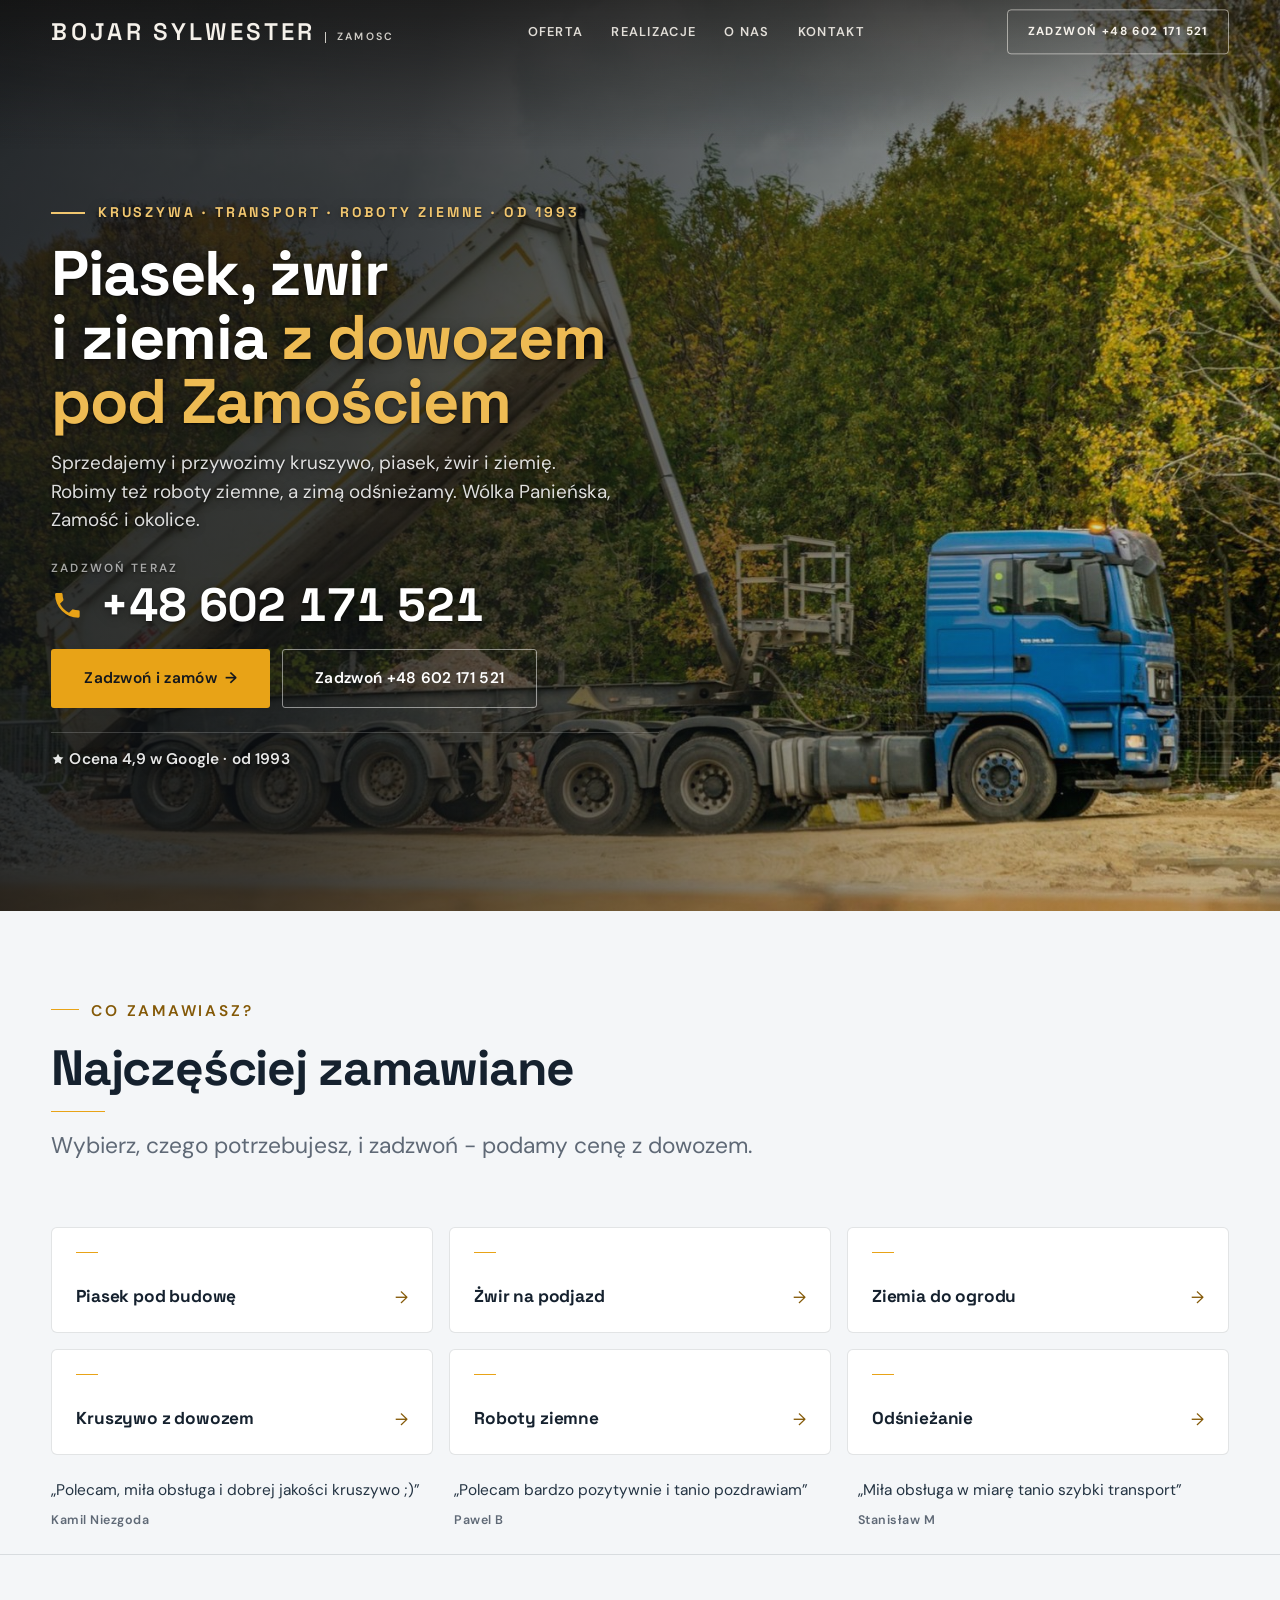
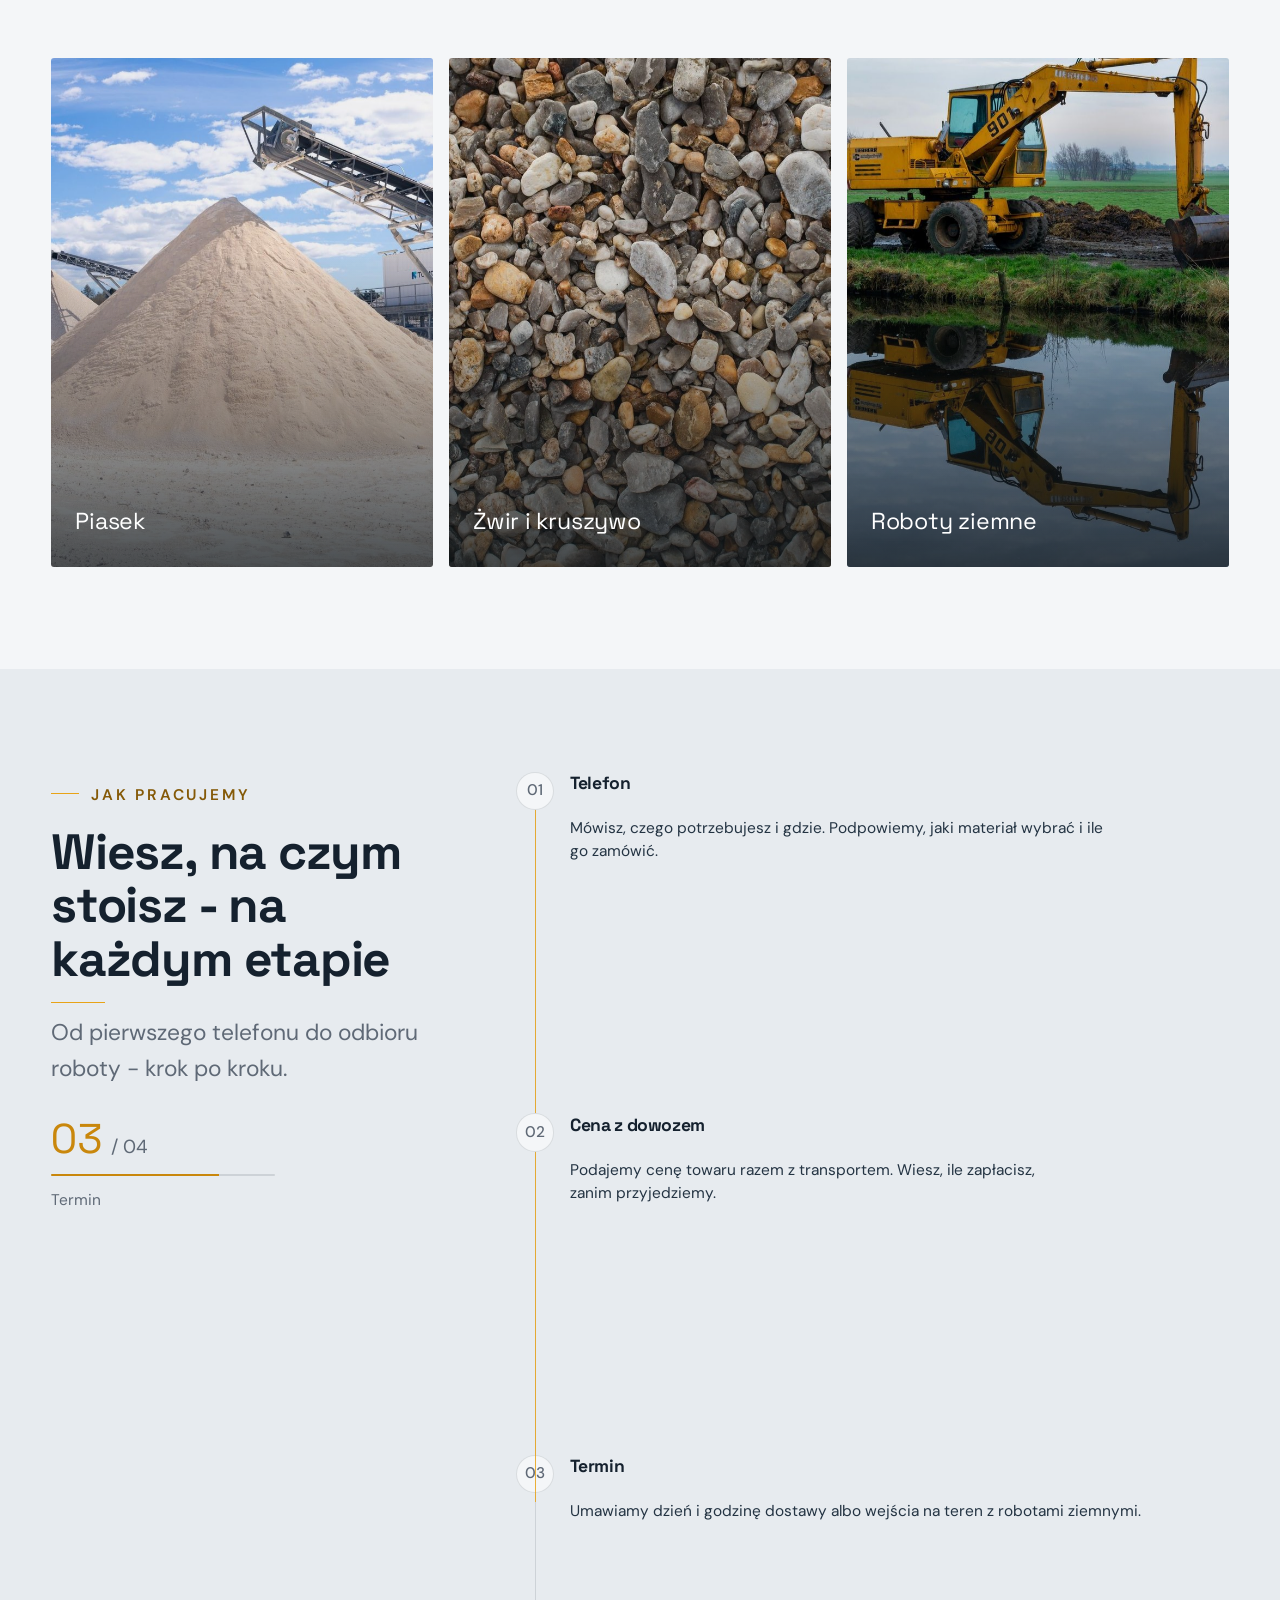
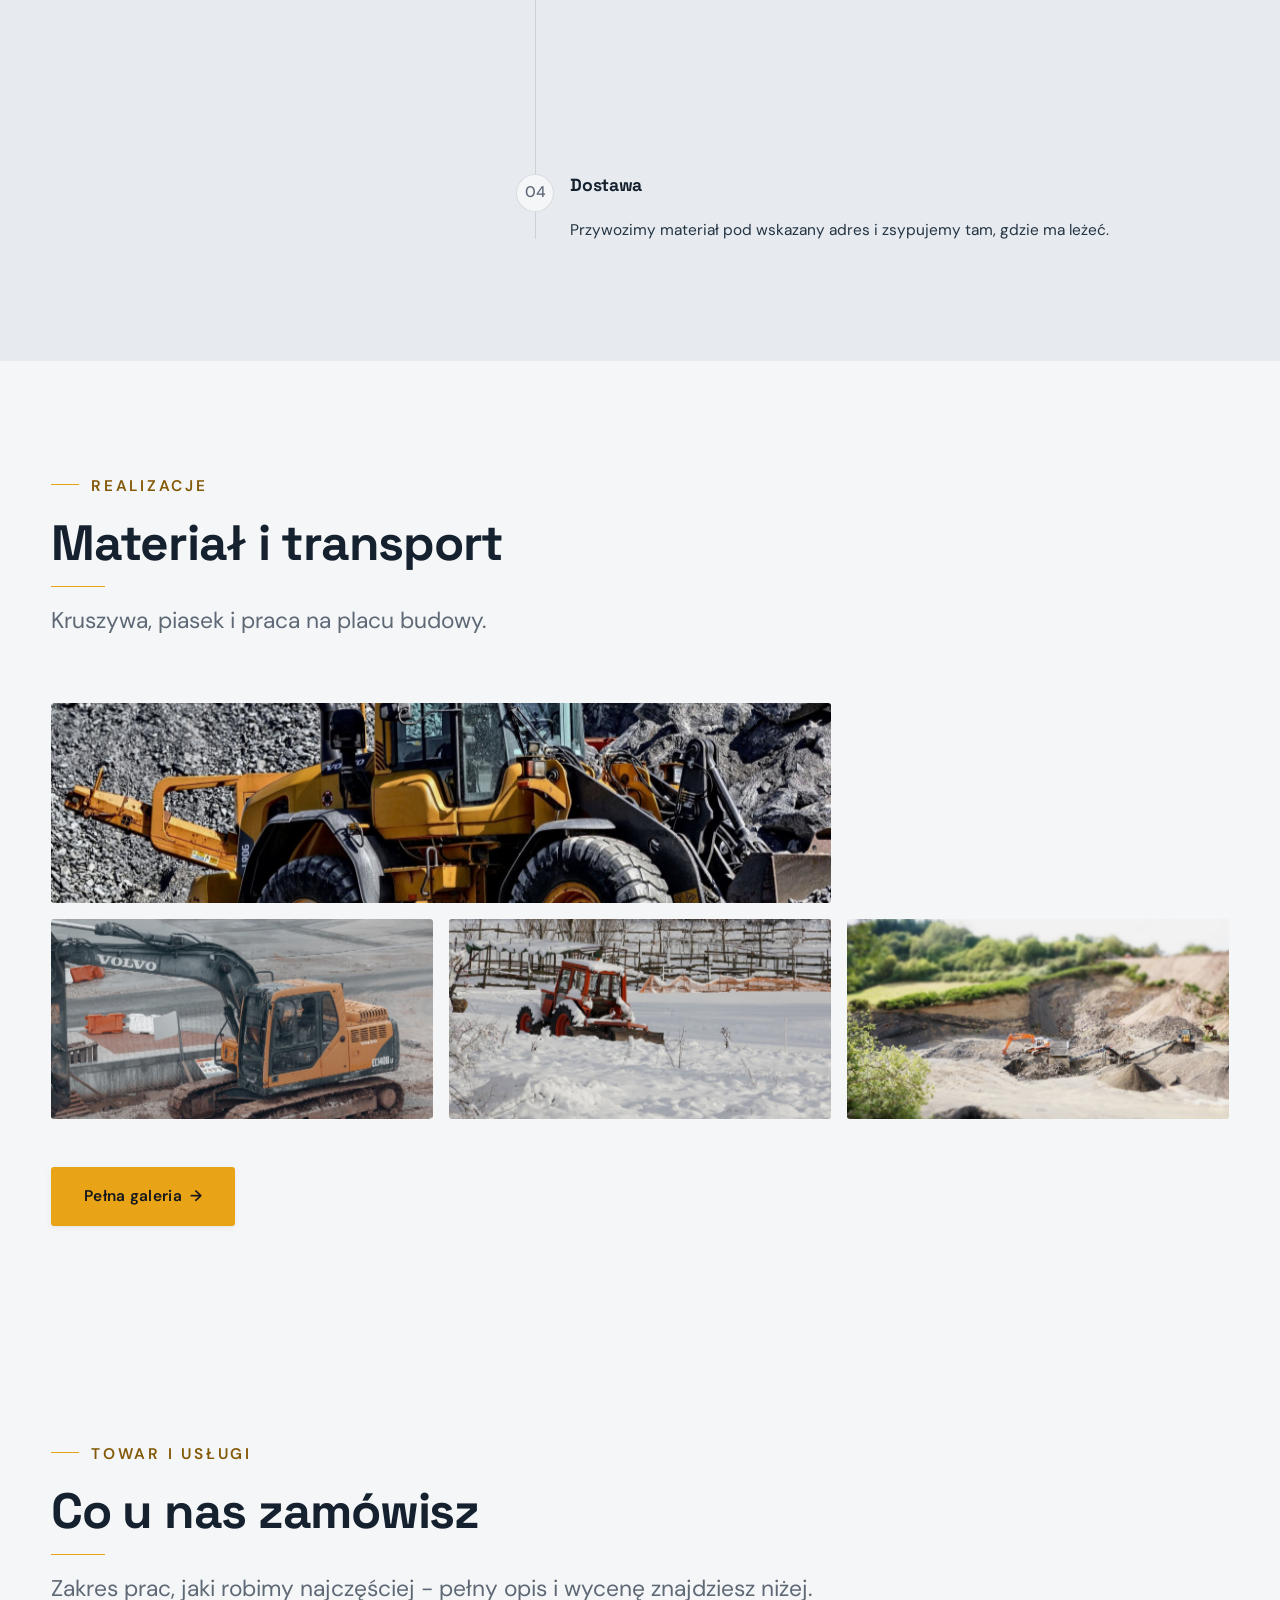
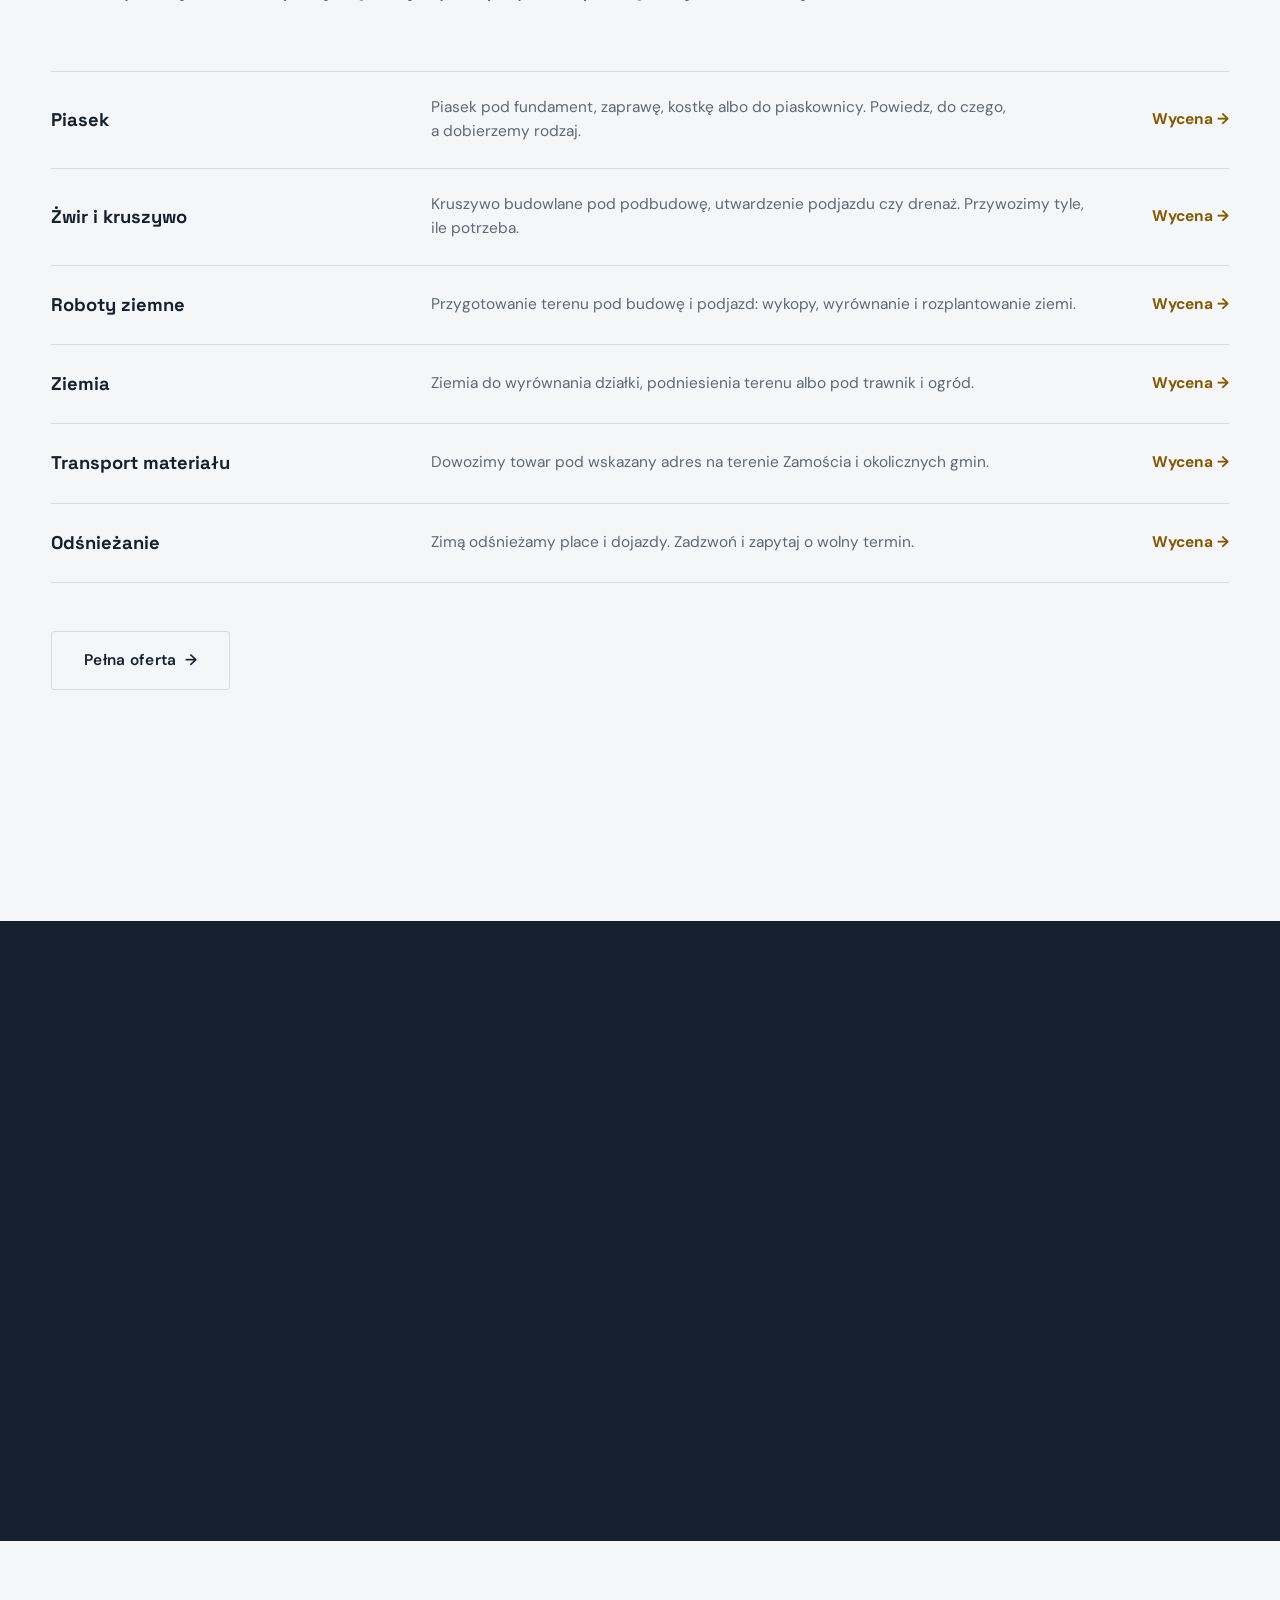
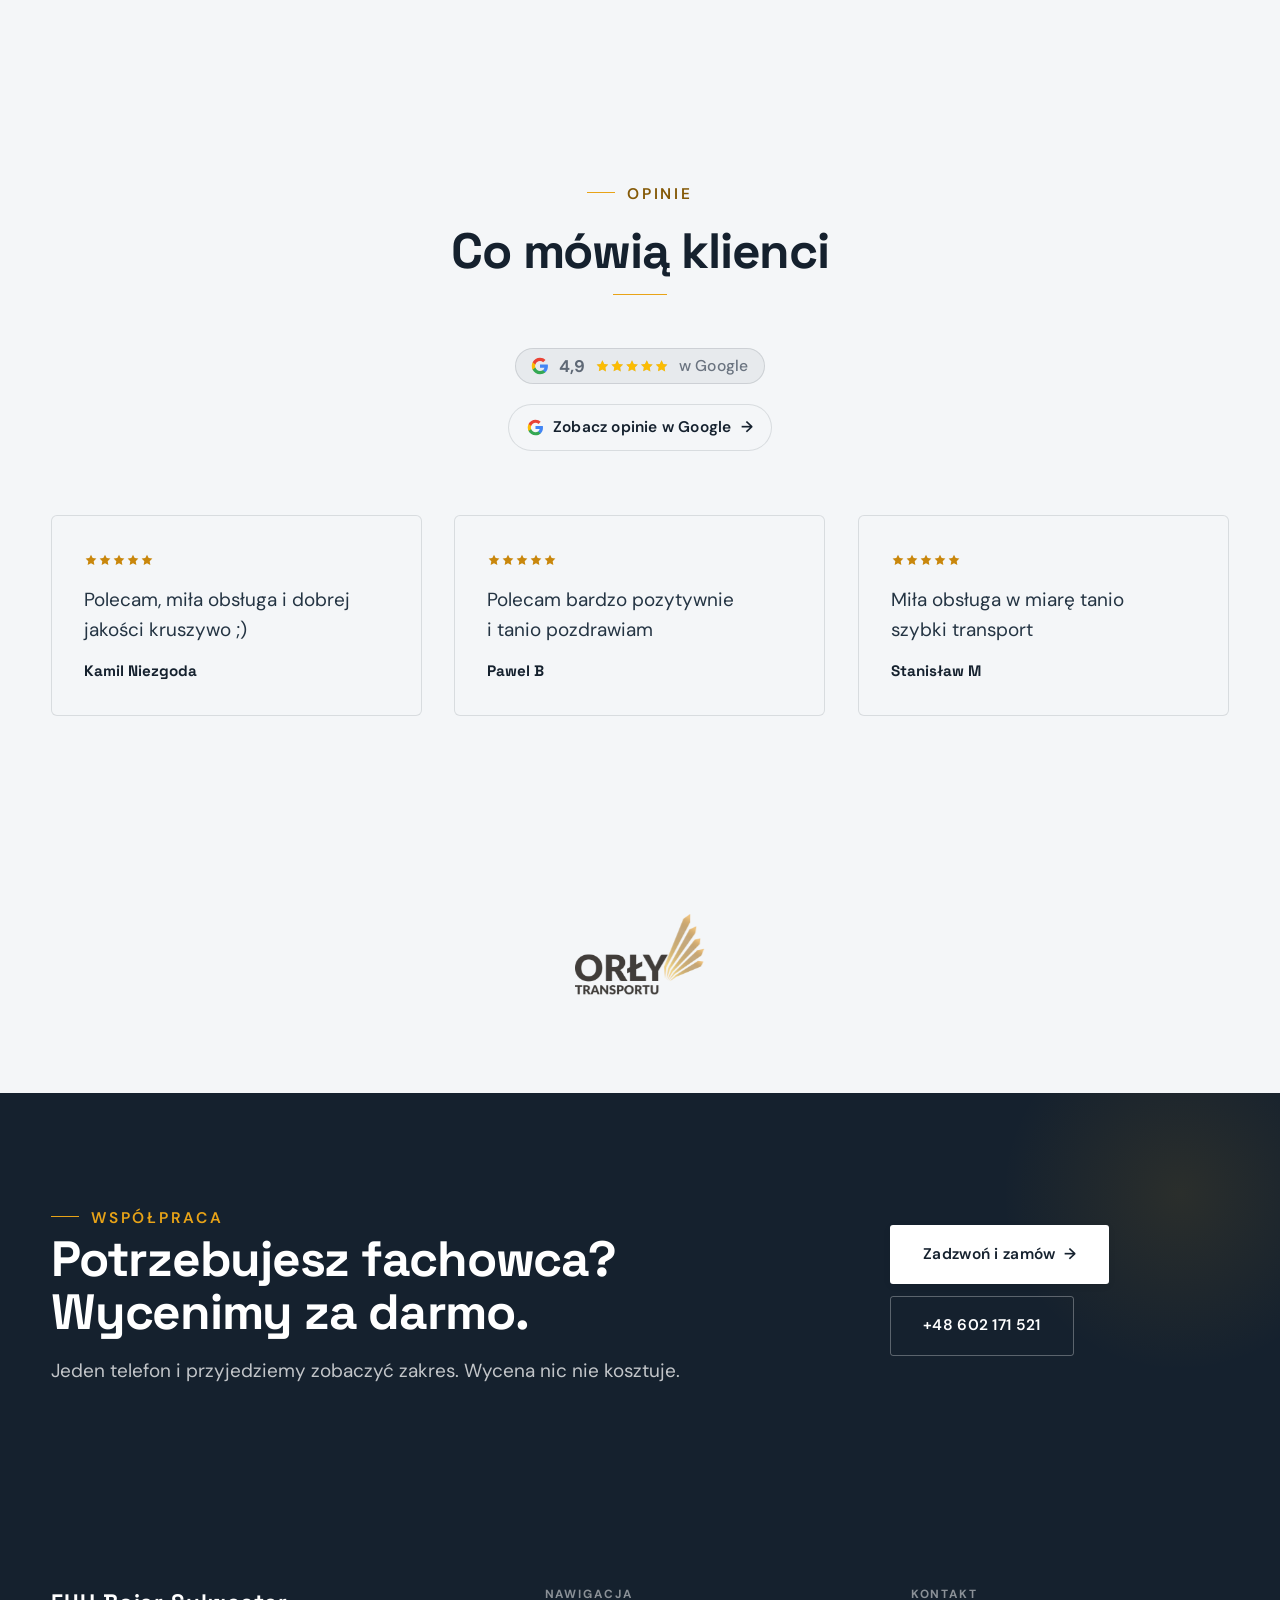
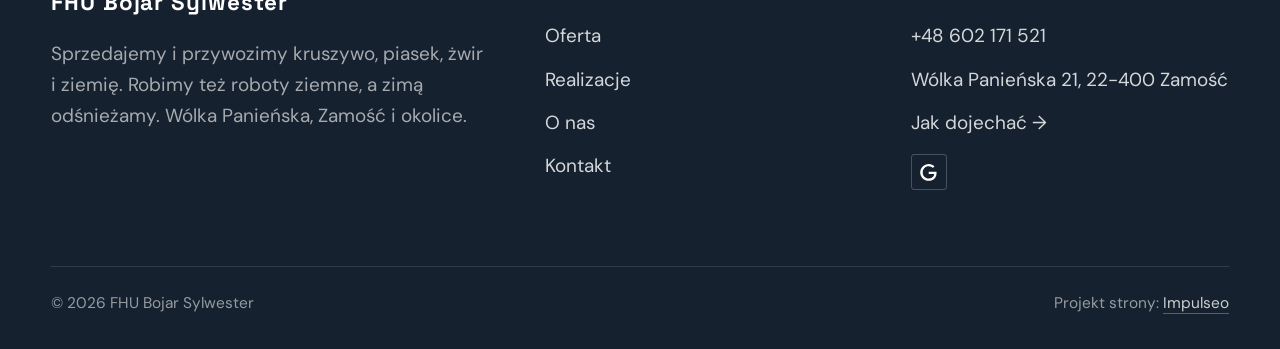
==== index.html @ 541d52b2 "Strona demo: fhu-bojar-sylwester" ====
<!DOCTYPE html>
<html lang="pl">
<head>
<meta charset="UTF-8">
<meta name="viewport" content="width=device-width, initial-scale=1.0">
<title>Bojar Sylwester - kruszywa, transport, roboty ziemne · Zamość</title>
<meta name="description" content="Bojar Sylwester - Wólka Panieńska koło Zamościa. Piasek, żwir, ziemia i kruszywo z dowozem, roboty ziemne i odśnieżanie. Działamy od 1993 roku. Zadzwoń: wycena z transportem.">
<link rel="canonical" href="https://kris20032.github.io/fhu-bojar-sylwester/">
<meta name="robots" content="noindex, nofollow">
<meta property="og:type" content="website">
<meta property="og:locale" content="pl_PL">
<meta property="og:site_name" content="Bojar Sylwester">
<meta property="og:title" content="Bojar Sylwester - kruszywa, transport, roboty ziemne · Zamość">
<meta property="og:description" content="Bojar Sylwester - Wólka Panieńska koło Zamościa. Piasek, żwir, ziemia i kruszywo z dowozem, roboty ziemne i odśnieżanie. Działamy od 1993 roku. Zadzwoń: wycena z transportem.">
<meta property="og:url" content="https://kris20032.github.io/fhu-bojar-sylwester/">
<meta property="og:image" content="https://kris20032.github.io/fhu-bojar-sylwester/img/og.jpg">
<meta property="og:image:width" content="1200">
<meta property="og:image:height" content="630">
<meta name="twitter:card" content="summary_large_image">
<script type="application/ld+json">{"@context": "https://schema.org", "@type": "LocalBusiness", "name": "Bojar Sylwester", "url": "https://kris20032.github.io/fhu-bojar-sylwester/", "telephone": "+48602171521", "image": "https://kris20032.github.io/fhu-bojar-sylwester/img/og.jpg", "areaServed": "Zamość", "sameAs": ["https://www.google.com/maps?cid=18336934917483592601"]}</script>
<link rel="preconnect" href="https://fonts.googleapis.com">
<link rel="preconnect" href="https://fonts.gstatic.com" crossorigin>
<link href="https://fonts.googleapis.com/css2?family=Space+Grotesk:wght@500;600;700&family=DM+Sans:opsz,wght@9..40,400;9..40,500;9..40,600&display=swap" rel="stylesheet">
<link rel="stylesheet" href="assets/styles.css?v=aef503f2">
</head>
<body>

<header class="nav">
  <div class="wrap nav-inner">
    <a class="brand" href="index.html"><span class="name">Bojar Sylwester</span><span class="sub">Zamość</span></a>
    <nav class="nav-links">
      <a href="oferta.html">Oferta</a>
      <a href="realizacje.html">Realizacje</a>
      <a href="o-nas.html">O nas</a>
      <a href="kontakt.html">Kontakt</a>
      <a href="tel:+48602171521" class="btn btn-accent">Zadzwoń +48 602 171 521</a>
    </nav>
    <button class="nav-toggle" aria-label="Menu"><span></span><span></span><span></span></button>
  </div>
</header>

<main>
<section class="hero-fach">
  <img class="hf-photo" src="img/hero.jpg" fetchpriority="high" data-rotate="img/g11.jpg|img/g10.jpg" alt="Bojar Sylwester" width="1880" height="1253">
  <div class="hf-panel">
    <div class="hf-inner">
      <span class="hf-kicker">Kruszywa · transport · roboty ziemne · od 1993</span>
      <h1 class="hf-title">Piasek, żwir i ziemia <em>z dowozem pod Zamościem</em></h1>
      <p class="hf-lead">Sprzedajemy i przywozimy kruszywo, piasek, żwir i ziemię. Robimy też roboty ziemne, a zimą odśnieżamy. Wólka Panieńska, Zamość i okolice.</p>
      <a class="hf-phone" href="tel:+48602171521"><span class="hf-phone-lab">Zadzwoń teraz</span><span class="hf-phone-num"><svg class="ico-tel" width="16" height="16" viewBox="0 0 24 24" fill="none" aria-hidden="true"><path d="M6.6 10.8a15.5 15.5 0 0 0 6.6 6.6l2.2-2.2a1 1 0 0 1 1-.24 11.4 11.4 0 0 0 3.6.58 1 1 0 0 1 1 1V20a1 1 0 0 1-1 1A17 17 0 0 1 3 4a1 1 0 0 1 1-1h3.5a1 1 0 0 1 1 1c0 1.25.2 2.46.58 3.6a1 1 0 0 1-.25 1l-2.23 2.2Z" fill="currentColor"/></svg> +48 602 171 521</span></a>
      <div class="hf-actions">
        <a href="kontakt.html" class="btn btn-accent">Zadzwoń i zamów <span class="arr">→</span></a>
        <a href="tel:+48602171521" class="btn btn-ghost hf-ghost">Zadzwoń +48 602 171 521</a>
      </div>
      <div class="hf-trust"><svg class="ico-star" width="14" height="14" viewBox="0 0 24 24" style="vertical-align:-2px" aria-hidden="true"><path d="M12 2.8l2.85 5.8 6.4.93-4.63 4.5 1.1 6.37L12 17.4l-5.72 3 1.1-6.37-4.63-4.5 6.4-.93L12 2.8Z" fill="currentColor"/></svg> Ocena 4,9 w Google · od 1993</div>
    </div>
  </div>
</section>
<section class="objawy">
  <div class="wrap">
    <div class="head reveal">
      <span class="eyebrow">Co zamawiasz?</span>
      <h2>Najczęściej zamawiane</h2>
      <p>Wybierz, czego potrzebujesz, i zadzwoń - podamy cenę z dowozem.</p>
    </div>
    <div class="obj-grid">
      <a class="obj-tile reveal" href="kontakt.html"><span class="ot-row"><span class="ot-name">Piasek pod budowę</span><span class="ot-arr" aria-hidden="true">→</span></span></a>
      <a class="obj-tile reveal" href="kontakt.html"><span class="ot-row"><span class="ot-name">Żwir na podjazd</span><span class="ot-arr" aria-hidden="true">→</span></span></a>
      <a class="obj-tile reveal" href="kontakt.html"><span class="ot-row"><span class="ot-name">Ziemia do ogrodu</span><span class="ot-arr" aria-hidden="true">→</span></span></a>
      <a class="obj-tile reveal" href="kontakt.html"><span class="ot-row"><span class="ot-name">Kruszywo z dowozem</span><span class="ot-arr" aria-hidden="true">→</span></span></a>
      <a class="obj-tile reveal" href="kontakt.html"><span class="ot-row"><span class="ot-name">Roboty ziemne</span><span class="ot-arr" aria-hidden="true">→</span></span></a>
      <a class="obj-tile reveal" href="kontakt.html"><span class="ot-row"><span class="ot-name">Odśnieżanie</span><span class="ot-arr" aria-hidden="true">→</span></span></a>
    </div>
  </div>
</section>
<section class="opinie-mini" aria-label="Opinie klientów">
  <div class="wrap">
    <div class="om-row">
      <div class="om-item reveal"><blockquote>„Polecam, miła obsługa i dobrej jakości kruszywo ;)”</blockquote><span class="om-autor">Kamil Niezgoda</span></div>
      <div class="om-item reveal"><blockquote>„Polecam bardzo pozytywnie i tanio pozdrawiam”</blockquote><span class="om-autor">Pawel B</span></div>
      <div class="om-item reveal"><blockquote>„Miła obsługa w miarę tanio szybki transport”</blockquote><span class="om-autor">Stanisław M</span></div>
    </div>
  </div>
</section>
<section class="gateways-band">
  <div class="wrap">
    <div class="gateways">
      <a href="oferta.html" class="gateway reveal"><img src="img/g1.jpg" alt="Piasek" loading="lazy" width="1600" height="1066" decoding="async"><span class="g-ttl">Piasek</span></a>
      <a href="oferta.html" class="gateway reveal"><img src="img/g2.jpg" alt="Żwir i kruszywo" loading="lazy" width="1600" height="1066" decoding="async"><span class="g-ttl">Żwir i kruszywo</span></a>
      <a href="oferta.html" class="gateway reveal"><img src="img/g3.jpg" alt="Roboty ziemne" loading="lazy" width="1600" height="1066" decoding="async"><span class="g-ttl">Roboty ziemne</span></a>
    </div>
  </div>
</section>
<section class="proces proces-os fachowcy">
  <div class="wrap proc-grid">
    <div class="proc-side">
      <div class="head reveal">
        <span class="eyebrow">Jak pracujemy</span>
        <h2>Wiesz, na czym stoisz - na każdym etapie</h2>
        <p>Od pierwszego telefonu do odbioru roboty - krok po kroku.</p>
      </div>
      <div class="proc-count" aria-hidden="true"><span class="pc-cur">01</span><span class="pc-all">/ 04</span></div>
      <div class="proc-bar" aria-hidden="true"><i></i></div>
      <p class="proc-now" aria-hidden="true">Telefon</p>
    </div>
    <ol class="proces-line">
      <li class="reveal"><span class="pno">01</span><h3>Telefon</h3><p>Mówisz, czego potrzebujesz i gdzie. Podpowiemy, jaki materiał wybrać i ile go zamówić.</p></li>
      <li class="reveal"><span class="pno">02</span><h3>Cena z dowozem</h3><p>Podajemy cenę towaru razem z transportem. Wiesz, ile zapłacisz, zanim przyjedziemy.</p></li>
      <li class="reveal"><span class="pno">03</span><h3>Termin</h3><p>Umawiamy dzień i godzinę dostawy albo wejścia na teren z robotami ziemnymi.</p></li>
      <li class="reveal"><span class="pno">04</span><h3>Dostawa</h3><p>Przywozimy materiał pod wskazany adres i zsypujemy tam, gdzie ma leżeć.</p></li>
    </ol>
  </div>
</section>
<section>
  <div class="wrap">
    <div class="head reveal">
      <span class="eyebrow">Realizacje</span>
      <h2>Materiał i transport</h2>
      <p>Kruszywa, piasek i praca na placu budowy.</p>
    </div>
    <div class="gallery">
      <div class="tile t-two3 reveal"><img src="img/g4.jpg" alt="Bojar Sylwester" loading="lazy" width="1600" height="1066" decoding="async"></div>
      <div class="tile t-third reveal"><img src="img/g5.jpg" alt="Bojar Sylwester" loading="lazy" width="1600" height="1066" decoding="async"></div>
      <div class="tile t-third reveal"><img src="img/g6.jpg" alt="Bojar Sylwester" loading="lazy" width="1600" height="1066" decoding="async"></div>
      <div class="tile t-third reveal"><img src="img/g7.jpg" alt="Bojar Sylwester" loading="lazy" width="1600" height="1067" decoding="async"></div>
      <div class="tile t-third reveal"><img src="img/g8.jpg" alt="Bojar Sylwester" loading="lazy" width="1600" height="1066" decoding="async"></div>
    </div>
    <div style="margin-top:var(--space-7)" class="reveal"><a href="realizacje.html" class="btn btn-accent">Pełna galeria <span class="arr">→</span></a></div>
  </div>
</section>
<section class="fach-uslugi">
  <div class="wrap">
    <div class="head reveal">
      <span class="eyebrow">Towar i usługi</span>
      <h2>Co u nas zamówisz</h2>
      <p>Zakres prac, jaki robimy najczęściej - pełny opis i wycenę znajdziesz niżej.</p>
    </div>
    <ul class="fu-list">
      <li class="fu-row reveal"><div class="fu-name">Piasek</div><div class="fu-desc">Piasek pod fundament, zaprawę, kostkę albo do piaskownicy. Powiedz, do czego, a dobierzemy rodzaj.</div><a class="fu-cta" href="kontakt.html">Wycena <span class="arr">→</span></a></li>
      <li class="fu-row reveal"><div class="fu-name">Żwir i kruszywo</div><div class="fu-desc">Kruszywo budowlane pod podbudowę, utwardzenie podjazdu czy drenaż. Przywozimy tyle, ile potrzeba.</div><a class="fu-cta" href="kontakt.html">Wycena <span class="arr">→</span></a></li>
      <li class="fu-row reveal"><div class="fu-name">Roboty ziemne</div><div class="fu-desc">Przygotowanie terenu pod budowę i podjazd: wykopy, wyrównanie i rozplantowanie ziemi.</div><a class="fu-cta" href="kontakt.html">Wycena <span class="arr">→</span></a></li>
      <li class="fu-row reveal"><div class="fu-name">Ziemia</div><div class="fu-desc">Ziemia do wyrównania działki, podniesienia terenu albo pod trawnik i ogród.</div><a class="fu-cta" href="kontakt.html">Wycena <span class="arr">→</span></a></li>
      <li class="fu-row reveal"><div class="fu-name">Transport materiału</div><div class="fu-desc">Dowozimy towar pod wskazany adres na terenie Zamościa i okolicznych gmin.</div><a class="fu-cta" href="kontakt.html">Wycena <span class="arr">→</span></a></li>
      <li class="fu-row reveal"><div class="fu-name">Odśnieżanie</div><div class="fu-desc">Zimą odśnieżamy place i dojazdy. Zadzwoń i zapytaj o wolny termin.</div><a class="fu-cta" href="kontakt.html">Wycena <span class="arr">→</span></a></li>
    </ul>
    <div style="margin-top:var(--space-7)" class="reveal"><a href="oferta.html" class="btn btn-ghost">Pełna oferta <span class="arr">→</span></a></div>
  </div>
</section>
<section class="stopklatka" aria-hidden="true">
  <div class="stk-bg" style="background-image:url(img/g9.jpg)"></div>
</section>
<section class="opinie">
  <div class="wrap">
    <div class="head center reveal">
      <span class="eyebrow">Opinie</span>
      <h2>Co mówią klienci</h2>
    </div>
    <p class="op-meta reveal"><span class="g-badge"><svg class="gb-ico" viewBox="0 0 24 24" width="18" height="18" aria-hidden="true"><path fill="#4285F4" d="M22.56 12.25c0-.78-.07-1.53-.2-2.25H12v4.26h5.92c-.26 1.37-1.04 2.53-2.21 3.31v2.77h3.57c2.08-1.92 3.28-4.74 3.28-8.09z"/><path fill="#34A853" d="M12 23c2.97 0 5.46-.98 7.28-2.66l-3.57-2.77c-.98.66-2.23 1.06-3.71 1.06-2.86 0-5.29-1.93-6.16-4.53H2.18v2.84C3.99 20.53 7.7 23 12 23z"/><path fill="#FBBC05" d="M5.84 14.09c-.22-.66-.35-1.36-.35-2.09s.13-1.43.35-2.09V7.07H2.18C1.43 8.55 1 10.22 1 12s.43 3.45 1.18 4.93l2.85-2.22.81-.62z"/><path fill="#EA4335" d="M12 5.38c1.62 0 3.06.56 4.21 1.64l3.15-3.15C17.45 2.09 14.97 1 12 1 7.7 1 3.99 3.47 2.18 7.07l3.66 2.84c.87-2.6 3.3-4.53 6.16-4.53z"/></svg><b class="gb-ocena">4,9</b><svg class="gb-stars" viewBox="0 0 90 18" width="74" height="14.8" aria-hidden="true"><g fill="currentColor" opacity=".26"><path transform="translate(0,0)" d="M9 1.6l2.2 4.46 4.92.72-3.56 3.47.84 4.9L9 12.74l-4.4 2.31.84-4.9L1.88 6.68l4.92-.72L9 1.6Z"/><path transform="translate(18,0)" d="M9 1.6l2.2 4.46 4.92.72-3.56 3.47.84 4.9L9 12.74l-4.4 2.31.84-4.9L1.88 6.68l4.92-.72L9 1.6Z"/><path transform="translate(36,0)" d="M9 1.6l2.2 4.46 4.92.72-3.56 3.47.84 4.9L9 12.74l-4.4 2.31.84-4.9L1.88 6.68l4.92-.72L9 1.6Z"/><path transform="translate(54,0)" d="M9 1.6l2.2 4.46 4.92.72-3.56 3.47.84 4.9L9 12.74l-4.4 2.31.84-4.9L1.88 6.68l4.92-.72L9 1.6Z"/><path transform="translate(72,0)" d="M9 1.6l2.2 4.46 4.92.72-3.56 3.47.84 4.9L9 12.74l-4.4 2.31.84-4.9L1.88 6.68l4.92-.72L9 1.6Z"/></g><clipPath id="gs980"><rect x="0" y="0" width="88.2" height="18"/></clipPath><g fill="#FBBC04" clip-path="url(#gs980)"><path transform="translate(0,0)" d="M9 1.6l2.2 4.46 4.92.72-3.56 3.47.84 4.9L9 12.74l-4.4 2.31.84-4.9L1.88 6.68l4.92-.72L9 1.6Z"/><path transform="translate(18,0)" d="M9 1.6l2.2 4.46 4.92.72-3.56 3.47.84 4.9L9 12.74l-4.4 2.31.84-4.9L1.88 6.68l4.92-.72L9 1.6Z"/><path transform="translate(36,0)" d="M9 1.6l2.2 4.46 4.92.72-3.56 3.47.84 4.9L9 12.74l-4.4 2.31.84-4.9L1.88 6.68l4.92-.72L9 1.6Z"/><path transform="translate(54,0)" d="M9 1.6l2.2 4.46 4.92.72-3.56 3.47.84 4.9L9 12.74l-4.4 2.31.84-4.9L1.88 6.68l4.92-.72L9 1.6Z"/><path transform="translate(72,0)" d="M9 1.6l2.2 4.46 4.92.72-3.56 3.47.84 4.9L9 12.74l-4.4 2.31.84-4.9L1.88 6.68l4.92-.72L9 1.6Z"/></g></svg><span class="gb-txt">w Google</span></span></p>
    <p class="op-meta reveal"><a class="op-google" href="https://www.google.com/maps?cid=18336934917483592601" target="_blank" rel="noopener"><svg class="op-g-ico" viewBox="0 0 24 24" width="17" height="17" aria-hidden="true"><path fill="#4285F4" d="M22.56 12.25c0-.78-.07-1.53-.2-2.25H12v4.26h5.92c-.26 1.37-1.04 2.53-2.21 3.31v2.77h3.57c2.08-1.92 3.28-4.74 3.28-8.09z"/><path fill="#34A853" d="M12 23c2.97 0 5.46-.98 7.28-2.66l-3.57-2.77c-.98.66-2.23 1.06-3.71 1.06-2.86 0-5.29-1.93-6.16-4.53H2.18v2.84C3.99 20.53 7.7 23 12 23z"/><path fill="#FBBC05" d="M5.84 14.09c-.22-.66-.35-1.36-.35-2.09s.13-1.43.35-2.09V7.07H2.18C1.43 8.55 1 10.22 1 12s.43 3.45 1.18 4.93l2.85-2.22.81-.62z"/><path fill="#EA4335" d="M12 5.38c1.62 0 3.06.56 4.21 1.64l3.15-3.15C17.45 2.09 14.97 1 12 1 7.7 1 3.99 3.47 2.18 7.07l3.66 2.84c.87-2.6 3.3-4.53 6.16-4.53z"/></svg><span>Zobacz opinie w Google</span><span class="arr">→</span></a></p>
    <div class="opinie-grid">
      <figure class="op-card reveal"><span class="op-star"><svg class="ico-star" width="14" height="14" viewBox="0 0 24 24" style="vertical-align:-2px" aria-hidden="true"><path d="M12 2.8l2.85 5.8 6.4.93-4.63 4.5 1.1 6.37L12 17.4l-5.72 3 1.1-6.37-4.63-4.5 6.4-.93L12 2.8Z" fill="currentColor"/></svg><svg class="ico-star" width="14" height="14" viewBox="0 0 24 24" style="vertical-align:-2px" aria-hidden="true"><path d="M12 2.8l2.85 5.8 6.4.93-4.63 4.5 1.1 6.37L12 17.4l-5.72 3 1.1-6.37-4.63-4.5 6.4-.93L12 2.8Z" fill="currentColor"/></svg><svg class="ico-star" width="14" height="14" viewBox="0 0 24 24" style="vertical-align:-2px" aria-hidden="true"><path d="M12 2.8l2.85 5.8 6.4.93-4.63 4.5 1.1 6.37L12 17.4l-5.72 3 1.1-6.37-4.63-4.5 6.4-.93L12 2.8Z" fill="currentColor"/></svg><svg class="ico-star" width="14" height="14" viewBox="0 0 24 24" style="vertical-align:-2px" aria-hidden="true"><path d="M12 2.8l2.85 5.8 6.4.93-4.63 4.5 1.1 6.37L12 17.4l-5.72 3 1.1-6.37-4.63-4.5 6.4-.93L12 2.8Z" fill="currentColor"/></svg><svg class="ico-star" width="14" height="14" viewBox="0 0 24 24" style="vertical-align:-2px" aria-hidden="true"><path d="M12 2.8l2.85 5.8 6.4.93-4.63 4.5 1.1 6.37L12 17.4l-5.72 3 1.1-6.37-4.63-4.5 6.4-.93L12 2.8Z" fill="currentColor"/></svg></span><blockquote>Polecam, miła obsługa i dobrej jakości kruszywo ;)</blockquote><span class="op-autor">Kamil Niezgoda</span></figure>
      <figure class="op-card reveal"><span class="op-star"><svg class="ico-star" width="14" height="14" viewBox="0 0 24 24" style="vertical-align:-2px" aria-hidden="true"><path d="M12 2.8l2.85 5.8 6.4.93-4.63 4.5 1.1 6.37L12 17.4l-5.72 3 1.1-6.37-4.63-4.5 6.4-.93L12 2.8Z" fill="currentColor"/></svg><svg class="ico-star" width="14" height="14" viewBox="0 0 24 24" style="vertical-align:-2px" aria-hidden="true"><path d="M12 2.8l2.85 5.8 6.4.93-4.63 4.5 1.1 6.37L12 17.4l-5.72 3 1.1-6.37-4.63-4.5 6.4-.93L12 2.8Z" fill="currentColor"/></svg><svg class="ico-star" width="14" height="14" viewBox="0 0 24 24" style="vertical-align:-2px" aria-hidden="true"><path d="M12 2.8l2.85 5.8 6.4.93-4.63 4.5 1.1 6.37L12 17.4l-5.72 3 1.1-6.37-4.63-4.5 6.4-.93L12 2.8Z" fill="currentColor"/></svg><svg class="ico-star" width="14" height="14" viewBox="0 0 24 24" style="vertical-align:-2px" aria-hidden="true"><path d="M12 2.8l2.85 5.8 6.4.93-4.63 4.5 1.1 6.37L12 17.4l-5.72 3 1.1-6.37-4.63-4.5 6.4-.93L12 2.8Z" fill="currentColor"/></svg><svg class="ico-star" width="14" height="14" viewBox="0 0 24 24" style="vertical-align:-2px" aria-hidden="true"><path d="M12 2.8l2.85 5.8 6.4.93-4.63 4.5 1.1 6.37L12 17.4l-5.72 3 1.1-6.37-4.63-4.5 6.4-.93L12 2.8Z" fill="currentColor"/></svg></span><blockquote>Polecam bardzo pozytywnie i tanio pozdrawiam</blockquote><span class="op-autor">Pawel B</span></figure>
      <figure class="op-card reveal"><span class="op-star"><svg class="ico-star" width="14" height="14" viewBox="0 0 24 24" style="vertical-align:-2px" aria-hidden="true"><path d="M12 2.8l2.85 5.8 6.4.93-4.63 4.5 1.1 6.37L12 17.4l-5.72 3 1.1-6.37-4.63-4.5 6.4-.93L12 2.8Z" fill="currentColor"/></svg><svg class="ico-star" width="14" height="14" viewBox="0 0 24 24" style="vertical-align:-2px" aria-hidden="true"><path d="M12 2.8l2.85 5.8 6.4.93-4.63 4.5 1.1 6.37L12 17.4l-5.72 3 1.1-6.37-4.63-4.5 6.4-.93L12 2.8Z" fill="currentColor"/></svg><svg class="ico-star" width="14" height="14" viewBox="0 0 24 24" style="vertical-align:-2px" aria-hidden="true"><path d="M12 2.8l2.85 5.8 6.4.93-4.63 4.5 1.1 6.37L12 17.4l-5.72 3 1.1-6.37-4.63-4.5 6.4-.93L12 2.8Z" fill="currentColor"/></svg><svg class="ico-star" width="14" height="14" viewBox="0 0 24 24" style="vertical-align:-2px" aria-hidden="true"><path d="M12 2.8l2.85 5.8 6.4.93-4.63 4.5 1.1 6.37L12 17.4l-5.72 3 1.1-6.37-4.63-4.5 6.4-.93L12 2.8Z" fill="currentColor"/></svg><svg class="ico-star" width="14" height="14" viewBox="0 0 24 24" style="vertical-align:-2px" aria-hidden="true"><path d="M12 2.8l2.85 5.8 6.4.93-4.63 4.5 1.1 6.37L12 17.4l-5.72 3 1.1-6.37-4.63-4.5 6.4-.93L12 2.8Z" fill="currentColor"/></svg></span><blockquote>Miła obsługa w miarę tanio szybki transport</blockquote><span class="op-autor">Stanisław M</span></figure>
    </div>
  </div>
</section>
<section class="odznaki">
  <div class="wrap">
    <ul class="odz-row">
      <li class="odz reveal"><img src="img/odznaka-orly-transportu.png" alt="Orły Transportu - laureat plebiscytu 2026" loading="lazy" decoding="async" width="194" height="125"></li>
    </ul>
  </div>
</section>
<section class="cta">
  <div class="wrap">
    <div class="reveal">
      <span class="eyebrow">Współpraca</span>
      <h2>Potrzebujesz fachowca? Wycenimy za darmo.</h2>
      <p>Jeden telefon i przyjedziemy zobaczyć zakres. Wycena nic nie kosztuje.</p>
    </div>
    <div class="cta-actions reveal">
      <a href="kontakt.html" class="btn btn-light">Zadzwoń i zamów <span class="arr">→</span></a>
      <a href="tel:+48602171521" class="btn btn-ghost btn-ghost-cta">+48 602 171 521</a>
    </div>
  </div>
</section>
</main>

<footer>
  <div class="wrap">
    <div class="foot-grid">
      <div class="foot-brand">
        <div class="name">FHU Bojar Sylwester</div>
        <p>Sprzedajemy i przywozimy kruszywo, piasek, żwir i ziemię. Robimy też roboty ziemne, a zimą odśnieżamy. Wólka Panieńska, Zamość i okolice.</p>
      </div>
      <div class="foot-col">
        <h4>Nawigacja</h4>
        <a href="oferta.html">Oferta</a>
        <a href="realizacje.html">Realizacje</a>
        <a href="o-nas.html">O nas</a>
        <a href="kontakt.html">Kontakt</a>
      </div>
      <div class="foot-col">
        <h4>Kontakt</h4>
        <a href="tel:+48602171521">+48 602 171 521</a>
        <p>Wólka Panieńska 21, 22-400 Zamość</p>
        <a href="https://www.google.com/maps?cid=18336934917483592601" target="_blank" rel="noopener">Jak dojechać →</a>
      <div class="foot-soc">
        <a class="soc" href="https://www.google.com/maps?cid=18336934917483592601" target="_blank" rel="noopener" aria-label="Google - Bojar Sylwester"><svg viewBox="0 0 24 24" aria-hidden="true" focusable="false"><path d="M12.48 10.92v3.28h7.84c-.24 1.84-.853 3.187-1.787 4.133-1.147 1.147-2.933 2.4-6.053 2.4-4.827 0-8.6-3.893-8.6-8.72s3.773-8.72 8.6-8.72c2.6 0 4.507 1.027 5.907 2.347l2.307-2.307C18.747 1.44 16.133 0 12.48 0 5.867 0 .307 5.387.307 12s5.56 12 12.173 12c3.573 0 6.267-1.173 8.373-3.36 2.16-2.16 2.84-5.213 2.84-7.667 0-.76-.053-1.467-.173-2.053H12.48z" fill="currentColor"/></svg></a>
      </div>
      </div>
    </div>
    <div class="foot-bot">
      <span>© 2026 FHU Bojar Sylwester</span>
      <span>Projekt strony: <a class="foot-credit" href="https://impulseo.pl" target="_blank" rel="noopener">Impulseo</a></span>
    </div>
  </div>
</footer>
<div class="sticky-call"><a class="sc-call" href="tel:+48602171521"><svg class="ico-tel" width="16" height="16" viewBox="0 0 24 24" fill="none" aria-hidden="true"><path d="M6.6 10.8a15.5 15.5 0 0 0 6.6 6.6l2.2-2.2a1 1 0 0 1 1-.24 11.4 11.4 0 0 0 3.6.58 1 1 0 0 1 1 1V20a1 1 0 0 1-1 1A17 17 0 0 1 3 4a1 1 0 0 1 1-1h3.5a1 1 0 0 1 1 1c0 1.25.2 2.46.58 3.6a1 1 0 0 1-.25 1l-2.23 2.2Z" fill="currentColor"/></svg> Zadzwoń</a><a class="sc-quote" href="kontakt.html">Zadzwoń i zamów</a></div>
<div class="demo-wazne" data-do="2026-10-22" data-cykl="3" hidden><svg class="dw-ico" width="13" height="13" viewBox="0 0 24 24" fill="none" aria-hidden="true"><circle cx="12" cy="12" r="8.6" stroke="currentColor" stroke-width="1.8"/><path d="M12 7.2V12l3.3 2" stroke="currentColor" stroke-width="1.8" stroke-linecap="round"/></svg><span class="dw-txt"></span></div>

<script src="assets/main.js"></script>
</body>
</html>
---- assets/styles.css ----
/* ============================================================
   STOLBASZ — premium, architektoniczny B2B fit-out
   Jasna paleta, zero brązu. System wg premium-web-craft.
   Projekt strony: Impulseo (impulseo.pl)
   ============================================================ */

:root{
  /* PALETA — jasna, architektoniczna, chłodna */
  --paper:#F4F6F8;          /* główne tło */
  --paper-2:#E7EBEF;        /* sekcje alternatywne (chłodny jasny szary) */
  --paper-3:#E7EBEF;        /* delikatne wypełnienia */
  --ink:#15212E;            /* tekst główny — chłodny grafit */
  --ink-soft:#243443;       /* nagłówki drugorzędne */
  --muted:#6B7785;          /* tekst poboczny */
  --line:rgba(21,33,46,.12);/* hairline */
  --accent:#E8A317;         /* stonowany petrol-slate — jedyny akcent */
  --accent-d:#C9870C;
  --accent-soft:rgba(232,163,23,.10);
  --dark:#15212E;           /* sekcje ciemne (stopka/CTA) */

  /* HOVER ZDJĘĆ — JEDEN standard dla całego silnika (decyzja K. 04.08.2026, artefakt z wariantami).
     AKTUALNE (K.+Szymon 09.08.2026, wybór z artefaktu 6 wariantów): zoom 1.05 przy 1.4s -
     przy tak długim czasie mocniejszy kadr NIE skacze, tylko „oddycha". Poprzedni standard
     (1.02 / .55s z 04.08) odbierany jako dynamiczny i szybki.
     Spoczynek lekko przygaszony, ale TYLKO tam, gdzie jest mysz (@media hover:hover) —
     na telefonie zdjęcia zostają w pełnej jasności. */
  --img-zoom:1.05;                   /* K.+Szymon 09.08: wariant F z artefaktu porównawczego */
  --img-rest:brightness(.95) saturate(.99);
  --img-hot:brightness(1.06) saturate(1.05);
  --img-dur:1.4s;                    /* K.+Szymon 09.08 (wariant F): powoli = elegancko */
  --img-ease:cubic-bezier(.16,.84,.44,1);  /* miękki ogon, efekt „oddychania" */

  /* ODSTĘPY — skala 4/8 */
  --space-1:4px; --space-2:8px; --space-3:12px; --space-4:16px; --space-5:24px;
  --space-6:32px; --space-7:48px; --space-8:64px; --space-9:96px; --space-10:128px;

  /* TYPOGRAFIA — fluid clamp() (skala podbita 16.07.2026: większe, czytelniejsze litery — uwaga Adama) */
  --text-sm:clamp(.9rem,.87rem + .12vw,1rem);
  --text-base:clamp(1.08rem,1.04rem + .18vw,1.2rem);
  --text-lg:clamp(1.24rem,1.15rem + .34vw,1.44rem);
  --text-h3:clamp(1.34rem,1.22rem + .55vw,1.66rem);
  --text-h2:clamp(2.1rem,1.66rem + 2.1vw,3.1rem);
  --text-h1:clamp(2.9rem,2.1rem + 4vw,5.1rem);

  /* PROMIENIE — architektoniczne, raczej ostre */
  --r-sm:3px; --r-md:6px; --r-lg:10px;

  /* RUCH */
  --ease:cubic-bezier(.25,.46,.45,.94); --dur:.24s;

  /* CIENIE — miękkie, warstwowe */
  --sh-sm:0 1px 2px rgba(16,24,32,.04), 0 2px 8px rgba(16,24,32,.05);
  --sh-md:0 2px 6px rgba(16,24,32,.05), 0 12px 28px -8px rgba(16,24,32,.12);
  --sh-lg:0 6px 14px rgba(16,24,32,.07), 0 26px 56px -18px rgba(16,24,32,.22);

  --hairline:1px solid var(--line);

  --font-display:'Space Grotesk','Inter',sans-serif;
  --font-body:'DM Sans','Inter',sans-serif;
}

*{box-sizing:border-box;margin:0;padding:0}
html{scroll-behavior:smooth}
body{
  font-family:var(--font-body);
  font-size:var(--text-base);
  line-height:1.65;
  color:var(--ink);
  background:var(--paper);
  -webkit-font-smoothing:antialiased;
  text-rendering:optimizeLegibility;
}
img{max-width:100%;height:auto;display:block}  /* height:auto = width/height z atrybutów trzyma proporcje (TOP#12) */
a{color:inherit;text-decoration:none}

.wrap{width:min(92%,1180px);margin-inline:auto}
section{padding-block:clamp(52px,6.5vw,96px)}

h1,h2,h3{font-family:var(--font-display);font-weight:700;line-height:1.08;letter-spacing:-.02em;color:var(--ink)}
h1{font-size:var(--text-h1);letter-spacing:-.035em}
h2{font-size:var(--text-h2);letter-spacing:-.025em}
h3{font-size:var(--text-h3)}
/* MIARA — długość wiersza. WCAG 2.2 SC 1.4.8: max 80 znaków; Butterick: 45–90.
   68ch daje realnie 72–78 znaków polskiego tekstu, czyli z zapasem pod granicą.
   Wcześniej limit miał TYLKO <p> — <li>, <blockquote> i <dd> nie miały żadnego,
   i to jedyny powód, dla którego 23 bloki na dwóch oddanych stronach jadą po
   83–106 znaków w wierszu (pomiar 07.08.2026, bramka `miara`).
   ⚠️ Listy i definicje ograniczamy TYLKO bez klasy: `ul`/`ol` z klasą to u nas
   układ (siatki kafli, menu), a nie tekst ciągły — tam miarę wyznacza układ. */
/* 60ch, nie 68ch (K. 10.08): po zmianie fontów na węższe kroje (DM Sans i spółka)
   w 68ch mieściło się ~90 znaków - bramka pikselowa słusznie zgłaszała przekroczenie
   granicy 80. Pomiar na żywej przeglądarce: 60ch = 90 znaków, 53ch = ~78 znaków, czyli normę WCAG 1.4.8. */
:root{ --miara:53ch }
p{max-width:min(100%,var(--miara))}
blockquote,
ul:not([class])>li, ol:not([class])>li,
dl:not([class])>dd{max-width:min(100%,var(--miara))}

/* ⚠️ Świadomie BEZ wyjątku `.tile p,.card p,.svc p{max-width:none}`, choć nasuwa się sam:
   te akapity BYŁY już ograniczone (stare `p{max-width:65ch}`), więc „wyjątek" nie odblokowałby
   niczego nowego — tylko ROZLUŹNIŁ stan sprzed zmiany na wszystkich demach naraz.
   `figcaption` żadna z reguł wyżej nie dotyczy, więc też nie potrzebuje zwolnienia. */

/* ŁAMANIE. `balance` wyrównuje długości wierszy w nagłówku, `pretty` pilnuje ostatniego
   wiersza akapitu, żeby nie został w nim jeden wyraz. Obsługiwane od Chrome 117 /
   Safari 17.5; starsze przeglądarki po prostu ignorują tę własność.
   `text-wrap:pretty` nie występowało dotąd ANI RAZ w silniku ani w repo klientów. */
h1,h2,h3,.lead,.lede{text-wrap:balance}
p,li,blockquote,dd{text-wrap:pretty}

.eyebrow{
  font-family:var(--font-body);
  font-size:var(--text-sm);
  font-weight:600;
  letter-spacing:.18em;
  text-transform:uppercase;
  color:var(--accent);
  display:inline-flex;align-items:center;gap:var(--space-3);
}
/* flex:none + margin-top = kreska trzyma się PIERWSZEJ linii. Wcześniej align-items:center
   centrowało ją względem całego bloku i przy zawinięciu (długi kicker typu
   „…WNĘTRZ · LESZNO · OD 2019") druga linia lądowała z brzydkim wcięciem. */
.eyebrow{align-items:flex-start}
.eyebrow>*,.eyebrow{text-wrap:balance}   /* dlugi kicker lamal sie na sierote typu samo „2019" w drugiej linii */
.eyebrow::before{content:"";width:28px;height:1px;background:var(--accent);display:inline-block;flex:none;margin-top:.62em}

.muted{color:var(--muted)}
.lead{font-size:var(--text-lg);line-height:1.55;color:var(--ink-soft);max-width:50ch}

/* ---------- BUTTONS ---------- */
.btn{
  display:inline-flex;align-items:center;gap:var(--space-2);
  font-weight:600;font-size:var(--text-sm);letter-spacing:.02em;
  padding:var(--space-4) var(--space-6);
  border-radius:var(--r-sm);
  transition:transform var(--dur) var(--ease),box-shadow var(--dur) var(--ease),background var(--dur) var(--ease);
  cursor:pointer;border:1px solid transparent;
}
.btn-accent{background:var(--accent);color:#fff;box-shadow:var(--sh-sm)}
.btn-accent:hover{background:var(--accent-d);transform:translateY(-2px);box-shadow:var(--sh-md)}
.btn-accent:active{transform:translateY(0);box-shadow:var(--sh-sm)}
.btn-ghost{background:transparent;color:var(--ink);border-color:var(--line)}
.btn-ghost:hover{border-color:var(--accent);color:var(--accent);transform:translateY(-2px)}
.btn-light{background:#fff;color:var(--ink);box-shadow:var(--sh-sm)}
.btn-light:hover{transform:translateY(-2px);box-shadow:var(--sh-md)}
.btn .arr{transition:transform var(--dur) var(--ease)}
.btn:hover .arr{transform:translateX(4px)}

/* ---------- NAV ---------- */
.nav{
  position:sticky;top:0;z-index:50;
  background:color-mix(in srgb,var(--paper) 88%,transparent);
  backdrop-filter:saturate(140%) blur(10px);
  border-bottom:var(--hairline);
}
.nav-inner{display:flex;align-items:center;justify-content:space-between;gap:var(--space-5);height:72px}
/* ANTY-NACHODZENIE (K. 05.08.2026): długa nazwa firmy + przycisk z pełnym numerem nie mieściły się w pasku
   i flex ściskał linki PONIŻEJ ich treści - "Kontakt" wchodził na ramkę "Zadzwoń +48 ...". Teraz ustępuje
   nazwa marki (skrót wielokropkiem), a menu i przycisk nigdy się nie kurczą ani nie zachodzą na siebie. */
.brand{display:flex;flex-direction:column;line-height:1;min-width:0;flex:0 1 auto}
.brand .name{font-family:var(--font-display);font-weight:800;font-size:1.35rem;letter-spacing:.04em;white-space:nowrap;overflow:hidden;text-overflow:ellipsis}
.brand .sub{font-size:.62rem;letter-spacing:.34em;text-transform:uppercase;color:var(--muted);margin-top:5px;white-space:nowrap;overflow:hidden;text-overflow:ellipsis}
.nav-links{display:flex;align-items:center;gap:var(--space-6);flex:0 0 auto}
.nav-links a{font-size:var(--text-sm);font-weight:500;color:var(--ink-soft);position:relative;padding-block:4px;white-space:nowrap;transition:color var(--dur) var(--ease)}
.nav-links a::after{content:"";position:absolute;left:0;bottom:0;width:0;height:1.5px;background:var(--accent);transition:width var(--dur) var(--ease)}
.nav-links a:hover,.nav-links a.active{color:var(--ink)}
.nav-links a:hover::after,.nav-links a.active::after{width:100%}
.nav-links .btn{padding:var(--space-2) var(--space-5)}
/* przyciski w nav: właściwy kolor (przebij .nav-links a) + bez podkreślenia */
.nav-links a.btn-accent{color:#fff}
.nav-links a.btn-ghost,.nav-links a.btn-light{color:var(--ink)}
/* CTA w pasku: NIE podkreślenie spod linków menu, ale ten sam przelatujący błysk,
   co na wszystkich innych przyciskach (zgłoszenie K. 13.08.2026 - „na hero jest efekt
   światła przechodzącego przez przycisk, na navbarze go nie ma, a mają być identyczne").
   Reguła `.nav-links a::after` jest silniejsza od `.btn::after`, więc trzeba jej
   geometrię wyzerować i wpisać połysk z nazwy - samo `display:none` gasiło efekt. */
.nav-links a.btn::after{
  display:block;content:"";position:absolute;inset:0;z-index:-1;pointer-events:none;
  width:auto;height:auto;border-radius:inherit;   /* kasuje geometrię podkreślenia (width:0;height:1.5px) */
  background:linear-gradient(100deg,transparent 32%,rgba(255,255,255,.20) 50%,transparent 68%);
  translate:-120% 0}
@media (prefers-reduced-motion:no-preference){
  .nav-links a.btn:hover::after{translate:120% 0;transition:translate .75s var(--mt-ease,cubic-bezier(.16,.84,.44,1))}
}
.nav-toggle{display:none;background:none;border:none;cursor:pointer;flex-direction:column;gap:5px;padding:8px}
.nav-toggle span{width:24px;height:2px;background:var(--ink);transition:var(--dur)}
/* Ciasny zakres MIĘDZY menu mobilnym a pełnym pulpitem: zbijamy odstępy i nazwę marki,
   żeby wszystko zmieściło się naturalnie, zanim w ogóle dojdzie do skracania wielokropkiem. */
@media(max-width:1280px) and (min-width:921px){
  .nav-links{gap:var(--space-4)}
  .nav-links .btn{padding:var(--space-2) var(--space-4)}
  .brand .name{font-size:1.15rem}
}

/* ---------- HERO (split) ---------- */
.hero{position:relative;overflow:hidden;border-bottom:var(--hairline)}
.hero-grid{display:grid;grid-template-columns:1.05fr .95fr;gap:clamp(24px,4vw,60px);align-items:center;
  padding-block:clamp(36px,4.5vw,64px)}
.hero-copy .eyebrow{margin-bottom:var(--space-5)}
.hero-copy h1{margin-bottom:var(--space-5)}
.hero-copy .lead{margin-bottom:var(--space-7)}
.hero-actions{display:flex;flex-wrap:wrap;gap:var(--space-4)}
.hero-art{position:relative;aspect-ratio:4/3;border-radius:var(--r-lg);overflow:hidden;box-shadow:var(--sh-lg)}
.hero-art img{width:100%;height:100%;object-fit:cover}
.hero-art::after{content:"";position:absolute;inset:0;background:linear-gradient(180deg,transparent 55%,rgba(18,24,28,.28))}
.hero-badge{position:absolute;left:var(--space-5);bottom:var(--space-5);z-index:2;
  background:rgba(252,252,251,.94);backdrop-filter:blur(4px);
  border-radius:var(--r-md);padding:var(--space-4) var(--space-5);box-shadow:var(--sh-md);max-width:78%}
.hero-badge strong{display:block;font-family:var(--font-display);font-size:1rem;letter-spacing:-.01em}
.hero-badge span{font-size:var(--text-sm);color:var(--muted)}

/* ---------- HERO duży / kinowy (strona główna) ---------- */
.hero-cine{position:relative;min-height:clamp(560px,82vh,840px);min-height:clamp(560px,82svh,840px);display:flex;align-items:center;overflow:hidden;border-bottom:var(--hairline)}
.hero-cine>img{position:absolute;inset:0;width:100%;height:100%;object-fit:cover;z-index:0}
.hero-cine::after{content:"";position:absolute;inset:0;z-index:1;
  background:linear-gradient(95deg,rgba(13,18,23,.86) 0%,rgba(13,18,23,.64) 32%,rgba(13,18,23,.24) 62%,rgba(13,18,23,.04) 100%)}
.hero-cine .wrap{position:relative;z-index:2;padding-block:var(--space-8)}
.hero-cine .hero-copy{max-width:660px}
.hero-cine .eyebrow{color:#fff;margin-bottom:var(--space-5)}
.hero-cine .eyebrow::before{background:#fff}
.hero-cine h1{color:#fff;margin-bottom:var(--space-5);font-size:clamp(2.9rem,2rem + 4.4vw,5.2rem);text-wrap:balance}
.hero-cine .lead{color:rgba(255,255,255,.92);max-width:48ch;margin-bottom:var(--space-7)}
.hero-cine .hero-actions{display:flex;flex-wrap:wrap;gap:var(--space-4)}
/* NISKIE OKNO (laptop z dokiem i paskami przeglądarki ma ~700-780 px wysokości widoku):
   H1 do 5.2rem + długi lead nie mieściły się i przyciski wypadały POD krawędź ekranu -
   klient widział stronę bez ani jednego CTA. Skalujemy w dół, zamiast przycinać treść. */
@media(min-width:821px) and (max-height:820px){
  .hero-cine{min-height:clamp(520px,94svh,780px)}
  .hero-cine .wrap{padding-block:var(--space-6)}
  .hero-cine h1{font-size:clamp(2.2rem,1.5rem + 2.6vw,3.6rem);margin-bottom:var(--space-4)}
  .hero-cine .eyebrow{margin-bottom:var(--space-4)}
  .hero-cine .lead{margin-bottom:var(--space-5);max-width:44ch}
}
@media(max-width:680px){
  .hero-cine{min-height:clamp(520px,76vh,640px);min-height:clamp(520px,76svh,640px);align-items:flex-end}
  .hero-cine::after{background:linear-gradient(0deg,rgba(13,18,23,.9) 6%,rgba(13,18,23,.45) 55%,rgba(13,18,23,.25) 100%)}
  .hero-cine .wrap{padding-bottom:var(--space-9)}
  /* TELEFON (~90% oglądających): lead potrafił zająć 8 linii i zepchnąć CTA poza pierwszy ekran.
     Zwężamy interlinię i skalę - treści nie ucinamy, bo to ona sprzedaje. */
  .hero-cine .lead{font-size:.98rem;line-height:1.5;margin-bottom:var(--space-5)}
  .hero-cine .eyebrow{font-size:.72rem;letter-spacing:.13em;margin-bottom:var(--space-4)}
  .hero-cine .eyebrow::before{width:20px}
  .hero-cine h1{margin-bottom:var(--space-4)}
}

/* full-bleed hero variant (podstrony) */
.pagehead{position:relative;min-height:46vh;min-height:46svh;display:flex;align-items:flex-end;overflow:hidden;border-bottom:var(--hairline)}
.pagehead img{position:absolute;inset:0;width:100%;height:100%;object-fit:cover}
/* 10.08.2026 (decyzja K.): mocniejsze przyciemnienie + cień pod tekstem. Bramka mierzyła na
   nagłówkach podstron 3,38-3,43:1 przy wymaganych 4,5 — jasne zdjęcie (hala, śnieg, niebo)
   podchodziło pod biały tekst. Zdjęcia klientów są różne, więc kontrast musi dawać WARSTWA,
   a nie szczęśliwy dobór kadru. */
.pagehead::after{content:"";position:absolute;inset:0;background:linear-gradient(180deg,rgba(18,24,28,.40),rgba(18,24,28,.76))}
.pagehead .wrap{position:relative;z-index:2;padding-block:var(--space-9);color:#fff}
.pagehead h1{color:#fff;max-width:18ch;text-shadow:0 2px 16px rgba(0,0,0,.55)}
.pagehead .eyebrow{color:#fff}
.pagehead .eyebrow::before{background:#fff}
.pagehead p{color:rgba(255,255,255,.92);margin-top:var(--space-4);max-width:54ch;text-shadow:0 1px 12px rgba(0,0,0,.5)}

/* ---------- STRIP (pasek skrótów / liczby) ---------- */
.strip{background:var(--dark);color:#fff}
/* PASEK HASEŁ — standard 04.08.2026 (decyzja K.): 5 haseł w JEDNYM rzędzie, tekst WYŚRODKOWANY,
   węższe marginesy boczne niż reszta strony (pasek ma iść szerzej), równe wysokości kolumn. */
.strip .wrap{width:min(96%,1440px);display:grid;grid-template-columns:repeat(5,1fr);
  gap:var(--space-5);padding-block:var(--space-7);align-items:stretch}
.strip .item .k{font-family:var(--font-display);font-size:clamp(1.05rem,.82rem + .85vw,1.55rem);
  font-weight:800;letter-spacing:-.02em;color:#fff;line-height:1.18;text-wrap:balance}
.strip .item .v{font-size:var(--text-sm);color:rgba(255,255,255,.66);margin-top:var(--space-2);line-height:1.4}
.strip .item{border-left:2px solid var(--accent);padding-inline:var(--space-4);
  text-align:center;display:flex;flex-direction:column;justify-content:center}
/* liczba kolumn = liczba haseł, żeby ostatnie nie zostawało samo w drugim rzędzie.
   Klasę n-N nadaje multipage.py; domyślnie (bez klasy) pasek jest 5-kolumnowy. */
.strip.n-2 .wrap{grid-template-columns:repeat(2,1fr)}
.strip.n-3 .wrap{grid-template-columns:repeat(3,1fr)}
.strip.n-4 .wrap{grid-template-columns:repeat(4,1fr);gap:var(--space-6)}
.strip.n-4 .item .k{font-size:clamp(1.3rem,1rem + 1.1vw,2rem)}
.strip.n-6 .wrap{grid-template-columns:repeat(6,1fr);gap:var(--space-4)}
.strip.n-6 .item .k{font-size:clamp(.98rem,.8rem + .7vw,1.35rem)}
/* równe łamanie: zamiast "długa linia + jedno słowo" obie linie zbliżonej długości */
.strip .item .k{text-wrap:balance}

/* ---------- SECTION HEAD ---------- */
.head{max-width:48rem;margin-bottom:var(--space-8)}
.head.center{margin-inline:auto;text-align:center}
.head .eyebrow{margin-bottom:var(--space-4)}
.head h2{margin-bottom:var(--space-4)}
.head p{color:var(--muted);font-size:var(--text-lg);line-height:1.55}
.head.center p{margin-inline:auto}

/* ---------- INTRO SPLIT ---------- */
.split{display:grid;grid-template-columns:.92fr 1.08fr;gap:clamp(28px,5vw,80px);align-items:center}
.split.rev{grid-template-columns:1.08fr .92fr}
.split.rev .split-art{order:-1}
.split-art{position:relative;aspect-ratio:5/4;border-radius:var(--r-lg);overflow:hidden;box-shadow:var(--sh-lg)}
.split-art img{width:100%;height:100%;object-fit:cover}
.split-copy h2{margin-bottom:var(--space-5)}
.split-copy p+p{margin-top:var(--space-4)}
.split-copy .btn{margin-top:var(--space-6)}

/* ---------- SERVICES (zakres) ---------- */
.svc-grid{display:grid;grid-template-columns:repeat(auto-fit,minmax(280px,1fr));gap:var(--space-5)}
.svc{background:#fff;border:var(--hairline);border-radius:var(--r-md);padding:var(--space-7) var(--space-6);
  transition:transform var(--dur) var(--ease),box-shadow var(--dur) var(--ease),border-color var(--dur) var(--ease);
  position:relative;overflow:hidden}
.svc::before{content:"";position:absolute;left:0;top:0;width:3px;height:0;background:var(--accent);transition:height var(--dur) var(--ease)}
.svc:hover{transform:translateY(-4px);box-shadow:var(--sh-md);border-color:transparent}
.svc:hover::before{height:100%}
.svc .ic{font-family:var(--font-display);font-size:.8rem;font-weight:700;letter-spacing:.12em;color:var(--accent);margin-bottom:var(--space-4)}
.svc h3{margin-bottom:var(--space-3);font-size:1.22rem}
.svc p{color:var(--muted);font-size:var(--text-base);line-height:1.6}

/* big detailed service rows */
.svc-row{display:grid;grid-template-columns:.8fr 1.2fr;gap:clamp(20px,4vw,60px);align-items:center;padding-block:var(--space-8)}
.svc-row+.svc-row{border-top:var(--hairline)}
.svc-row.rev{grid-template-columns:1.2fr .8fr}
/* Naprzemienny układ wierszy oferty: co drugi wiersz ma zdjęcie po PRAWEJ.
   Było `order:-1` — martwy kod, bo zdjęcie i tak jest pierwszym dzieckiem w HTML,
   więc wszystkie wiersze wyglądały identycznie (zdjęcie zawsze z lewej), a `rev`
   zmieniało tylko szerokość kolumn. Znalezione 29.07.2026 przy różnicowaniu kierunków
   animacji (pomiar pozycji: art.mid 390/502 przy row.mid 756 — zawsze lewa strona). */
.svc-row.rev .svc-row-art{order:2}
.svc-row-art{aspect-ratio:4/3;border-radius:var(--r-md);overflow:hidden;box-shadow:var(--sh-md)}
.svc-row-art img{width:100%;height:100%;object-fit:cover}
.svc-row h3{font-size:1.5rem;margin-bottom:var(--space-4)}
.svc-row .num{font-family:var(--font-display);font-size:.85rem;font-weight:700;letter-spacing:.14em;color:var(--accent);display:block;margin-bottom:var(--space-3)}
.svc-row ul{list-style:none;margin-top:var(--space-4);display:flex;flex-direction:column;gap:var(--space-2)}
.svc-row li{position:relative;padding-left:var(--space-5);color:var(--muted);font-size:var(--text-base)}
.svc-row li::before{content:"";position:absolute;left:0;top:.62em;width:8px;height:1px;background:var(--accent)}

/* ---------- GALLERY (realizacje) ---------- */
.gallery{display:grid;grid-template-columns:repeat(12,1fr);gap:var(--space-4);grid-auto-rows:200px}
/* GALERIA MASONRY — pionowe zdjęcia (portrety beauty/wellness) bez przycinania: kolumny, height auto */
.gallery-masonry{column-count:3;column-gap:var(--space-4)}
@media(max-width:900px){.gallery-masonry{column-count:2}}
@media(max-width:560px){.gallery-masonry{column-count:1}}
.gallery-masonry .m-tile{break-inside:avoid;margin:0 0 var(--space-4);padding:0;position:relative;overflow:hidden;border-radius:var(--r-md);border:1px solid var(--line)}
.gallery-masonry .m-tile img{width:100%;height:auto;display:block}
.gallery-masonry .m-tile .cap{position:absolute;left:0;right:0;bottom:0;padding:var(--space-4);color:#fff;background:linear-gradient(0deg,rgba(0,0,0,.55),transparent);font-size:var(--text-sm)}
.gallery-masonry .m-tile .cap small{display:block;font-weight:400;opacity:.78;letter-spacing:.04em;text-transform:uppercase;font-size:.66rem;margin-top:3px}
.tile{position:relative;overflow:hidden;border-radius:var(--r-md);box-shadow:var(--sh-sm);
  transition:transform var(--dur) var(--ease),box-shadow var(--dur) var(--ease)}
.tile img{width:100%;height:100%;object-fit:cover;
  transition:transform var(--img-dur) var(--img-ease),filter var(--img-dur) var(--img-ease)}
.tile:hover{box-shadow:var(--sh-md)}
.tile .cap{position:absolute;left:0;right:0;bottom:0;padding:var(--space-5) var(--space-4) var(--space-4);
  /* mocniejszy spad + cien pod tekstem: na JASNYCH zdjeciach klienta (biale fronty, sciany)
     slaby gradient dawal kontrast ~1.5:1 zamiast wymaganych 3.6:1 (bramka wygladu, 10.08.2026) */
  background:linear-gradient(transparent 10%,rgba(18,24,28,.55) 40%,rgba(18,24,28,.88) 68%,rgba(18,24,28,.99));color:#fff;
  text-shadow:0 1px 2px rgba(0,0,0,.85),0 2px 10px rgba(0,0,0,.55);
  font-size:var(--text-sm);font-weight:600;letter-spacing:.01em;
  opacity:0;transform:translateY(8px);transition:var(--dur) var(--ease)}
.tile:hover .cap{opacity:1;transform:translateY(0)}
.tile .cap small{display:block;font-weight:400;opacity:.78;letter-spacing:.04em;text-transform:uppercase;font-size:.66rem;margin-top:3px}
/* bento spans */
.t-wide{grid-column:span 6}
.t-tall{grid-column:span 6;grid-row:span 2}
.t-std{grid-column:span 6}
.t-third{grid-column:span 4}
.t-two3{grid-column:span 8}

/* ---------- TRUST / WIARYGODNOŚĆ ---------- */
.trust{background:var(--paper-2)}
.trust-grid{display:grid;grid-template-columns:repeat(auto-fit,minmax(240px,1fr));gap:var(--space-5);margin-top:var(--space-7)}
.trust-card{background:#fff;border-radius:var(--r-md);padding:var(--space-7) var(--space-6);box-shadow:var(--sh-sm);border-top:3px solid var(--accent)}
.trust-card .big{font-family:var(--font-display);font-size:clamp(1.8rem,1.3rem + 1.6vw,2.6rem);font-weight:800;letter-spacing:-.02em;color:var(--ink);line-height:1}
.trust-card h3{font-size:1.12rem;margin:var(--space-3) 0 var(--space-2)}
.trust-card p{color:var(--muted);font-size:var(--text-base);line-height:1.55}

/* ---------- CTA band ---------- */
.cta{background:var(--dark);color:#fff;position:relative;overflow:hidden}
/* telefon w CTA: na ciemnym tle biały (domyślnie), rodziny z JASNYM tłem CTA
   nadpisują to u siebie - wcześniej kolor siedział w stylu inline i wygrywał z rodziną. */
.cta .btn-ghost-cta{color:#fff;border-color:rgba(255,255,255,.3)}
.cta .wrap{display:grid;grid-template-columns:1.4fr .6fr;gap:var(--space-7);align-items:center;position:relative;z-index:2}
.cta h2{color:#fff;max-width:20ch}
.cta p{color:rgba(255,255,255,.74);margin-top:var(--space-4)}
.cta-actions{display:flex;flex-direction:column;gap:var(--space-3);align-items:flex-start}
.cta::before{content:"";position:absolute;right:-80px;top:-80px;width:360px;height:360px;border-radius:50%;
  background:radial-gradient(circle,var(--accent-soft),transparent 70%)}

/* ---------- CONTACT ---------- */
.contact-grid{display:grid;grid-template-columns:.85fr 1.15fr;gap:clamp(28px,4vw,56px);align-items:start}
.info-list{display:flex;flex-direction:column;gap:var(--space-2)}
.info-row{display:flex;gap:var(--space-4);align-items:flex-start;padding-block:var(--space-4);border-bottom:var(--hairline)}
.info-row .ic{flex:none;width:42px;height:42px;display:grid;place-items:center;border-radius:50%;
  background:var(--accent-soft);color:var(--accent);font-size:1.05rem}
.info-row .lbl{font-size:.72rem;letter-spacing:.14em;text-transform:uppercase;color:var(--muted)}
.info-row .val{font-weight:600;font-size:var(--text-base);margin-top:2px}
.info-row a.val:hover{color:var(--accent)}
.map{border:none;border-radius:var(--r-lg);box-shadow:var(--sh-md);width:100%;height:100%;min-height:380px;filter:grayscale(.2) contrast(1.02)}
.form{background:#fff;border:var(--hairline);border-radius:var(--r-lg);padding:clamp(24px,3vw,40px);box-shadow:var(--sh-sm)}
.form .fld{margin-bottom:var(--space-5)}
.form label{display:block;font-size:var(--text-sm);font-weight:600;margin-bottom:var(--space-2)}
.form input,.form textarea{width:100%;font-family:inherit;font-size:var(--text-base);color:var(--ink);
  padding:var(--space-4);border:var(--hairline);border-radius:var(--r-sm);background:var(--paper);transition:border-color var(--dur)}
.form input:focus,.form textarea:focus{outline:none;border-color:var(--accent);background:#fff}
.form textarea{resize:vertical;min-height:120px}
.form .note{font-size:var(--text-sm);color:var(--muted);margin-top:var(--space-3)}

/* ---------- FOOTER ---------- */
footer{background:var(--dark);color:#fff;padding-block:var(--space-9) var(--space-6)}
.foot-grid{display:grid;grid-template-columns:1.4fr 1fr 1fr;gap:var(--space-7);margin-bottom:var(--space-8)}
.foot-brand .name{font-family:var(--font-display);font-weight:800;font-size:1.4rem;letter-spacing:.04em}
.foot-brand p{color:rgba(255,255,255,.62);margin-top:var(--space-4);font-size:var(--text-base);max-width:38ch}
.foot-col h4{font-size:.74rem;letter-spacing:.16em;text-transform:uppercase;color:rgba(255,255,255,.5);margin-bottom:var(--space-4)}
.foot-col a,.foot-col p{display:block;color:rgba(255,255,255,.82);font-size:var(--text-base);margin-bottom:var(--space-3)}
.foot-col a:hover{color:#fff}
.foot-bot{border-top:1px solid rgba(255,255,255,.12);padding-top:var(--space-5);display:flex;justify-content:space-between;flex-wrap:wrap;gap:var(--space-3);
  font-size:var(--text-sm);color:rgba(255,255,255,.55)}
.foot-bot a:hover{color:#fff}
/* Podpis w stopce = klikalny link do impulseo.pl (31.07.2026). Ma być WIDOCZNIE klikalny,
   ale nie krzyczeć - stąd sam kolor jaśniejszy + delikatne podkreślenie na najeździe. */
.foot-bot a.foot-credit{color:rgba(255,255,255,.78);text-decoration:none;border-bottom:1px solid rgba(255,255,255,.28)}
.foot-bot a.foot-credit:hover{color:#fff;border-bottom-color:#fff}

/* ---------- REVEAL ---------- */
.reveal{opacity:0;transform:translateY(22px);transition:opacity .6s var(--ease),transform .6s var(--ease)}
.reveal.in{opacity:1;transform:none}

/* ---------- RESPONSIVE ---------- */
@media(max-width:920px){
  .hero-grid,.split,.split.rev,.svc-row,.svc-row.rev,.cta .wrap,.contact-grid,.foot-grid{grid-template-columns:1fr}
  .split.rev .split-art,.svc-row.rev .svc-row-art{order:0}
  .hero-art{aspect-ratio:16/10;max-height:420px}
  .strip .wrap,.strip.n-2 .wrap,.strip.n-3 .wrap,.strip.n-4 .wrap,.strip.n-6 .wrap{grid-template-columns:repeat(2,1fr);gap:var(--space-6)}
  .strip .item .k,.strip.n-6 .item .k{font-size:clamp(1.3rem,1.1rem + 1vw,2rem)}
  .gallery{grid-auto-rows:180px}
  .t-wide,.t-tall,.t-std,.t-third,.t-two3{grid-column:span 6}
  .t-tall{grid-row:span 1}
  .cta-actions{flex-direction:row;flex-wrap:wrap}
  .foot-grid{gap:var(--space-6)}
}
@media(max-width:680px){
  .nav-links{position:fixed;inset:72px 0 auto 0;background:var(--paper);flex-direction:column;align-items:stretch;
    gap:0;padding:var(--space-4) 6%;border-bottom:var(--hairline);box-shadow:var(--sh-md);
    transform:translateY(-120%);transition:transform var(--dur) var(--ease)}
  .nav-links.open{transform:translateY(0)}
  .nav-links a{padding-block:var(--space-4);border-bottom:var(--hairline)}
  .nav-links .btn{margin-top:var(--space-3);justify-content:center}
  .nav-toggle{display:flex}
  .strip .wrap,.strip.n-2 .wrap,.strip.n-3 .wrap,.strip.n-4 .wrap,.strip.n-6 .wrap{grid-template-columns:1fr}
  .gallery{grid-template-columns:repeat(6,1fr)}
  .foot-grid{grid-template-columns:1fr}
}
@media(prefers-reduced-motion:reduce){
  /* audyt 09.08 TOP#14: samo skrócenie duration przy animacji INFINITE = stroboskop
     (pętla .01ms miga ekranem); iteration-count:1 gasi pętlę naprawdę. Pseudoelementy
     też - tła hero (gastro/studio) animują ::before/img, blanket na * ich nie łapał. */
  *,*::before,*::after{animation-duration:.01ms!important;animation-iteration-count:1!important;animation-delay:0s!important;transition:none!important}
  .reveal{opacity:1!important;transform:none!important}
  html{scroll-behavior:auto}
}

/* ============================================================
   PREMIUM LAYER — destylat deep-researchu branż (anty-AI, spokój).
   Zmienne STOLBASZ (--accent/--ink/--paper/--line/--dark). Ruch ledwo
   zauważalny, krzywa cubic-bezier(.16,.84,.44,1); prefers-reduced-motion
   pokryte blanketem wyżej. Karty hairline zamiast cieni = #1 sygnał „nie-AI".
   ============================================================ */

/* więcej oddechu między sekcjami (liderzy: 110-130px) */
section{padding-block:clamp(64px,8vw,128px)}

/* 1) Aksamitny reveal — dłuższa, miękka krzywa zamiast „skoku" */
.reveal{transition:opacity .9s cubic-bezier(.16,.84,.44,1),transform .9s cubic-bezier(.16,.84,.44,1);will-change:opacity,transform}
/* stagger TYLKO w galerii (tam pozycja = porządek dzieci) */
.gallery .reveal:nth-child(2){transition-delay:.07s}
.gallery .reveal:nth-child(3){transition-delay:.14s}
.gallery .reveal:nth-child(4){transition-delay:.21s}
.gallery .reveal:nth-child(5){transition-delay:.28s}
.gallery .reveal:nth-child(6){transition-delay:.35s}

/* 2) Hero STATYCZNY na .hero-cine — Ken Burns CAŁKIEM WYŁĄCZONY 26.06 (3. zgłoszenie Szymona).
   GENEZA: animowanie scale na <img> hero z teksturami (cegły/framugi) re-samplinguje obraz
   klatka po klatce → na części ekranów drobne drganie/shimmer = „heroshot się trzęsie".
   translateY usunięto wcześniej, scale-only + will-change/GPU NIE wystarczyły do GWARANCJI gładkości.
   Krzysztof zażądał pewności („make sure, że błąd się nie pojawi") > efekt. Zero animacji = 0% drgania.
   Delikatny zoom zostaje TYLKO w pełnoekranowych hero gastro/studio (hg-bg/hs-bg — tło, inny
   mechanizm, chwalone, nigdy nie zgłaszane). NIE wracać do KB na .hero-cine bez realnego testu
   na sprzęcie klienta — to ryzyko regresji „trzęsienia”. */
/* BEZPIECZNY "wow" na hero = jednorazowy FADE-IN (opacity), nie zoom.
   opacity nie dotyka bitmapy → gładkie na KAŻDYM zdjęciu/ekranie/GPU, zero ryzyka migotania.
   Geometryczny ruch (scale/translate) na .hero-cine jest ZAKAZANY (bramka pilnuje). */
@keyframes heroFade{from{opacity:0}to{opacity:1}}
.hero-cine>img{transform:none;animation:heroFade 1.1s ease-out both}

/* 3) Akcentowy hairline pod nagłówkiem sekcji, który „rysuje się" przy wejściu */
.head h2{position:relative;padding-bottom:18px}
.head h2::after{content:"";position:absolute;left:0;bottom:0;height:1px;width:0;background:var(--accent);transition:width 1s cubic-bezier(.16,.84,.44,1) .15s}
.head.center h2::after{left:50%;transform:translateX(-50%)}
.head.reveal.in h2::after,.head.center.reveal.in h2::after{width:54px}

/* 4) Karty HAIRLINE zamiast cieni/zaokrągleń (najmocniejszy anty-AI detal) */
.svc{background:transparent;border:1px solid var(--line);border-radius:var(--r-sm);box-shadow:none}
.svc:hover{box-shadow:none;border-color:var(--accent);transform:translateY(-3px)}
.trust-card{background:transparent;box-shadow:none;border:1px solid var(--line);border-top:2px solid var(--accent);border-radius:var(--r-sm)}
.tile{box-shadow:none;border-radius:var(--r-sm)}
.tile:hover{box-shadow:none}

/* 5) Sticky-nav kondensuje się po przewinięciu (sygnał dopracowania) */
.nav{transition:box-shadow .4s ease,background .4s ease}
.nav.is-stuck{box-shadow:0 1px 0 var(--line),0 14px 30px -24px rgba(0,0,0,.45)}
.nav-inner{transition:height .35s var(--ease)}
.nav.is-stuck .nav-inner{height:60px}

/* 6) MANIFESTO — pełnoekranowy cytat-bohater (zastępuje generyczne „Dlaczego my") */
.manifesto{background:var(--paper-2);text-align:center}
.manifesto .wrap{max-width:60rem}
.manifesto p{font-family:var(--font-display);font-style:italic;font-size:clamp(1.6rem,1rem + 2.4vw,2.8rem);line-height:1.32;color:var(--ink-soft);margin-inline:auto;max-width:26ch;position:relative;padding-top:var(--space-8)}
.manifesto p::before{content:"";position:absolute;top:0;left:50%;transform:translateX(-50%);width:54px;height:1px;background:var(--accent)}
.manifesto p span{color:var(--accent);font-style:italic}

/* 7) GATEWAYS — 3 duże bramy-zdjęcia (zamiast paska menu usług) */
.gateways{display:grid;grid-template-columns:repeat(3,1fr);gap:var(--space-4)}
.gateway{position:relative;aspect-ratio:3/4;overflow:hidden;border-radius:var(--r-sm);display:block}
.gateway img{width:100%;height:100%;object-fit:cover;
  transition:transform var(--img-dur) var(--img-ease),filter var(--img-dur) var(--img-ease)}
.gateway::after{content:"";position:absolute;inset:0;background:linear-gradient(180deg,transparent 38%,rgba(18,24,28,.74))}
/* ===== HOVER ZDJĘĆ — jedno miejsce dla WSZYSTKICH kafli ze zdjęciem (K. 04.08.2026) ===== */
@media(hover:hover){
  .tile img,.gateway img,.m-tile img{filter:var(--img-rest)}
  .tile:hover img,
  .gateway:hover img,
  .m-tile:hover img{transform:scale(var(--img-zoom));filter:var(--img-hot)}
}
.m-tile img{transition:transform var(--img-dur) var(--img-ease),filter var(--img-dur) var(--img-ease)}
.gateway .g-ttl{position:absolute;left:0;right:0;bottom:0;z-index:2;padding:var(--space-6) var(--space-5);color:#fff;font-family:var(--font-display);font-size:1.45rem;letter-spacing:-.01em;line-height:1.15}
.gateway .g-ttl small{display:block;font-family:var(--font-body);font-size:var(--text-sm);font-weight:400;opacity:.82;letter-spacing:.03em;margin-top:5px}
@media(max-width:760px){.gateways{grid-template-columns:1fr}.gateway{aspect-ratio:16/10}}

/* 8) LOGO klienta w nagłówku (gdy podane --logo) */
/* 52px domyślnie (feedback Bartka 06.07.2026: 40px ginęło, uwaga padła 3x; ~56px sprawdzone na żywym demie anna-borowiec-makeup) */
.brand-logo{height:64px;width:auto;max-width:300px;object-fit:contain;display:block}
.nav.is-stuck .brand-logo{height:52px}
@media(max-width:680px){.brand-logo{height:46px;max-width:210px}}


/* === RWD: nagłówki na wąskich ekranach (dodane 17.07.2026 razem z fixem clamp) ===
   Po przywróceniu działania clamp() dolna granica --text-h1 (2.9rem) rozpychała
   dokument przy długich polskich słowach na telefonach. Tu ją zjeżdżamy. */
@media (max-width:560px){
  :root{
    --text-h1:clamp(1.9rem, 1.15rem + 4.4vw, 2.7rem);
    --text-h2:clamp(1.5rem, 1rem + 3vw, 2.1rem);
  }
  .hero-cine h1{font-size:clamp(1.9rem, 1.15rem + 4.4vw, 2.7rem)}
  h1,h2{overflow-wrap:break-word}
}

/* GODZINY (godziny_grid z briefu) — dzień po lewej, godziny po prawej. Wcześniej BRAK stylu
   powodował sklejenie "Poniedziałek-Piątek8:00-20:00" (dodane 2026-07-21). Neutralne dla dem bez grafiku. */
.godz{display:flex;flex-direction:column;gap:2px;max-width:440px;margin-top:8px}
.godz-row{display:flex;justify-content:space-between;align-items:baseline;gap:24px;padding:10px 0;border-bottom:1px solid var(--line)}
.godz-row:last-child{border-bottom:0}
.godz-row b{font-weight:600;color:var(--ink)}
.godz-row span{color:var(--muted);white-space:nowrap}

/* === FAQ (lekcja 08.08.2026) ===
   Sekcja faq_klinika() trafia NIE tylko do rodziny „klinika" (multipage.py: także układ FACHOWCY),
   a style leżały wyłącznie w families/klinika.css — u hydraulika/dekarza FAQ renderowało się jako
   goła lista <details> z domyślnym trójkącikiem przeglądarki (wpadka: demo Instalatorstwo Gała).
   Dlatego baza. Rodzina może to nadpisać na wierzchu. */
.faq-list{max-width:48rem;margin:var(--space-8) auto 0;display:flex;flex-direction:column;gap:var(--space-3)}
.faq-item{border:1px solid var(--line);border-radius:var(--r-md);background:var(--paper);padding:var(--space-4) var(--space-5)}
.faq-item summary{font-family:var(--font-display);font-weight:600;color:var(--ink);cursor:pointer;list-style:none;display:flex;justify-content:space-between;gap:1rem}
.faq-item summary::-webkit-details-marker{display:none}
.faq-item summary::after{content:"+";color:var(--accent-d);font-weight:700;font-size:1.2rem;line-height:1}
.faq-item[open] summary::after{content:"-"}
.faq-item p{color:var(--ink-soft);font-size:var(--text-base);line-height:1.6;margin:var(--space-3) 0 0}

/* === LICZBA OPINII PRZY SEKCJI OPINII (08.08.2026, wzorzec irismeble.pl, decyzja K.) ===
   Trzy cytaty bez kontekstu czyta się jak „firma ma trzy opinie". Ta linijka mówi wprost,
   ile ich jest naprawdę - dane i tak przychodzą z reconu i szły dotąd wyłącznie do hero.
   Baza, nie rodzina: sekcja opinii renderuje się we WSZYSTKICH układach, a style opinii
   leżą per rodzina - bez tego u części rodzin linijka byłaby gołym tekstem (ta sama pułapka
   co z FAQ wyżej). Rodzina może nadpisać na wierzchu. */
.op-meta{
  text-align:center;margin:calc(var(--space-3) * -1) 0 var(--space-6);
  color:var(--muted);font-size:var(--text-base);letter-spacing:.01em;
}
.op-meta .ico-star{color:var(--accent-d);margin-right:2px}

/* --- licznik ważności DEMA (pomysł K. 09.08) - tylko wersje pokazowe --- */
.demo-wazne{position:fixed;top:calc(var(--nav-h, 64px) + 14px);right:14px;z-index:95;
  display:inline-flex;align-items:center;gap:.45em;
  background:rgba(21,25,28,.82);color:#fff;font-size:.72rem;font-weight:600;letter-spacing:.01em;
  padding:.42em .8em .42em .62em;border-radius:999px;backdrop-filter:saturate(140%) blur(8px);
  border:1px solid rgba(255,255,255,.14);box-shadow:0 10px 24px -14px rgba(0,0,0,.6);
  pointer-events:none;
  /* NIE pokazuje się przy wejściu (K. 09.08) - wjeżdża dopiero po zejściu z hero */
  opacity:0;transform:translateY(-10px);
  transition:opacity .7s var(--ease),transform .7s var(--ease)}
.demo-wazne.is-on{opacity:1;transform:none}
.demo-wazne .dw-ico{flex:none;opacity:.85}
.demo-wazne b{font-weight:700;font-variant-numeric:tabular-nums;color:#FFD9A3}
.demo-wazne .dw-zeg{font-variant-numeric:tabular-nums;font-feature-settings:"tnum";
  opacity:.72;margin-left:.15em;letter-spacing:.01em}
.demo-wazne.is-pilne{background:rgba(150,32,28,.9);border-color:rgba(255,255,255,.2)}
.demo-wazne .dw-pilne{color:#FFE0DE}
@media(max-width:820px){.demo-wazne{top:auto;bottom:70px;right:10px}}

/* --- pasek mini-opinii pod hero (audyt 09.08 TOP#27) - tylko przy realnych recenzjach --- */
.opinie-mini{padding-block:0;border-bottom:var(--hairline)}
.opinie-mini .om-row{display:grid;grid-template-columns:repeat(3,1fr);gap:var(--space-6);padding-block:var(--space-5)}
.opinie-mini .om-item blockquote{font-size:var(--text-sm);color:var(--ink-soft);line-height:1.5;margin:0}
.opinie-mini .om-autor{display:block;margin-top:var(--space-2);font-size:.78rem;font-weight:600;color:var(--muted);letter-spacing:.04em}
@media(max-width:820px){.opinie-mini .om-row{grid-template-columns:1fr;gap:var(--space-4)}
  .opinie-mini .om-item:nth-child(n+3){display:none}}

/* --- AKCENT-TEKST (audyt 09.08 TOP#11/12, decyzja K.) ---------------------------
   Kolor firmowy jest jasny, dopóki nie musi być literą. --accent zostaje żywy
   (kreski, przyciski, pasek haseł); litera akcentowa na JASNYM tle bierze
   --accent-text (dokleja palette_auto; domyślnie accent-d). Tylko color -
   border/background/pseudo zostają żywe. Ciemna sekcja CTA = wyjątek. */
:root{--accent-text:var(--accent-d)}
.eyebrow, .svc .ic, .svc-row .num, .info-row .ic, .info-row a.val:hover,
.manifesto p span, .faq-item summary::after, .op-meta .ico-star, .op-star,
.fu-cta, .obszar-list li:hover, .btn-ghost:hover, .nav.nav-solid .brand .sub,
.proces-os .pc-cur, .os-on .proces-os .proces-line > li.os-done .pno { color:var(--accent-text) }
.cta .eyebrow { color:var(--accent) }

/* --- dostępność (audyt 09.08 TOP#23, podzbiór bezpieczny) --- */
html{scroll-padding-top:84px}                       /* kotwice nie chowają się pod sticky-nav */
:focus-visible{outline:2px solid var(--accent-text);outline-offset:2px}  /* widoczny fokus tylko z klawiatury */
main{display:block}

/* --- kafelek „Zobacz opinie w Google" (K. 09.08) - znak marki zamiast gołego linku --- */
.op-meta{text-align:center;max-width:none;margin-inline:auto}
.op-google{display:inline-flex;align-items:center;gap:.6em;
  padding:.62em 1.15em;border:1px solid var(--line);border-radius:999px;
  background:var(--paper);color:var(--ink);font-size:var(--text-sm);font-weight:600;
  transition:border-color var(--dur) var(--ease),box-shadow var(--dur) var(--ease),transform var(--dur) var(--ease)}
.op-google .op-g-ico{flex:none}                        /* oficjalny 4-kolorowy znak Google */
.op-google .arr{transition:transform var(--dur) var(--ease)}
.op-google:hover{border-color:var(--accent);box-shadow:var(--sh-sm);transform:translateY(-1px)}
.op-google:hover .arr{transform:translateX(3px)}

/* ============================================================
   HOVER KART I KAFLI - JEDEN STANDARD DLA WSZYSTKICH RODZIN (K. 10.08:
   „każde demo ma wyglądać tak premium"). Wcześniej premium-hover miała tylko
   rodzina fachowców (.fu-row), reszta rodzin renderowała karty bez reakcji.
   Zasada ta sama: reakcja NATYCHMIAST (0s), gaśnięcie łagodne; ledwie widoczne
   tło, kreska akcentu z lewej, strzałka rusza. Zero cieni-poduszek.
   ⛔ Świadomie POMIJAMY kafle ze zdjęciem (.tile/.gateway/.m-tile) - tam działa
   już zoom 1.05/1.4s i dokładanie ramek by go zabiło.
   ============================================================ */
.card, .svc, .gateway-txt, .menu-cat, .prod-card, .pak-card, .faq-item, .obj-tile{
  position:relative;transition:background .22s ease-out,border-color .22s ease-out}
.card::before, .menu-cat::before, .prod-card::before, .pak-card::before{
  content:"";position:absolute;left:0;top:0;bottom:0;width:3px;background:var(--accent);
  transform:scaleY(0);transform-origin:top;transition:transform .09s ease-out;border-radius:2px}
@media(hover:hover){
  .card:hover, .svc:hover, .menu-cat:hover, .prod-card:hover, .pak-card:hover{
    background:color-mix(in srgb,var(--accent) 9%,transparent);
    border-color:color-mix(in srgb,var(--accent) 45%,var(--line));
    transition-duration:0s}
  .card:hover::before, .menu-cat:hover::before,
  .prod-card:hover::before, .pak-card:hover::before{transform:scaleY(1)}
  .card:hover .arr, .svc:hover .arr, .menu-cat:hover .arr{transform:translateX(.3rem)}
}
.card .arr, .svc .arr, .menu-cat .arr{display:inline-block;transition:transform .1s ease-out}

/* ============================================================
   PLAKIETKA OPINII GOOGLE (K. 13.08.2026, wzór od Marcelego)
   Jedna forma we WSZYSTKICH układach hero (hg/hk/hs/ha/hd/tb/kt) zamiast
   gołego tekstu „★ Ocena 4,4 w Google · 7 opinii". Cudza ocena to najmocniejszy
   dowód zaufania na stronie - ma wyglądać jak odznaka, nie jak podpis.
   Tło i obwódka liczone z KOLORU TEKSTU, więc ta sama plakietka działa na
   ciemnym zdjęciu (biały napis → jasna mgiełka) i na jasnej sekcji (ciemny
   napis → delikatny szary). Zero osobnych wariantów do utrzymania.
   ============================================================ */
.g-badge{
  display:inline-flex;align-items:center;gap:.62em;
  padding:.52em 1em;border-radius:999px;
  background:color-mix(in srgb,currentColor 8%,transparent);
  border:1px solid color-mix(in srgb,currentColor 20%,transparent);
  -webkit-backdrop-filter:blur(6px);backdrop-filter:blur(6px);
  font-size:.98rem;line-height:1;font-weight:500;letter-spacing:.01em;
  white-space:nowrap;vertical-align:middle;max-width:100%}
.g-badge .gb-ico,.g-badge .gb-stars{flex:none}
.g-badge .gb-ocena{font-weight:700;font-size:1.08em;letter-spacing:.01em}
.g-badge .gb-txt{opacity:.92}
@media(max-width:560px){
  .g-badge{gap:.45em;padding:.45em .8em;font-size:.86rem}
  .g-badge .gb-stars{width:62px;height:12.4px}
  .g-badge .gb-ico{width:16px;height:16px}
}

/* === rodzina: fachowcy === */
/* ============================================================
   RODZINA: FACHOWCY (hydraulik/elektryk/remont/brukarstwo/ogrodzenia)
   Doklejane NA WIERZCH base.css. Dziedziczy paletę/fonty skórki (trade/elektryk).
   Filozofia: telefon-bohater + zaufanie + „bezpłatna wycena". Spokój, nie krzyk.
   (count-up i podwójny iframe mapy świadomie pominięte - krytyka blueprintu.)
   ============================================================ */

/* --- PROCES - oś „jak pracujemy" (podpis rodziny, czego nie ma w meblach) --- */
.proces{background:var(--paper-2)}
.proces-line{list-style:none;display:grid;grid-template-columns:repeat(4,1fr);gap:var(--space-5);position:relative;margin:0;padding:0}
.proces-line li{position:relative;padding-top:var(--space-7)}
.proces-line li::before{content:"";position:absolute;top:14px;left:0;right:0;height:1px;background:var(--line)}
.proces-line li:last-child::before{right:50%}
.proces-line li:first-child::before{left:50%}
.proces-line li::after{content:"";position:absolute;top:9px;left:calc(50% - 6px);width:11px;height:11px;border-radius:50%;background:var(--accent);box-shadow:0 0 0 4px var(--paper-2)}
.proces-line .pno{font-family:var(--font-display);font-weight:800;font-size:1.5rem;color:var(--accent);letter-spacing:-.02em;display:block;margin-bottom:var(--space-3);text-align:center}
.proces-line h3{font-size:1.1rem;margin-bottom:var(--space-2);text-align:center}
.proces-line p{color:var(--muted);font-size:var(--text-sm);line-height:1.5;text-align:center;max-width:26ch;margin-inline:auto}
@media(max-width:820px){
  .proces-line{grid-template-columns:1fr;gap:0}
  .proces-line li{padding:var(--space-5) 0 var(--space-5) var(--space-7)}
  .proces-line li::before{left:5px;right:auto;top:0;bottom:0;width:1px;height:auto}
  .proces-line li:first-child::before,.proces-line li:last-child::before{left:5px;right:auto}
  .proces-line li::after{top:var(--space-6);left:0}
  .proces-line .pno,.proces-line h3,.proces-line p{text-align:left;margin-inline:0}
}

/* --- OBSZAR DZIAŁANIA - lokalność (chipy z REALNEGO miasta, bez drugiego iframe) --- */
.obszar .head{text-align:center;margin-inline:auto}
.obszar .head .eyebrow{justify-content:center}
.obszar-list{list-style:none;display:flex;flex-wrap:wrap;justify-content:center;gap:var(--space-3);margin:0;padding:0;max-width:60rem;margin-inline:auto}
.obszar-list li{border:1px solid var(--line);border-radius:999px;padding:var(--space-2) var(--space-5);
  font-size:var(--text-sm);font-weight:600;color:var(--ink-soft);transition:border-color .24s var(--ease),color .24s var(--ease)}
.obszar-list li:hover{border-color:var(--accent);color:var(--accent)}
.obszar-list li.is-home{background:var(--accent);border-color:var(--accent);color:#fff}

/* --- STICKY-CALL - dolny pasek mobile (najważniejszy konwerter tej rodziny) --- */
.sticky-call{display:none}
@media(max-width:820px){
  .sticky-call{display:grid;grid-template-columns:1fr 1fr;gap:1px;position:fixed;left:0;right:0;bottom:0;z-index:90;
    background:var(--line);box-shadow:0 -6px 20px -10px rgba(0,0,0,.4);padding-bottom:env(safe-area-inset-bottom,0px);transition:transform .25s ease,opacity .25s ease}
  .sticky-call.schowany{transform:translateY(110%);opacity:0;pointer-events:none}
  .sticky-call a{padding:15px 8px;text-align:center;font-weight:700;font-size:.95rem;letter-spacing:.01em}
  .sc-call{background:var(--accent);color:#fff}
  .sc-quote{background:var(--paper);color:var(--ink)}
  body{padding-bottom:calc(64px + env(safe-area-inset-bottom,0px))}
}

/* --- Blok „Awaria? Dzwoń” (opcjonalny, hydraulik/elektryk) --- */
.awaria{background:var(--dark);color:#fff}
.awaria .wrap{display:flex;flex-wrap:wrap;align-items:center;justify-content:space-between;gap:var(--space-5);padding-block:var(--space-7)}
.awaria h3{color:#fff;font-size:clamp(1.3rem,1rem + 1.2vw,1.8rem)}
.awaria p{color:rgba(255,255,255,.72);margin-top:var(--space-2)}
.awaria .btn-accent{white-space:nowrap}

/* === CERTYFIKATY / CZYM PRACUJEMY (gated: renderuje sie tylko gdy brief poda certy/marki/gwarancja) - mocny lever dla dekarzy === */
.auto-marki .marki-list{display:flex;flex-wrap:wrap;justify-content:center;gap:clamp(.8rem,2.5vw,1.6rem);list-style:none;margin:var(--space-7) 0 0;padding:0}
.auto-marki .marki-list li{font-family:var(--font-display);text-transform:uppercase;letter-spacing:.12em;font-weight:600;
  font-size:clamp(.82rem,1.5vw,1rem);color:var(--ink-soft);padding:.5rem 1rem;border:1px solid var(--line);border-radius:var(--r-sm)}
.marki-gwar{text-align:center;color:var(--muted);font-size:var(--text-sm);margin-top:var(--space-6)}

/* ============================================================
   FAZA 3 - OSOBNY UKŁAD FACHOWCY (research wf_e4ed63db + krytyka z policzonym WCAG). Doklejane na wierzch.
   Tożsamość: ZAUFANIE + DUŻY TELEFON + DOWÓD. Dwublok hero (zdjęcie | lity panel), bezpośrednio, solidnie.
   ============================================================ */

/* --- P0 KONTRAST: bursztyn jako TEKST na jasnym = 2.0 FAIL (policzone). Naprawy (bursztyn->ciemny tekst / ink). --- */
.btn-accent{color:#14171c}                                  /* bursztyn + ciemny tekst = 8.28 PASS */
.sticky-call .sc-call{color:#14171c}                        /* sticky bursztyn + ciemny tekst */
.obszar-list li.is-home{background:var(--ink);border-color:var(--ink);color:#fff}  /* było bursztyn+biel 2.17 -> ink+biel 16.29 */
.proces-line .pno{color:var(--ink-soft)}                    /* numery procesu: było bursztyn 2.0 -> ink-soft (czytelne); kropka osi zostaje bursztyn (grafika) */

/* --- Ikona telefonu (uzywana w hero hf-phone-num; nav styluje silnik NAV NOBU) --- */
.ico-tel{vertical-align:-2px;margin-right:.3em}

/* === HERO FACHOWCY — WARIANT A „PEŁNY EKRAN" (wybór K. 27.07.2026; zastąpił dwublok 46%/54%).
   Powód zmiany: stary dwublok nie dobijał do końca ekranu (zostawał pusty pas nad promise-bar),
   zdjęcie było ucięte w wąski pasek, a dowód (ocena/gwarancja) siedział dopiero niżej w trust-bar.
   Teraz: zdjęcie na pełny ekran + gradient od lewej (tekst czytelny NIE przez wycięty panel,
   tylko przez policzony overlay), gigant-telefon, dowód w pierwszym ekranie.
   Zdjęcie zostaje PIERWSZYM dzieckiem sekcji (blur-guard + mobilny fallback). STATYCZNE, bez Ken Burns.
   Poprzednia wersja: fachowcy.css.bak-20260727-201952-przed-heroA === */
.hero-fach{position:relative;isolation:isolate;display:flex;align-items:center;
  min-height:clamp(560px,92vh,900px);min-height:clamp(560px,92svh,900px)}
.hf-photo{position:absolute;inset:0;width:100%;height:100%;object-fit:cover;display:block;
  background:var(--dark);z-index:-2}                          /* EAGER, bez animacji (zero janku) */
/* Gradient trzyma ciemno DO ~62% szerokości, bo dotąd sięga najdłuższa linia tekstu (.hf-inner 46rem).
   Wcześniejsza wersja jaśniała już od 34% i końcówki linii lądowały na jasnym tle. */
/* 08.08.2026 (lekcja 2026-08-08-010, K.: „czemu hero jest takie ciemne?"): zasłona rozjaśniona.
   Poprzednio 0.95→0.26 przykrywało CAŁY kadr i zdjęcie było ledwo widoczne — a lekcja 2026-08-06-004
   mówi wprost: „nigdy pełne przyciemnienie zdjęcia, zabija kadr". Teraz ciemno tylko POD TEKSTEM
   (lewa część, gdzie stoi .hf-inner), prawa strona prawie odsłonięta. Czytelność napisów dokłada
   text-shadow niżej — cień zamiast koca na całym zdjęciu. */
.hero-fach::after{content:"";position:absolute;inset:0;z-index:-1;
  background:linear-gradient(102deg,rgba(14,17,21,.86) 0%,rgba(14,17,21,.78) 30%,rgba(14,17,21,.52) 55%,rgba(14,17,21,.2) 78%,rgba(14,17,21,.06) 100%)}
/* Cień pod napisami hero — pozwala trzymać zasłonę lekką, a tekst nadal czytelny na jaśniejszym kadrze. */
.hf-kicker,.hf-title,.hf-lead,.hf-phone,.hf-trust{text-shadow:0 1px 2px rgba(0,0,0,.55),0 2px 12px rgba(0,0,0,.35)}
.hf-panel{width:min(92%,1180px);margin-inline:auto;color:#fff;   /* ta sama miara co .wrap w base.css */
  padding:clamp(6.5rem,13vh,9rem) 0 clamp(2.6rem,6vh,3.6rem)}
.hf-inner{max-width:46rem}
/* Akcent SKÓRKI rozjaśniony do czytelności na ciemnym tle. NIE hardkodować bursztynu:
   każda skórka ma swój akcent (elektryk=niebieski, dach=czerwony...), a stały kolor rozjeżdżał
   się z przyciskami. Pierwsza deklaracja = fallback dla przeglądarek bez color-mix.
   Dwa poziomy, bo WCAG stawia różne progi: --accent-lit dla MAŁEGO tekstu (kicker, próg 4.5:1;
   62% daje 7.5 na tle hero), --accent-strong dla DUŻEGO (akcent w H1, próg 3:1; 74% daje 6.1
   i jest wyraźnie widoczny - przy 62% ginął i wyglądał po prostu na biały). Policzone, nie na oko. */
.hero-fach{--accent-lit:rgba(255,255,255,.92);--accent-strong:rgba(255,255,255,.96)}
@supports (color:color-mix(in srgb,red,#fff)){
  .hero-fach{--accent-lit:color-mix(in srgb,var(--accent) 62%,#fff);
             --accent-strong:color-mix(in srgb,var(--accent) 74%,#fff)}
}
.hf-kicker{font-family:var(--font-display);font-weight:700;text-transform:uppercase;letter-spacing:.2em;
  font-size:clamp(.74rem,1.4vw,.88rem);color:var(--accent-lit);display:flex;align-items:center;gap:.8rem}
.hf-kicker::before{content:"";width:34px;height:2px;background:var(--accent-lit);flex:none}
.hf-title{color:#fff;font-family:var(--font-display);font-weight:800;line-height:1.02;letter-spacing:-.022em;
  font-size:clamp(2.3rem,1.6rem + 3.2vw,4.3rem);margin:var(--space-4) 0 var(--space-4);text-wrap:balance}
.hf-title em{font-style:normal;color:var(--accent-strong)}        /* druga część H1 = akcent skórki, rozjaśniony */
.hf-lead{color:rgba(255,255,255,.86);font-size:clamp(1rem,.96rem + .3vw,1.18rem);line-height:1.6;max-width:38rem}
.hf-phone{display:inline-flex;flex-direction:column;gap:.2rem;margin:var(--space-6) 0 var(--space-5);width:fit-content}
.hf-phone-lab{font-size:.74rem;text-transform:uppercase;letter-spacing:.18em;color:rgba(255,255,255,.62);font-weight:600}
.hf-phone-num{font-family:var(--font-display);font-weight:800;color:#fff;font-variant-numeric:tabular-nums;white-space:nowrap;
  font-size:clamp(2rem,1.5rem + 2.4vw,3.05rem);line-height:1;display:inline-flex;align-items:center}
.hf-phone-num .ico-tel{width:.7em;height:.7em;color:var(--accent);margin-right:.35em}   /* ikona bursztyn, cyfry białe */
.hf-phone:hover .hf-phone-num{color:var(--accent-lit)}
.hf-actions{display:flex;flex-wrap:wrap;gap:var(--space-3)}
.hf-ghost{color:#fff;border-color:rgba(255,255,255,.5)}
.hf-trust{margin-top:var(--space-6);padding-top:var(--space-4);border-top:1px solid rgba(255,255,255,.18);
  color:rgba(255,255,255,.9);font-weight:600;font-size:var(--text-sm);letter-spacing:.01em;max-width:38rem}
@media(max-width:820px){
  .hero-fach{min-height:clamp(520px,88svh,760px)}
  /* 08.08.2026: na telefonie było .72→.95, czyli zdjęcia praktycznie nie było widać. Teraz góra kadru
     zostaje odsłonięta, ciemnieje dopiero pod tekstem (tekst na telefonie stoi na dole). */
  .hero-fach::after{background:linear-gradient(178deg,rgba(14,17,21,.28) 0%,rgba(14,17,21,.6) 55%,rgba(14,17,21,.86) 100%)}
  .hf-panel{padding-top:clamp(5.5rem,16vh,7rem)}
  .hf-lead{font-size:1rem}
}
@media(prefers-reduced-motion:reduce){.hero-fach *{animation:none!important}}

/* === PROMISE BAR: zawsze-obecna sygnatura usługowa (anty recon-collapse) === */
.fach-promise{background:var(--paper-2);border-bottom:var(--hairline);padding-block:0}
.fach-promise .wrap{padding-block:var(--space-4)}
.fp-row{list-style:none;margin:0;padding:0;display:flex;flex-wrap:wrap;justify-content:center;align-items:center;gap:clamp(.6rem,2.4vw,2rem)}
.fp-row li{font-family:var(--font-display);font-weight:700;text-transform:uppercase;letter-spacing:.08em;
  font-size:clamp(.72rem,1.3vw,.85rem);color:var(--ink-soft);display:flex;align-items:center}
.fp-row li:not(:last-child)::after{content:"";width:6px;height:6px;border-radius:50%;background:var(--accent);margin-left:clamp(.6rem,2.4vw,2rem)}

/* === TRUST BAR (gated): jasne pasmo, cyfry INK (NIE bursztyn=2.0 FAIL), bursztyn jako kreska pod liczbą === */
.trust-bar{background:var(--paper);border-bottom:var(--hairline)}
.trust-bar .wrap{display:flex;flex-wrap:wrap;align-items:center;justify-content:center;gap:clamp(1rem,3vw,2.6rem);padding-block:var(--space-7)}
.tb-stats{display:flex;flex-wrap:wrap;gap:clamp(1rem,3vw,2.6rem)}
.tb-stat{display:flex;flex-direction:column;align-items:center;text-align:center;padding-bottom:var(--space-2);border-bottom:3px solid var(--accent)}
.tb-num{font-family:var(--font-display);font-weight:800;font-size:clamp(2rem,3vw,2.8rem);line-height:1;color:var(--ink);font-variant-numeric:tabular-nums}
.tb-lab{font-size:.74rem;text-transform:uppercase;letter-spacing:.08em;color:var(--muted);margin-top:.3rem}
.tb-google{font-weight:700;color:var(--ink);font-size:var(--text-base);background:var(--paper-2);border:var(--hairline);border-radius:999px;padding:.5rem 1.1rem;font-variant-numeric:tabular-nums}
.tb-seal{font-family:var(--font-display);font-weight:700;text-transform:uppercase;letter-spacing:.06em;font-size:.85rem;
  color:var(--ink);border:1px solid var(--accent);border-radius:var(--r-sm);padding:.5rem 1rem}

/* === LISTA USŁUG (zamiast bram-nastrojowych): konkret "co + zakres + wycena" === */
.fach-uslugi .fu-list{list-style:none;margin:var(--space-8) 0 0;padding:0;display:flex;flex-direction:column}
.fu-row{display:grid;grid-template-columns:minmax(11rem,1fr) 2fr auto;gap:clamp(1rem,3vw,2.5rem);align-items:center;
  padding-block:var(--space-5);border-top:1px solid var(--line)}
.fu-row:last-child{border-bottom:1px solid var(--line)}
.fu-name{font-family:var(--font-display);font-weight:700;font-size:1.15rem;color:var(--ink)}
.fu-desc{color:var(--muted);font-size:var(--text-sm);line-height:1.55}
.fu-cta{font-weight:700;font-size:var(--text-sm);color:var(--accent-text);white-space:nowrap}
.fu-cta .arr{display:inline-block;transition:transform .1s ease-out}

/* HOVER WIERSZA USŁUGI (K. 09.08: „żeby więcej się działo, ale nie do przesady").
   Cały wiersz jest linkiem, więc reaguje CAŁY: ledwo widoczne rozjaśnienie tła, nazwa
   przesuwa się o włos w stronę czytania, kreska akcentu wjeżdża z lewej, strzałka rusza.
   Zero cieni i ramek - premium to spokojny ruch, nie podświetlony kafel. */
/* reakcja NATYCHMIASTOWA (K. 09.08: „mniejsze opóźnienie") - kursor jest na wierszu,
   więc podświetlenie ma nadążać za palcem; powolne tempo zostaje dla ZDJĘĆ, nie dla UI */
/* Podświetlenie zapala się NATYCHMIAST (0s) i gaśnie łagodnie (.22s) - klasyczny chwyt
   z dobrych interfejsów: reakcja ma wyprzedzać oko, a znikanie nie może mrugać.
   Szybciej już się nie da - to jest zero. */
.fu-row{position:relative;transition:background .22s ease-out}
.fu-row::before{content:"";position:absolute;left:0;top:-1px;bottom:0;width:3px;
  background:var(--accent);transform:scaleY(0);transform-origin:top;
  transition:transform .09s ease-out}
.fu-row .fu-name{transition:transform .1s ease-out,color .1s ease-out}
@media(hover:hover){
  .fu-row:hover{background:color-mix(in srgb,var(--accent) 11%,transparent);transition-duration:0s}
  .fu-row:hover::before{transform:scaleY(1)}
  .fu-row:hover .fu-name{transform:translateX(.42rem)}
  .fu-row:hover .fu-cta{color:var(--accent-text)}
  .fu-row:hover .fu-cta .arr{transform:translateX(.3rem)}
}
.fu-row:focus-within{background:color-mix(in srgb,var(--accent) 11%,transparent)}
.fu-row:focus-within::before{transform:scaleY(1)}
@media(max-width:760px){.fu-row{grid-template-columns:1fr;gap:var(--space-2)}.fu-cta{justify-self:start}}

/* === OPINIE (gated): realne cytaty z reconu === */
.opinie-grid{display:grid;grid-template-columns:repeat(auto-fit,minmax(16rem,1fr));gap:var(--space-6);margin-top:var(--space-8)}
.op-card{margin:0;background:var(--paper);border:1px solid var(--line);border-radius:var(--r-md);padding:var(--space-6);display:flex;flex-direction:column;gap:var(--space-3)}
.op-star{color:var(--accent-d);letter-spacing:.1em;font-size:.95rem}
.op-card blockquote{margin:0;color:var(--ink-soft);font-size:var(--text-base);line-height:1.6}
.op-autor{font-family:var(--font-display);font-weight:700;color:var(--ink);font-size:.95rem}

/* === SUWAK PRZED/PO (kopia z auto.css - CSS nie dziedziczy się między rodzinami; krytyka 5b) === */
.auto-ba .ba-slider{position:relative;--ba-pos:50%;max-width:62rem;margin:var(--space-8) auto 0;aspect-ratio:16/9;
  overflow:hidden;border-radius:var(--r-sm);border:1px solid var(--line);touch-action:none;user-select:none;cursor:ew-resize}
.ba-slider img{position:absolute;inset:0;width:100%;height:100%;object-fit:cover;display:block}
.ba-before-wrap{position:absolute;inset:0;clip-path:inset(0 calc(100% - var(--ba-pos)) 0 0)}
.ba-lab{position:absolute;top:var(--space-4);z-index:3;font-family:var(--font-display);text-transform:uppercase;
  letter-spacing:.1em;font-size:.7rem;color:#fff;background:rgba(10,12,15,.6);padding:.3rem .6rem;border-radius:2px}
.ba-lab-l{left:var(--space-4)}
.ba-lab-r{right:var(--space-4)}
.ba-handle{position:absolute;top:0;bottom:0;left:var(--ba-pos);width:2px;background:var(--accent);transform:translateX(-1px);z-index:4;pointer-events:none}
.ba-handle span{position:absolute;top:50%;left:50%;transform:translate(-50%,-50%);width:38px;height:38px;border-radius:50%;
  background:var(--accent);box-shadow:0 2px 12px rgba(0,0,0,.4);display:flex;align-items:center;justify-content:center}
.ba-handle span::before,.ba-handle span::after{content:"";position:absolute;width:0;height:0;border-block:5px solid transparent}
.ba-handle span::before{left:9px;border-right:6px solid #14171c}
.ba-handle span::after{right:9px;border-left:6px solid #14171c}
.ba-podpis{text-align:center;color:var(--muted);font-size:var(--text-sm);margin-top:var(--space-5)}

/* ============================================================
   SEKCJA OBJAWÓW "Co się dzieje?" (audyt 09.08 TOP#31, klepnięta przez K.).
   Kafle-objawy pod paskiem obietnic; GATED na pack["objawy"].
   ZERO wypełnień kolorem - akcent tylko jako kreska i strzałka.
   Dół 0: odstęp do pasa zdjęć robi padding kolejnej sekcji.
   ============================================================ */
.objawy{padding-block:clamp(48px,6vw,80px) 0}
.objawy .obj-grid{display:grid;grid-template-columns:repeat(3,1fr);gap:var(--space-4)}
.obj-tile{display:flex;flex-direction:column;gap:var(--space-4);
  min-height:6.6rem;padding:var(--space-5);
  background:#fff;border:1px solid var(--line);border-radius:var(--r-md);
  color:var(--ink);text-decoration:none;
  transition:border-color var(--dur) var(--ease),box-shadow var(--dur) var(--ease),transform var(--dur) var(--ease)}
.obj-tile::before{content:"";width:22px;height:1px;background:var(--accent);flex:none;
  transition:width var(--dur) var(--ease)}
.ot-row{margin-top:auto;display:flex;align-items:flex-end;justify-content:space-between;gap:var(--space-4)}
.ot-name{font-family:var(--font-display);font-weight:700;font-size:1.08rem;line-height:1.25;
  letter-spacing:-.01em;text-wrap:balance}
.ot-arr{flex:none;color:var(--accent-text);font-size:1.05rem;line-height:1.25;
  transition:transform var(--dur) var(--ease)}
.obj-tile:hover{border-color:var(--accent);box-shadow:var(--sh-sm);transform:translateY(-2px)}
.obj-tile:hover::before{width:100%}   /* K. 09.08: kreska ma przejechać cały kafel, nie drgnąć */
.obj-tile:hover .ot-arr{transform:translateX(4px)}
.obj-tile:focus-visible{outline:2px solid var(--accent);outline-offset:3px}
@media(max-width:900px){
  .objawy .obj-grid{grid-template-columns:repeat(2,1fr)}
  .obj-tile{min-height:6.4rem}
}

/* === NAV NOBU (silnik): fachowcy === */
.nav{position:fixed;left:0;right:0;backdrop-filter:none;border-bottom:1px solid transparent;z-index:100;transition:transform .35s var(--ease),background .35s ease,box-shadow .35s ease}
.nav.nav-hidden{transform:translateY(-100%)}
.nav.is-stuck{background:transparent;box-shadow:none;border-bottom-color:transparent}
.nav.is-stuck .nav-inner{height:64px}
.nav .brand{flex-direction:row;align-items:baseline;gap:.6rem;line-height:1}
.nav .brand .name{font-family:var(--font-display);font-weight:600;font-size:1.5rem;text-transform:uppercase;letter-spacing:.14em}
.nav .brand .sub{margin-top:0;padding-left:.65rem;border-left:1px solid currentColor;font-size:.66rem;font-weight:600;letter-spacing:.22em;text-transform:uppercase}
.nav .nav-links a{font-size:.8rem;font-weight:600;text-transform:uppercase;letter-spacing:.1em;padding-block:6px}
.nav .nav-links a::after{height:1px}
.nav .nav-links a.btn-accent{font-size:.73rem;font-weight:700;text-transform:uppercase;letter-spacing:.12em;padding:.5rem 1.1rem;border-radius:4px;box-shadow:none}
.nav .nav-links a.btn-accent{background:var(--accent);border:1px solid var(--accent);color:#14171c}
.nav .nav-links a.btn-accent:hover{background:var(--accent);border-color:var(--accent);color:#14171c;filter:brightness(1.07)}
.nav{background:transparent}
.nav::after{content:"";position:absolute;left:0;right:0;top:0;height:150px;z-index:-1;pointer-events:none;transition:opacity .35s ease;background:linear-gradient(180deg,rgba(8,6,4,.55) 0%,rgba(8,6,4,0) 100%)}
.nav.nav-solid::after{opacity:0}
.nav .brand .name{color:#f5f1ea}
.nav .brand .sub{color:rgba(245,241,234,.82)}
.nav .nav-links a:not(.btn-accent){color:rgba(245,241,234,.9)}
.nav .nav-links a:not(.btn-accent):hover,.nav .nav-links a.active:not(.btn-accent){color:#fff}
.nav .nav-links a:not(.btn-accent)::after{background:#fff}
.nav .nav-toggle span{background:#f5f1ea}
.nav.nav-solid{background:color-mix(in srgb,var(--paper) 94%,transparent);backdrop-filter:saturate(140%) blur(10px);border-bottom:var(--hairline)}
.nav.nav-solid .brand .name{color:var(--ink)}
.nav.nav-solid .brand .sub{color:var(--accent-d)}
.nav.nav-solid .nav-links a:not(.btn-accent){color:var(--ink-soft)}
.nav.nav-solid .nav-links a:not(.btn-accent):hover,.nav.nav-solid .nav-links a.active:not(.btn-accent){color:var(--ink)}
.nav.nav-solid .nav-links a:not(.btn-accent)::after{background:var(--accent-d)}
.nav.nav-solid .nav-toggle span{background:var(--ink)}
.nav.nav-solid.nav-hidden{background:transparent;box-shadow:none;border-bottom-color:transparent}
@media(min-width:681px){
.nav .nav-inner{position:relative;height:64px}
.nav .nav-links{flex:1;justify-content:center;gap:clamp(1rem,2.2vw,1.9rem);padding-right:15.5rem}
.nav .nav-links a.btn-accent{position:absolute;right:0;top:50%;transform:translateY(-50%);--klocek-stoi:translateY(-50%);margin:0}
.nav:not(.nav-solid) .nav-links a.btn-accent{background:transparent;border-color:rgba(245,241,234,.55);color:#f5f1ea}
.nav:not(.nav-solid) .nav-links a.btn-accent:hover{background:var(--accent);border-color:var(--accent);color:#14171c;transform:translateY(-50%)}
}
@media(max-width:680px){
.nav .nav-links:not(.open){transform:translateY(-160%);visibility:hidden}
.nav .nav-links.open{visibility:visible}
.nav .brand .name{font-size:1.12rem;letter-spacing:.1em;line-height:1.15}
.nav .brand .sub{display:none}
.nav .brand{min-width:0;overflow:hidden;padding-right:.6rem}
.nav .nav-links{background:var(--paper)}
.nav .nav-links a:not(.btn-accent){color:var(--ink-soft)}
.nav .nav-links a:not(.btn-accent):hover,.nav .nav-links a.active:not(.btn-accent){color:var(--ink)}
}
@media(max-width:430px){
.nav .brand .name{font-size:.95rem;letter-spacing:.06em}
}

/* === WARSTWA PREMIUM (silnik, 08.08.2026) === */
/* ============================================================
   OŚ PROCESU „PREMIUM" + OKNO NA NIERUCHOME TŁO + ODZNAKI + POWRÓT NA GÓRĘ
   (08.08.2026 — wdrożenie decyzji K. z warsztatu ruchu II)

   ⚠️ TEN PLIK JEST DOKLEJANY **PO** PLIKU RODZINY.
   Powód: strukturę `.proces-line` stylują cztery rodziny (fachowcy, dom, klinika,
   studio) jako poziomy rząd kart. Nowy układ musi je nadpisać, a base.css ładuje
   się PRZED rodziną, więc tam by przegrał. Kolejność w multipage.py:
       base.css → rodzina → TEN PLIK → motion.css → hero-fit.css

   ZASADA BEZPIECZEŃSTWA (jak w całej warstwie ruchu):
   stany „ukryte" nadaje WYŁĄCZNIE JavaScript przez klasę na <html>. Bez skryptu
   albo przy jego błędzie strona wygląda jak przed tą zmianą — nigdy pusty ekran.
   ============================================================ */

/* ---------------- 1) OŚ PROCESU ---------------- */
.proces-os .proc-grid{
  display:grid;grid-template-columns:34% 1fr;gap:var(--space-8);align-items:start;
}
.proces-os .proc-side{position:sticky;top:calc(72px + var(--space-6))}
.proces-os .proc-side .head{text-align:left;margin:0}
.proces-os .proc-side .head h2{margin-bottom:var(--space-3)}
.proces-os .proc-side .head p{margin:0}

.proces-os .proc-count{display:flex;align-items:baseline;gap:var(--space-2);margin-top:var(--space-6)}
.proces-os .pc-cur{
  font-family:var(--font-display);font-size:2.6rem;line-height:1;color:var(--accent-d);
  font-variant-numeric:tabular-nums;
}
.proces-os .pc-all{font-size:var(--text-base);color:var(--muted);font-variant-numeric:tabular-nums}
.proces-os .proc-bar{
  height:2px;background:var(--line);border-radius:2px;overflow:hidden;
  max-width:14rem;margin-top:var(--space-3);
}
.proces-os .proc-bar > i{display:block;height:100%;width:0;background:var(--accent-d)}
.proces-os .proc-now{
  color:var(--muted);font-size:var(--text-sm);margin:var(--space-3) 0 0;min-height:2.4em;
}

/* ⚠️ TWARDY RESET OZDOBNIKÓW RODZINY (naprawa po teście 08.08.2026, demo hydraulika)
   Rodziny nie tylko układają kroki w rząd — DORYSOWUJĄ do nich własną grafikę:
   fachowcy.css ma poziomą kreskę (li::before), kropkę na osi (li::after), środkowanie
   tekstu i `.pno` jako wielki numer nad tytułem. Po nałożeniu pionowej osi zostawało
   z tego pobojowisko: numery w kółkach po lewej, a tytuły wyśrodkowane po prawej
   z wiszącymi kropkami i liniami.
   Nadpisujemy z `!important`, bo to jedyny sposób, żeby ta warstwa wygrała z CZTEREMA
   rodzinami naraz (fachowcy, dom, klinika, studio), a każda dorysowuje coś innego.
   Zasięg jest wąski — wyłącznie wnętrze `.proces-os`. */
.proces-os .proces-line > li::before,
.proces-os .proces-line > li::after{content:none !important;display:none !important}
.proces-os .proces-line > li{padding:0 !important;position:relative}
.proces-os .proces-line > li .pno,
.proces-os .proces-line > li h3,
.proces-os .proces-line > li p{text-align:left !important;margin-inline:0 !important;max-width:min(100%,var(--miara)) !important}
.proces-os .proces-line > li .pno{
  font-family:var(--font-body,inherit) !important;font-weight:500 !important;
  font-size:var(--text-sm) !important;letter-spacing:0 !important;margin-bottom:0 !important;
}

/* lista: z poziomego rzędu rodziny na pionową oś */
/* DROGA PRZEWIJANIA NA KROK (K. 09.08: „przy scrollu mega szybko przeskakuje").
   NIE spowalniamy animacji - podświetlenie musi trzymać się palca, inaczej strona
   sprawia wrażenie zacinającej się. Zamiast tego każdy krok dostaje własny kawałek
   ekranu do przewinięcia: 4 kroki x ~34vh = ~1,4 ekranu zamiast jednego machnięcia.
   Tylko duży ekran - na telefonie sticky-kolumna i tak jest wyłączona, a rozciąganie
   sekcji zamieniłoby ją w tunel. */
.proces-os .proces-line{
  display:flex;flex-direction:column;gap:var(--space-5);
  position:relative;margin:0;padding:0;list-style:none;counter-reset:none;
  grid-template-columns:none;
}
.proces-os .proces-line:before{
  content:"";position:absolute;left:1.19rem;top:1.2rem;bottom:1.2rem;width:1px;background:var(--line);
}
/* nakładka: ta sama linia, ale w kolorze akcentu, dociągnięta do aktywnego kroku.
   Wysokość ustawia skrypt (--os-fill) - oś POKAZUJE postęp zamiast tylko podświetlać kropkę. */
.proces-os .proces-line:after{
  content:"";position:absolute;left:1.19rem;top:1.2rem;width:1px;background:var(--accent);
  height:var(--os-fill, 0%);transition:height .7s cubic-bezier(.16,.84,.44,1);
  opacity:.85;pointer-events:none;
}
.proces-os .proces-line > li{
  display:grid;grid-template-columns:2.4rem 1fr;gap:var(--space-4);align-items:start;
  background:none;border:0;padding:0;margin:0;box-shadow:none;
}
.proces-os .proces-line > li .pno{
  grid-row:1 / span 3;width:2.4rem;height:2.4rem;border-radius:50%;
  display:flex;align-items:center;justify-content:center;
  background:var(--paper);border:1px solid var(--line);color:var(--muted);
  font-size:var(--text-sm);font-variant-numeric:tabular-nums;position:relative;z-index:1;
  top:auto;left:auto;right:auto;bottom:auto;transform:none;
}
.proces-os .proces-line > li h3,
.proces-os .proces-line > li p{grid-column:2;margin:0}
.proces-os .proces-line > li h3{margin-bottom:var(--space-2)}
.proces-os .proces-line > li p{color:var(--ink-soft);max-width:min(100%,var(--miara))}

/* karta kroku — tło i ramka na kolumnie treści, nie na całym <li> */
.proces-os .proces-line > li h3,
.proces-os .proces-line > li p{padding-left:0}
.proces-os .proces-line > li > h3{
  padding-top:.15rem;
}

/* ---- stany sterowane skryptem (klasa .os-on na <html>) ---- */
.os-on .proces-os .proces-line > li{
  opacity:.3;
  transition:opacity .8s cubic-bezier(.16,.84,.44,1);
}
/* krok przeczytany zostaje czytelny, ale ustępuje aktywnemu - hierarchia zamiast migotania */
.os-on .proces-os .proces-line > li.os-seen{opacity:.62}
.os-on .proces-os .proces-line > li.os-live{opacity:1}
.os-on .proces-os .proces-line > li h3,
.os-on .proces-os .proces-line > li p{
  transform:translateX(var(--os-dx, 1.4rem));
  transition:transform .65s cubic-bezier(.16,.84,.44,1);
}
.os-on .proces-os .proces-line > li.os-seen{opacity:1}
.os-on .proces-os .proces-line > li.os-seen h3,
.os-on .proces-os .proces-line > li.os-seen p{transform:translateX(0)}
.os-on .proces-os .proces-line > li.os-live .pno{
  background:var(--accent-d);border-color:var(--accent-d);color:var(--paper);
  transition:background .45s ease,color .45s ease,border-color .45s ease;
}
.os-on .proces-os .proces-line > li.os-done .pno{border-color:var(--accent-d);color:var(--accent-d)}
.os-on .proces-os .proc-bar > i{transition:width .45s cubic-bezier(.16,.84,.44,1)}

@media (min-width:901px){
  /* Droga przewijania na krok - ale treść ZAWSZE razem z numerem (błąd 09.08: kropka
     przyklejona do środka ekranu odrywała się od swojego nagłówka = chaos).
     Zapas robimy padding-bottom pod treścią, nie rozpychaniem wiersza. */
  .proces-os .proces-line{gap:0}
  .proces-os .proces-line > li{padding-bottom:clamp(150px, 26vh, 280px) !important}
  .proces-os .proces-line > li:last-child{padding-bottom:0 !important}
}
@media (max-width:900px){
  .proces-os .proc-grid{grid-template-columns:1fr;gap:var(--space-6)}
  .proces-os .proc-side{position:static}          /* przyklejony tytuł zjadałby górę ekranu */
  .proces-os .proc-count{margin-top:var(--space-4)}
  .proces-os .proc-now{display:none}
  .os-on .proces-os .proces-line > li h3,
  .os-on .proces-os .proces-line > li p{transform:none}   /* wjazd z boków tylko na dużym ekranie */
}
@media (prefers-reduced-motion:reduce){
  .os-on .proces-os .proces-line > li{opacity:1}
  .os-on .proces-os .proces-line > li h3,
  .os-on .proces-os .proces-line > li p{transform:none}
}

/* ---------------- 2) OKNO NA NIERUCHOME TŁO ----------------
   `clip-path` na sekcji tworzy kontekst przycinający, więc dziecko `position:fixed`
   przykleja się do OKNA PRZEGLĄDARKI, ale rysuje się wyłącznie w obrębie sekcji.
   ⛔ NIE `background-attachment:fixed` (tak robi irismeble.pl) — to nie działa na iOS,
   a dema oglądane są głównie na telefonie. */
.stopklatka{
  position:relative;height:min(78vh,620px);overflow:hidden;
  clip-path:inset(0);            /* to jest cały mechanizm — nie usuwać */
  background:var(--ink);
  margin:var(--space-10) 0;
}
.stopklatka .stk-bg{
  position:fixed;inset:0;background-size:cover;background-position:center;
  will-change:transform;
}
.stopklatka .stk-cap{
  position:absolute;left:0;right:0;bottom:0;margin:0;
  padding:var(--space-6) var(--space-6) var(--space-5);
  color:#fff;font-family:var(--font-display);font-size:var(--text-lg);
  background:linear-gradient(0deg,rgba(0,0,0,.55),transparent);
}
/* Telefon: pełna wysokość okna wyglądałaby jak przypadkowa pusta przerwa między sekcjami. */
@media (max-width:700px){ .stopklatka{height:52vh;margin:var(--space-8) 0} }
/* Bezpiecznik: gdy ktoś kiedyś doda transform na przodku sekcji, przyszpilenie się gubi
   i zdjęcie „ucieka". Wtedy lepiej mieć zwykłe, nieruchome tło niż rozjechany kadr. */
@supports not (clip-path: inset(0)){
  .stopklatka .stk-bg{position:absolute}
}

/* ---------------- 3) ODZNAKI / WYRÓŻNIENIA ---------------- */
.odznaki{padding:var(--space-9) 0}
.odznaki .odz-row{
  list-style:none;margin:0;padding:0;
  display:flex;flex-wrap:wrap;justify-content:center;align-items:center;
  gap:var(--space-8) var(--space-10);
}
.odznaki .odz img{
  display:block;height:5.2rem;width:auto;max-width:11rem;object-fit:contain;
}
/* ⛔ Bez wyblakłego szarego filtra, jaki ma irismeble.pl — odznaka to najmocniejszy
   dowód, jaki firma ma; przygaszona marnuje się (decyzja K. 08.08.2026). */
@media (max-width:700px){
  .odznaki{padding:var(--space-7) 0}
  .odznaki .odz-row{gap:var(--space-6)}
  .odznaki .odz img{height:4rem}
}

/* ---------------- 4) IKONY SPOŁECZNOŚCIOWE W STOPCE ---------------- */
.foot-soc{display:flex;gap:var(--space-3);margin-top:var(--space-4)}
.foot-soc .soc{
  width:2.25rem;height:2.25rem;border-radius:var(--r-sm);
  display:inline-flex;align-items:center;justify-content:center;
  border:1px solid rgba(255,255,255,.22);color:inherit;
  transition:border-color .2s ease,transform .2s ease,background .2s ease;
}
.foot-soc .soc svg{width:1.05rem;height:1.05rem;display:block}
.foot-soc .soc:hover{border-color:var(--accent);background:rgba(255,255,255,.06);transform:translateY(-1px)}
.foot-soc .soc:focus-visible{outline:2px solid var(--accent);outline-offset:2px}

/* ---------------- 5) POWRÓT NA GÓRĘ ---------------- */
.to-top{
  position:fixed;right:var(--space-5);bottom:var(--space-5);z-index:40;
  width:2.75rem;height:2.75rem;border-radius:var(--r-sm);
  display:flex;align-items:center;justify-content:center;
  background:var(--paper);color:var(--ink);border:1px solid var(--line);
  box-shadow:0 4px 16px rgba(0,0,0,.14);cursor:pointer;
  opacity:0;visibility:hidden;transform:translateY(6px);
  transition:opacity .25s ease,transform .25s ease,visibility .25s;
}
.to-top.show{opacity:1;visibility:visible;transform:translateY(0)}
.to-top svg{width:1.1rem;height:1.1rem}
.to-top:hover{border-color:var(--accent)}
.to-top:focus-visible{outline:2px solid var(--accent);outline-offset:2px}
/* Nie wolno zasłonić przyklejonego paska „Zadzwoń" na telefonie — tam siada wyżej. */
@media (max-width:680px){
  body:has(.sticky-call) .to-top,
  body:has(.sticky-reserve) .to-top{bottom:calc(var(--space-5) + 4.5rem)}
}

/* ---------------- 6) NAZWA FIRMY NA PIERWSZYM EKRANIE ----------------
   Wariant „nazwa ustępuje miejsca" (wybór K. z warsztatu ruchu II):
   nazwa wchodzi duża, po chwili siada do swojego rozmiaru i robi miejsce
   nagłówkowi sprzedażowemu. Marka i sprzedaż mieszczą się w jednym ekranie.

   Rozmiar zależy od DŁUGOŚCI nazwy (klasę wylicza multipage.py: bm-l / bm-m / bm-s),
   a nazwy dłuższe niż 30 znaków nie dostają tej sekcji wcale — patrz brandmark().
   Skalowanie dotyczy TEKSTU, nie zdjęcia: zakaz ruchu geometrycznego na .hero-cine>img
   (shimmer na teksturach) pozostaje nienaruszony. */
.hero-cine .brandmark{
  display:block;line-height:.95;margin:0 0 var(--space-4);
  font-family:var(--font-display);font-weight:600;color:#fff;
  text-shadow:0 2px 30px rgba(0,0,0,.38);
  letter-spacing:.14em;
}
.hero-cine .brandmark .bm-line{display:block;overflow:hidden}
.hero-cine .brandmark .bm-line > span{display:block}
.hero-cine .brandmark.bm-l{font-size:clamp(2.4rem,7.4vw,5.2rem)}
.hero-cine .brandmark.bm-m{font-size:clamp(1.9rem,5.2vw,3.6rem);letter-spacing:.1em}
.hero-cine .brandmark.bm-s{font-size:clamp(1.5rem,3.6vw,2.4rem);letter-spacing:.07em}
/* Bardzo wąskie ekrany: nazwa musi się złamać, a nie wyjechać poza kadr. */
.hero-cine .brandmark{overflow-wrap:anywhere}

/* stany startowe nadaje TYLKO skrypt (klasa .bm-on na <html>) */
.bm-on .hero-cine .brandmark{opacity:0;transform:scale(1.42);transform-origin:left center}
.bm-on .hero-cine .hero-copy .eyebrow,
.bm-on .hero-cine .hero-copy h1,
.bm-on .hero-cine .hero-copy .lead,
.bm-on .hero-cine .hero-copy .hero-actions{opacity:0}
.bm-on .hero-cine .brandmark.bm-in{
  opacity:1;transform:scale(1);
  transition:opacity .6s ease, transform 1s cubic-bezier(.16,.84,.44,1) .38s;
}
.bm-on .hero-cine .brandmark.bm-in ~ .eyebrow{opacity:1;transition:opacity .6s ease .9s}
.bm-on .hero-cine .brandmark.bm-in ~ h1{opacity:1;transition:opacity .6s ease 1s}
.bm-on .hero-cine .brandmark.bm-in ~ .lead{opacity:1;transition:opacity .6s ease 1.1s}
.bm-on .hero-cine .brandmark.bm-in ~ .hero-actions{opacity:1;transition:opacity .6s ease 1.2s}
@media (prefers-reduced-motion:reduce){
  .bm-on .hero-cine .brandmark{opacity:1;transform:none}
  .bm-on .hero-cine .hero-copy > *{opacity:1 !important;transition:none !important}
}

/* ============================================================
   1b) MECHANIKA PREMIUM DLA RODZIN Z WŁASNYM KSZTAŁTEM PROCESU
   (10.08.2026 — zgłoszenie K. po demie Patris: „czemu nie ma tego procesu,
   który ustaliliśmy w weekend?")

   Rodziny AUTO (poziomy rząd kart) i DOM (wiersze katalogowe) mają kształty
   dobrane celowo, żeby dema nie wyglądały jak rodzeństwo — więc nie przerabiamy
   ich na pionową oś. Dostają za to to samo, co robi oś premium: licznik kroków,
   pasek postępu, nazwę aktywnego etapu i zapalanie kroków przy przewijaniu.
   Sterowanie: `.os-mech` + `[data-os-steps]` w proces-os.js (tryb poziomy).

   Bezpiecznik bez zmian: stan „przygaszony" wchodzi WYŁĄCZNIE z klasą `.os-on`,
   którą nadaje JS. Bez skryptu sekcja wygląda dokładnie jak przed tą zmianą.
   ============================================================ */
.os-mech .proc-count{display:flex;align-items:baseline;gap:var(--space-2);margin-top:var(--space-5)}
.os-mech .pc-cur{
  font-family:var(--font-display);font-size:2.1rem;line-height:1;color:var(--accent-d);
  font-variant-numeric:tabular-nums;
}
.os-mech .pc-all{font-size:var(--text-base);color:var(--muted);font-variant-numeric:tabular-nums}
.os-mech .proc-bar{
  height:2px;background:var(--line);border-radius:2px;overflow:hidden;
  max-width:14rem;margin-top:var(--space-3);
}
.os-mech .proc-bar > i{display:block;height:100%;width:0;background:var(--accent-d);
  transition:width .5s cubic-bezier(.16,.84,.44,1)}
.os-mech .proc-now{color:var(--muted);font-size:var(--text-sm);margin:var(--space-3) 0 0;min-height:1.6em}

/* kroki: wjazd i przygaszenie tych jeszcze nieobejrzanych — bez ruszania siatki */
.os-on .os-mech [data-os-steps] > li{
  opacity:.45;transform:translateY(1rem);
  transition:opacity .55s cubic-bezier(.16,.84,.44,1),transform .55s cubic-bezier(.16,.84,.44,1);
  transition-delay:calc(var(--os-i,0) * 90ms);   /* kaskada: karty zapalają się po kolei */
}
.os-on .os-mech [data-os-steps] > li.os-seen{opacity:1;transform:none}
.os-on .os-mech [data-os-steps] > li.os-live .ap-no,
.os-on .os-mech [data-os-steps] > li.os-live .dp-no{color:var(--accent-d)}

/* SYGNATURA: kreska nad krokiem dopełnia się akcentem, gdy krok wchodzi na ekran.
   Obie rodziny mają ją już w swoim arkuszu (auto 42%, dom 38%) — tu tylko ożywa. */
.os-on .os-mech [data-os-steps] > li::before{
  transition:width .6s cubic-bezier(.16,.84,.44,1);
}
.os-on .os-mech [data-os-steps] > li.os-seen::before{width:100%}

@media (prefers-reduced-motion: reduce){
  .os-on .os-mech [data-os-steps] > li{opacity:1;transform:none;transition:none}
  .os-on .os-mech [data-os-steps] > li::before{transition:none}
  .os-mech .proc-bar > i{transition:none}
}


/* === MOTION LAYER v2 (silnik) === */
/* ============================================================
   MOTION LAYER v2 — warstwa RUCHU wspólna dla wszystkich rodzin (2026-07-26)
   ------------------------------------------------------------
   PO CO: dema były technicznie poprawne, ale statyczne („za mało efektowne",
   K. 26.07). Ta warstwa dokłada to, co dziś odróżnia stronę premium od
   porządnej: maskowane wejście nagłówków, zdjęcia odsłaniane kurtyną + zoom-out,
   parallax sterowany scrollem (CSS scroll-driven, zero JS w pętli scrolla),
   płynne przejścia MIĘDZY podstronami (View Transitions), stagger siatek.

   ZASADY BEZPIECZEŃSTWA (wynikają z realnych wpadek — NIE łamać):
   1. ⛔ ZERO ruchu geometrycznego na `.hero-cine>img` — skalowanie teksturowanej
      bitmapy = shimmer („heroshot się trzęsie", 3x Szymon). Hero rusza się TYLKO
      tekstem i tylko raz. Bramka predeploy tego pilnuje.
   2. Stan początkowy (ukrycie) ustawia ZAWSZE JavaScript przez klasę `.mt-on`
      na <html>. Bez JS / przy błędzie JS strona wygląda dokładnie jak przed tą
      warstwą — nigdy pusty ekran (wpadka Zmalovane 29.06).
   3. Używamy osobnych właściwości `scale:` / `translate:` zamiast `transform:` —
      dzięki temu wejście NIE kasuje istniejących hoverów (które jadą na transform).
   4. Każdy efekt „drogi" (parallax) tylko desktop + tylko gdy przeglądarka umie
      scroll-driven animations. Mobile dostaje sam fade/mask (bateria, jank).
   5. prefers-reduced-motion wyłącza wszystko (blanket w base.css + własne guardy).
   ============================================================ */

:root{
  --mt-ease:cubic-bezier(.16,.84,.44,1);
  --mt-step:70ms;          /* odstęp między kolejnymi elementami siatki */
}

/* ---------- 1) STAGGER — kolejne elementy siatki wchodzą po sobie ----------
   JS ustawia --i (numer w grupie). Podbita specyficzność (:nth-child(n)) bije
   sztywne delaye galerii z base.css, nie ruszając tamtego pliku. */
.reveal{transition-delay:calc(var(--i,0) * var(--mt-step))}
.gallery .reveal:nth-child(n),
.gateways .reveal:nth-child(n),
.svc-grid .reveal:nth-child(n){transition-delay:calc(var(--i,0) * var(--mt-step))}

/* dłuższy, bardziej „aksamitny" dojazd + delikatny zoom-out całej karty */
.mt-on .reveal{transition-duration:1s,1s}

/* ---------- 2) NAGŁÓWKI — wjazd linia po linii zza maski ----------
   JS dzieli tekst na realne linie (po pomiarze) i owija w .mt-line>i.
   Efekt „szuflady": litery wjeżdżają z dołu, obcięte krawędzią linii. */
/* 27.07.2026: zapas .08em był za mały - JS mierzy linie ZANIM doładuje się webfont, więc po
   podmianie fontu tekst rośnie i maska ucina dolną część linii (na telefonie widać było ucięte
   „pomiaru po montaż." nachodzące na akapit). Większy zapas + maska znika po wjeździe,
   bo wtedy nie jest już do niczego potrzebna. */
.mt-lines .mt-line{display:block;overflow:hidden;padding-bottom:.2em;margin-bottom:-.2em}
.mt-lines.mt-in .mt-line{animation:mt-unmask 0s linear 1.4s forwards}
@keyframes mt-unmask{to{overflow:visible}}
.mt-lines .mt-line > i{
  display:block;font-style:inherit;
  translate:0 108%;
  transition:translate 1.05s var(--mt-ease) var(--mt-d,0s);
}
.mt-lines.mt-in .mt-line > i{translate:0 0}

/* wariant awaryjny (nagłówek ma zagnieżdżony markup → nie dzielimy na linie) */
.mt-fade{opacity:0;translate:0 18px;transition:opacity .9s var(--mt-ease) var(--mt-d,0s),translate .9s var(--mt-ease) var(--mt-d,0s)}
.mt-fade.mt-in{opacity:1;translate:0 0}

/* ---------- 3) ZDJĘCIA — odsłanianie „kurtyną" + zoom-out do naturalnej skali ----
   clip-path jedzie od dołu do góry, jednocześnie obraz schodzi z 1.10 do 1.
   Uwaga: `scale:` (nie transform) → hover .tile:hover img{transform:scale(var(--img-zoom))}
   nadal działa i nie kłóci się z wejściem (standard hoveru: base.css, K. 04.08.2026). */
.mt-on .mt-ph > img,
.mt-on .mt-ph > picture > img{
  clip-path:inset(0 0 100% 0);
  scale:1.10;
  transition:clip-path 1.15s var(--mt-ease) var(--mt-d,0s),
             scale 1.6s var(--mt-ease) var(--mt-d,0s),
             /* BEZ tych dwóch linii deklaracja kasowała przejście hovera z base.css
                i powiększenie skakało NATYCHMIAST (znalezione 09.08 przez K. na żywym
                demie: w artefakcie płynnie, na stronie nie - różnicą była ta warstwa). */
             transform var(--img-dur) var(--img-ease),
             filter var(--img-dur) var(--img-ease);
}
.mt-on .mt-ph.in > img,
.mt-on .in .mt-ph > img,
.mt-on .mt-ph.mt-in > img,
.mt-on .mt-ph.in > picture > img,
.mt-on .in .mt-ph > picture > img{clip-path:inset(0 0 0 0);scale:1}

/* ---------- 3b) KIERUNEK KURTYNY — RÓŻNICOWANY (29.07.2026, pomysł K.) ----------
   Było: KAŻDE zdjęcie na stronie odsłaniało się identycznie, z góry w dół. Przy 15 zdjęciach
   ten sam ruch 15 razy czyta się jak szablon.

   Research (Emil Kowalski „The Magic of Clip Path" + praktyka scroll-reveal):
   reveal ma być ODSŁONIĘCIEM treści, nie ozdobą — więc kierunek nie może być losowy.
   Losowanie przy każdym wejściu sprawia, że ta sama sekcja zachowuje się inaczej po powrocie
   i strona robi się nerwowa. Dlatego kierunek wynika Z UKŁADU (deterministycznie):

   • zdjęcie OBOK TEKSTU (split/oferta)  → kurtyna pozioma, jedzie OD STRONY TEKSTU ku zdjęciu:
     oko już tam wędruje, więc ruch kontynuuje czytanie zamiast z nim walczyć;
   • KAFLE W SIATCE  → lustrzanie: lewa kolumna odsłania się od lewej, prawa od prawej,
     środek pionowo. Siatka „otwiera się" na zewnątrz, zamiast 6 razy powtórzyć ten sam gest;
   • pojedyncze zdjęcie w treści → pionowo (zgodnie z kierunkiem przewijania).

   Jedna scena = jeden spójny system, nigdy 4 różne kierunki obok siebie.
   Technicznie: tylko clip-path + scale (kompozytor, bez layoutu), ten sam czas i easing
   co dotąd — zmienia się WYŁĄCZNIE oś. */
.mt-on .mt-ph[data-dir="right"] > img,
.mt-on .mt-ph[data-dir="right"] > picture > img{clip-path:inset(0 100% 0 0)}   /* widać najpierw lewą krawędź */
.mt-on .mt-ph[data-dir="left"] > img,
.mt-on .mt-ph[data-dir="left"] > picture > img{clip-path:inset(0 0 0 100%)}    /* widać najpierw prawą krawędź */
.mt-on .mt-ph[data-dir="up"] > img,
.mt-on .mt-ph[data-dir="up"] > picture > img{clip-path:inset(100% 0 0 0)}      /* wychodzi z dołu do góry */
.mt-on .mt-ph[data-dir] .in > img,
.mt-on .mt-ph[data-dir].in > img,
.mt-on .in .mt-ph[data-dir] > img,
.mt-on .mt-ph[data-dir].mt-in > img,
.mt-on .mt-ph[data-dir].in > picture > img,
.mt-on .in .mt-ph[data-dir] > picture > img{clip-path:inset(0 0 0 0)}
/* dryf skali w OSI kurtyny — obraz „dojeżdża" w tę samą stronę, w którą się odsłania.
   Bez tego pozioma kurtyna przy pionowym zoomie wygląda jak dwa niezgrane ruchy. */
.mt-on .mt-ph[data-dir="right"] > img{transform-origin:left center}
.mt-on .mt-ph[data-dir="left"] > img{transform-origin:right center}
.mt-on .mt-ph[data-dir="up"] > img{transform-origin:center bottom}

/* podpis kafla — delikatnie widoczny od razu, pełny na hover (mniej „martwych" kafli) */
.mt-on .tile .cap{opacity:.001}
.mt-on .tile.in .cap{opacity:.9;translate:0 0;transform:none}
.mt-on .tile.in:hover .cap{opacity:1}

/* ---------- 4) PARALLAX — sterowany scrollem, natywnym CSS (bez JS) ----------
   animation-timeline:view() = przeglądarka sama liczy postęp elementu w oknie.
   Zero listenerów scrolla → zero janku. Desktop only, tylko gdy wspierane. */
@supports (animation-timeline: view()){
  @media (prefers-reduced-motion:no-preference) and (min-width:900px){
    /* 🔴 NAZWANA OŚ JEST KONIECZNA (zmierzone 22.08.2026 na demie meble-wieczorek).
       `animation-timeline: view()` bierze NAJBLIŻSZY kontener przewijania przodka SUBIEKTU.
       Subiektem jest tutaj <img>, a jego najbliższym przodkiem jest `.mt-para` z
       `overflow:hidden` — czyli sam jest kontenerem przewijania i NIGDY się nie przewija.
       Skutek: postęp animacji stał zamrożony na 49,99% niezależnie od pozycji strony,
       więc parallax kafli NIE DZIAŁAŁ w żadnym demie od 26.07.2026 (widać było tylko
       stałe przesunięcie o -7%, które braliśmy za „delikatny ruch").
       Nazwana oś zakłada się na `.mt-para`, a JEJ kontenerem przewijania jest już dokument.
       ⚠️ Ta sama pułapka dotyczy KAŻDEGO `view()` wewnątrz `overflow:hidden` — zanim
       dodasz nową animację na osi przewijania, zmierz `getAnimations()[0].currentTime`. */
    .mt-para{overflow:hidden;view-timeline-name:--mt-para-okno}
    .mt-para > img{
      height:114%;
      position:relative;top:-7%;
      animation:mtPara linear both;
      animation-timeline:--mt-para-okno;
      animation-range:cover 0% cover 100%;
      will-change:translate;
    }
    @keyframes mtPara{from{translate:0 -4.5%}to{translate:0 4.5%}}

    /* sekcje wchodzą z lekkim „oddechem" — zanika przy wyjeździe z ekranu */
    .mt-breathe{
      animation:mtBreathe linear both;
      animation-timeline:view();
      animation-range:entry 0% entry 70%;
    }
    @keyframes mtBreathe{from{opacity:.35}to{opacity:1}}
  }
}

/* ---------- 4b) ŻYWY NAGŁÓWEK — przenikanie kadrów ----------
   Warstwy leżą DOKŁADNIE na zdjęciu hero i różnią się tylko przezroczystością.
   ⛔ Żadnego scale/translate — to skalowanie bitmapy dawało migotanie na teksturach.
   Warstwy wstawia JS; bez niego nic się nie dzieje i nagłówek jest statyczny jak dotąd. */
.mt-hero-layer{
  position:absolute;inset:0;width:100%;height:100%;
  object-fit:cover;object-position:inherit;
  opacity:0;transition:opacity 1.6s ease-in-out;
  pointer-events:none;z-index:1;
}
/* ⚠️ KONIECZNE: warstwa jest zwykłym <img> wewnątrz hero, więc łapie ją reguła
   `.hero-cine > img{animation:heroFade both}` z base.css. Animacja CSS ma pierwszeństwo przed
   zwykłymi deklaracjami — trzymała przezroczystość na klatce startowej i przenikanie nie działało.
   Zdejmujemy JEDYNIE to jednorazowe pojawienie się (heroFade), celowo BEZ !important, żeby
   rodziny z delikatnym zoomem tła (gastro/auto/dom/studio) mogły go warstwie przekazać. */
.hero-cine > img.mt-hero-layer{animation:none}
.mt-hero-layer.mt-show{opacity:1}
/* gdy pokazujemy kadr z rotacji, oryginalne zdjęcie zostaje pod spodem (nigdy nie znika
   całkowicie — gdyby warstwa nie doszła, pod spodem zawsze jest pełne zdjęcie) */
img[data-rotate].mt-under{opacity:1}
/* treść nagłówka musi zostać NAD warstwami */
.hero-cine > .wrap,.hero-cine .hero-copy,
.hg-copy,.ha-copy,.hd-copy,.hs-copy,.hf-copy,.hk-copy,.hero-spa .wrap{position:relative;z-index:3}
/* 🔴 FIX 31.07.2026 (zgłoszenie K. na demie M4M): przy zmianie kadru ZNIKAŁ napis w nagłówku.
   Powód: warstwa rotacji miała z-index:1, czyli leżała NAD przyciemnieniem (z-index:-1) i - w
   rodzinie „fachowcy" - nad panelem z tekstem (.hf-panel nie miał własnego z-index, więc szedł
   normalnym flow). Efekt: kadr się pojawiał i zasłaniał tytuł, kadr znikał i tytuł wracał.
   Naprawa jest dwustronna, żeby nie zależeć od jednej reguły:
   1) warstwa ląduje DOKŁADNIE tam, gdzie zdjęcie tła danej rodziny (z-index:-2),
   2) wszystkie kontenery treści nagłówka dostają twardy z-index:3.
   Skutek: zmieniają się WYŁĄCZNIE zdjęcia w tle, napis stoi nieruchomo cały czas.
   (hero-cine nie ruszamy - tam img ma z-index:0, a ::after/wrap leżą wyżej i działało dobrze.) */
.hero-fach > img.mt-hero-layer,.hero-gastro > img.mt-hero-layer,.hero-auto > img.mt-hero-layer,
.hero-dom > img.mt-hero-layer,.hero-studio > img.mt-hero-layer{z-index:-2}
.hf-panel,.hf-inner,.hd-panel,.hk-panel,.ha-inner,.hs-inner,.hg-inner{position:relative;z-index:3}
@media(prefers-reduced-motion:reduce){
  .mt-hero-layer{display:none}
}

/* ---------- 5) PRZEJŚCIA MIĘDZY PODSTRONAMI (View Transitions) ----------
   Klik w menu przestaje być białym mignięciem — strony przenikają, a pasek
   nawigacji zostaje w miejscu (nazwany element). Przeglądarki bez wsparcia
   nawigują normalnie — zero ryzyka. */
@view-transition{navigation:auto}
@media (prefers-reduced-motion:no-preference){
  ::view-transition-old(root){animation:mtVtOut .26s ease both}
  ::view-transition-new(root){animation:mtVtIn .42s var(--mt-ease) both}
  @keyframes mtVtOut{from{opacity:1}to{opacity:0}}
  @keyframes mtVtIn{from{opacity:0}to{opacity:1}}
}
.nav{view-transition-name:mt-nav}
footer{view-transition-name:mt-foot}

/* ---------- 6) PASEK POSTĘPU CZYTANIA — 2px w kolorze marki ----------
   Też scroll-driven (bez JS). Wstawiany przez JS tylko gdy przeglądarka umie. */
.mt-progress{
  position:fixed;top:0;left:0;z-index:60;
  height:2px;width:100%;
  background:var(--accent);
  transform-origin:0 50%;
  scale:0 1;
  pointer-events:none;
}
@supports (animation-timeline: scroll()){
  .mt-progress{animation:mtProg linear both;animation-timeline:scroll(root block)}
  @keyframes mtProg{from{scale:0 1}to{scale:1 1}}
}

/* ---------- 7) PRZYCISKI — przelot światła + magnes (JS) ----------
   Nakładka jest przezroczysta i przelotowa → NIE zmienia kontrastu tekstu
   (kontrasty WCAG policzone dla wszystkich rodzin zostają w mocy). */
.btn{position:relative;overflow:hidden;isolation:isolate}
.btn::after{
  content:"";position:absolute;inset:0;z-index:-1;pointer-events:none;
  background:linear-gradient(100deg,transparent 32%,rgba(255,255,255,.20) 50%,transparent 68%);
  translate:-120% 0;
}
@media (prefers-reduced-motion:no-preference){
  .btn:hover::after{translate:120% 0;transition:translate .75s var(--mt-ease)}
}
.btn{transition:transform var(--dur) var(--ease),box-shadow var(--dur) var(--ease),
               background var(--dur) var(--ease),translate .25s ease-out}

/* ---------- 8) LINKI NAWIGACJI / LISTY — mikro-detale ---------- */
.mt-on .svc,.mt-on .trust-card{transition:transform .5s var(--mt-ease),border-color .35s ease,box-shadow .35s ease}
.mt-on .svc:hover{transform:translateY(-4px)}

/* kotwice nie chowają się pod przyklejonym paskiem */
:target,[id]{scroll-margin-top:96px}

/* ---------- 9) LICZBY (count-up) ---------- */
.mt-num{font-variant-numeric:tabular-nums}

/* ---------- 9b) ZWALNIANIE WARSTW GPU (27.07 — zgłoszenie „zamula na komputerze") ----------
   `.reveal{will-change:opacity,transform}` z base.css każe przeglądarce trzymać dla KAŻDEGO
   pojawiającego się elementu osobną warstwę w pamięci karty graficznej. Deklaracja jest stała —
   warstwa nigdy nie jest zwalniana, więc na typowej podstronie wisi ich ~26 przy ~157 elementach.
   Na komputerze ze zintegrowaną grafiką to realny koszt (pamięć + praca kompozytora).
   Element, który już wjechał, nie będzie się więcej animował → warstwa jest zbędna.
   ⚠️ KLUCZOWE: NIE wolno tego wiązać z klasą `.in` — ona pojawia się w chwili STARTU przejścia,
   więc zdjęlibyśmy warstwę dokładnie wtedy, gdy jest potrzebna. Klasę `mt-settled` dokłada JS
   dopiero po `transitionend`, czyli gdy ruch faktycznie się skończył. Brak JS = zostaje jak było. */
.reveal.mt-settled{will-change:auto}
.mt-settled > img,.mt-settled > picture > img{will-change:auto}

/* ---------- 10) WYŁĄCZNIK GLOBALNY ----------
   Gdy user woli mniej ruchu — zdejmujemy wszystko, łącznie ze scroll-driven
   (blanket z base.css nie obejmuje animation-timeline). */
@media (prefers-reduced-motion:reduce){
  .mt-lines .mt-line > i{translate:0 0}
  .mt-fade{opacity:1;translate:0 0}
  .mt-on .mt-ph > img,.mt-on .mt-ph > picture > img{clip-path:none;scale:1}
  .mt-para > img{animation:none;height:100%;top:0}
  .mt-breathe{animation:none}
  .mt-progress{display:none}
  .mt-on .tile .cap{opacity:0}
}


/* === JEDNA ANIMACJA NA KLOCKACH (silnik, 13.08.2026) === */
/* ============================================================
   JEDNA ANIMACJA NA WSZYSTKICH KLOCKACH — silnik dem
   Wdrożone 13.08.2026 (decyzja K.), wzorzec przeniesiony z dema
   Stolarstwo Drewniok, gdzie powstał pod trzema zgłoszeniami z rzędu.

   PO CO TEN PLIK ISTNIEJE
   Agata zgłosiła trzy razy to samo: „tylko przycisk w prawym górnym rogu ma
   tę animację, wszystkie klocki mają mieć taką samą". Dwie pierwsze poprawki
   nie trafiły, bo porównywałem WYGLĄD PO najechaniu (kolor, obwódka, cień) —
   a te się zgadzały. Różniła się ANIMACJA, czyli droga do tego wyglądu.
   Pomiar na przeglądarce pokazał, że na jednej stronie żyły naraz:
     • przyciski w hero      0,72 s + przelot światła
     • karty                 0,35 s + podskok o 4 px, bez światła
     • CTA w pasku górnym    0,24 s, bez światła (bo `.nav-links a::after`
                             to podkreślenie linków menu i bije `.btn::after`)
     • numer telefonu        0 s (skok koloru)
   Świeże demo prosto z silnika miało 7 różnych reakcji na 14 klockach.
   Oko tego nie zsumuje — dlatego pilnuje tego bramka `hover_diag.mjs`.

   ZASADA
   Klocek STOI W MIEJSCU i się podświetla — jednym tempem, z tym samym
   przelotem światła. Nic nie podskakuje, nic nie wyjeżdża.

   ⛔ ŚWIADOMIE POZA WZORCEM: kafle ze zdjęciem (.tile/.gateway/.m-tile).
      Tam działa powolny zoom 1,05 / 1,4 s (standard z 09.08) — to kadr,
      nie klocek, i dokładanie mu ramek zabiłoby efekt.

   ⚠️ KOLEJNOŚĆ: plik MUSI być doklejany PO motion.css, bo to warstwa ruchu
      dokłada kartom podskok i własne tempo (`.mt-on .svc` i pokrewne).
      Wpięty w multipage.py zaraz za blokiem MOTION LAYER.
   ============================================================ */

:root{
  --cta-dur:.72s;                              /* było ~0,25 s — stąd wrażenie „szarpania" */
  --cta-ease:cubic-bezier(.16,.84,.44,1);
  --reveal-dur:1s;                             /* czas ODSŁANIANIA przy przewijaniu (warstwa ruchu) */
}

/* ---------- 1) JEDNO TEMPO ----------
   Każdy klocek dostaje ten sam czas i tę samą krzywą. Selektory z `.mt-on`
   i `.nav .nav-links` są tu nie przez przypadek: te dwa miejsca miały własne,
   mocniejsze reguły tempa i to one wyłamywały się z reszty.

   ⚠️ `opacity` i `transform` MUSZĄ zostać na liście, choć hover ich nie rusza.
   Pisząc `transition` nadpisujemy CAŁĄ listę własności — a te dwie odpowiadają
   za ODSŁANIANIE karty przy przewijaniu (`.reveal`). Pierwsza wersja tego pliku
   ich nie miała i karty zaczęły wskakiwać skokowo, zamiast się wyłaniać
   (wykryte pomiarem tego samego dnia: transition-property bez opacity). */
.btn,
.card,.svc,.menu-cat,.prod-card,.pak-card,.faq-item,.obj-tile,
.gateway-txt,.trust-card,.op-google,
.sticky-reserve a,
.nav .nav-links a.btn,
.mt-on .svc,.mt-on .trust-card,.mt-on .card,
.mt-on .menu-cat,.mt-on .prod-card,.mt-on .pak-card{
  transition:box-shadow var(--cta-dur) var(--cta-ease),
             border-color var(--cta-dur) var(--cta-ease),
             filter var(--cta-dur) var(--cta-ease),
             background var(--cta-dur) var(--cta-ease),
             color var(--cta-dur) var(--cta-ease),
             opacity var(--reveal-dur) var(--cta-ease),
             transform var(--reveal-dur) var(--cta-ease)}

/* Warstwa ruchu ustawia `.mt-on .reveal{transition-duration:1s,1s}` — specyficzność 0,2,0,
   czyli WIĘCEJ niż selektor klasy klocka. Skutkiem był hover trwający 1 s zamiast 0,72 s
   na każdym klocku, który jest odsłaniany przy przewijaniu (czyli na większości kart).
   Powtarzamy tu czasy w tej samej kolejności co lista własności wyżej. */
.mt-on .card,.mt-on .svc,.mt-on .menu-cat,.mt-on .prod-card,.mt-on .pak-card,
.mt-on .faq-item,.mt-on .obj-tile,.mt-on .gateway-txt,.mt-on .trust-card,
.mt-on .op-google,.mt-on .btn{
  transition-duration:var(--cta-dur),var(--cta-dur),var(--cta-dur),var(--cta-dur),
                      var(--cta-dur),var(--reveal-dur),var(--reveal-dur)}
/* numer telefonu w wierszu kontaktowym zmieniał kolor natychmiast (0 s) —
   jedyne miejsce, gdzie coś jeszcze „strzelało" */
.info-row a.val{transition:color var(--cta-dur) var(--cta-ease)}

/* ---------- 2) NIC SIĘ NIE RUSZA ----------
   Podskok kart dokładała warstwa ruchu (`.mt-on .svc:hover`), unoszenie
   przycisków — base.css (`translateY(-2px)`). Oba gasimy w jednym miejscu. */
.btn:hover,.btn:focus-visible,
.card:hover,.svc:hover,.menu-cat:hover,.prod-card:hover,.pak-card:hover,
.faq-item:hover,.obj-tile:hover,.gateway-txt:hover,.trust-card:hover,
.op-google:hover,.op-google:focus-visible,
.sticky-reserve a:hover,
.mt-on .svc:hover{transform:var(--klocek-stoi,none);translate:0 0}
/* strzałki i kreska z lewej krawędzi karty też stoją — każde z nich było
   osobną, drugą animacją na tym samym klocku */
.btn:hover .arr,.btn:focus-visible .arr,
.card:hover .arr,.svc:hover .arr,.menu-cat:hover .arr,
.op-google:hover .arr,.gateway-txt:hover .arr,
.sticky-reserve a:hover .ico-tel{transform:none}
.card:hover::before,.menu-cat:hover::before,
.prod-card:hover::before,.pak-card:hover::before{transform:scaleY(0)}
.svc:hover::before{height:0}

/* ---------- 3) JEDEN STAN PODŚWIETLENIA ----------
   Wypełnienie ciemnym wariantem akcentu + biały napis + pierścień + cień.
   `--accent-d` jest z definicji CIEMNY, więc to nie jest „jaskrawa
   płaszczyzna" z zakazu K. z 05.08 — biały tekst na nim ma pełny kontrast. */
@media(hover:hover){
  .btn:hover,.btn:focus-visible,
  .btn-on-dark:hover,.btn-on-dark:focus-visible,
  .cta .btn:hover,.cta .btn:focus-visible,
  .nav .nav-links a.btn:hover,.nav .nav-links a.btn:focus-visible,
  .nav .nav-links a.btn-accent:hover,.nav .nav-links a.btn-accent:focus-visible,
  .sticky-reserve a:hover,.sticky-reserve a:focus-visible,
  .card:hover,.svc:hover,.menu-cat:hover,.prod-card:hover,.pak-card:hover,
  .faq-item:hover,.obj-tile:hover,.gateway-txt:hover,.trust-card:hover,
  .op-google:hover,.op-google:focus-visible{
    background:var(--accent-d);
    border-color:var(--accent-d);
    color:#fff;
    filter:brightness(1.1);
    box-shadow:0 0 0 3px var(--accent-soft),0 8px 20px -14px rgba(0,0,0,.5)}
  /* cała treść klocka idzie za kolorem napisu — inaczej ciemny tekst zostaje
     na ciemnym tle i karta robi się nieczytelna */
  .btn:hover .arr,.btn:focus-visible .arr,
  .sticky-reserve a:hover .ico-tel,
  .card:hover *,.svc:hover *,.menu-cat:hover *,.prod-card:hover *,
  .pak-card:hover *,.faq-item:hover *,.obj-tile:hover *,
  .gateway-txt:hover *,.trust-card:hover *,.op-google:hover *{
    color:#fff;border-color:rgba(255,255,255,.35)}
  /* znak Google jest 4-kolorowy z definicji — jego NIE przemalowujemy */
  .op-google:hover .op-g-ico *,
  .g-badge .gb-ico *{color:inherit}
}
/* spoczynek klocka obrysowanego na ciemnym zdjęciu */
.btn-on-dark{color:#fff;border-color:rgba(255,255,255,.45)}

/* ---------- 3b) TEN SAM PUNKT WYJŚCIA, NIE TYLKO TEN SAM CEL ----------
   Warstwa nawigacji (NAV NOBU) dawała CTA w pasku ciemniejszy wariant akcentu
   JUŻ W SPOCZYNKU. Skutek: przy najechaniu wszystkie inne przyciski zmieniały
   kolor z `--accent` na `--accent-d`, a ten jedynie jaśniał — czyli znowu
   „inna animacja", tyle że tym razem schowana w stanie wyjściowym, nie w hoverze.
   Wyrównujemy start: pasek zaczyna tam, gdzie reszta. */
.nav .nav-links a.btn-accent{background:var(--accent);border-color:var(--accent)}
/* Wariant „outline": na ciemnym hero CTA w pasku jest przezroczysty z białą obwódką
   (to świadome — inaczej zniknąłby na zdjęciu). Jego hover wypełniał się jednak
   JAŚNIEJSZYM `--accent`, gdy cała reszta klocków jedzie na `--accent-d`. Spoczynek
   zostaje bez zmian, wyrównujemy tylko kolor docelowy. Selektor musi mieć 0,4,1,
   bo tyle ma reguła nawigacji, którą przebijamy. */
.nav:not(.nav-solid) .nav-links a.btn-accent:hover,
.nav:not(.nav-solid) .nav-links a.btn-accent:focus-visible{
  background:var(--accent-d);border-color:var(--accent-d)}

/* ---------- 4) TEN SAM PRZELOT ŚWIATŁA ----------
   Motion layer dawał go tylko `.btn`. Karty go nie miały, a CTA w pasku miał
   go WYGASZONY, bo `.nav-links a::after` (podkreślenie linków menu) jest
   silniejsze od `.btn::after` — trzeba wyzerować jego geometrię i wpisać
   połysk z nazwy. Samo `display:none` gasiło efekt (tak było do 13.08). */
.nav .nav-links a.btn::after{
  display:block;content:"";position:absolute;inset:0;z-index:-1;pointer-events:none;
  width:auto;height:auto;border-radius:inherit;   /* kasuje width:0;height:1.5px podkreślenia */
  background:linear-gradient(100deg,transparent 32%,rgba(255,255,255,.20) 50%,transparent 68%);
  translate:-120% 0}
.card,.svc,.menu-cat,.prod-card,.pak-card,.trust-card,.gateway-txt,
.faq-item,.obj-tile,.op-google{
  position:relative;overflow:hidden;isolation:isolate}
.card::after,.svc::after,.menu-cat::after,.prod-card::after,.pak-card::after,
.trust-card::after,.gateway-txt::after,.obj-tile::after,.op-google::after{
  content:"";position:absolute;inset:0;z-index:-1;pointer-events:none;
  background:linear-gradient(100deg,transparent 32%,rgba(255,255,255,.20) 50%,transparent 68%);
  translate:-120% 0}
@media (prefers-reduced-motion:no-preference){
  .nav .nav-links a.btn:hover::after,
  .card:hover::after,.svc:hover::after,.menu-cat:hover::after,
  .prod-card:hover::after,.pak-card:hover::after,.trust-card:hover::after,
  .gateway-txt:hover::after,.obj-tile:hover::after,.op-google:hover::after{
    translate:120% 0;transition:translate .75s var(--mt-ease,cubic-bezier(.16,.84,.44,1))}
}

/* ---------- 4b) KARTY ZE ZDJĘCIEM W RODZINACH ----------
   `.doc` (wellness, klinika), `.dom-card` (dom), `.artist` (studio) to karty
   z fotografią w środku. Należą do standardu KAFLA ZE ZDJĘCIEM (powolny zoom
   1,05 / 1,4 s z 09.08), więc świadomie NIE dostają wypełnienia akcentem —
   zalanie kolorem zabiłoby zdjęcie, po które ta karta w ogóle istnieje.
   Ale PODSKOK już nie: unoszenie o 3-5 px to ta sama trzecia animacja, którą
   usunęliśmy wszędzie indziej, i nie jest częścią standardu kafla. */
.doc:hover,.dom-card:hover,.artist:hover{transform:var(--klocek-stoi,none);translate:0 0}

/* ---------- 5) DROBIAZG, KTÓRY WRACAŁ ----------
   CTA w pasku brał 4 px odstępu z reguły dla linków menu (bije `.btn`
   specyficznością) i napis kleił się do krawędzi — lekcja 2026-08-06-012. */
.nav .nav-links a.btn{padding:12px 20px}


/* === HERO-FIT (29.07.2026) — hero DOPASOWUJE SIĘ do wysokości okna =========================
   Zgłoszenie K. 29.07: na jego laptopie przyciski CTA w hero były ucięte dolną krawędzią
   (Modern House). Pomiar headless (1512x879 → realny widok 792 px): dolna krawędź CTA
   wypadała 123 px POD ekranem. Nawet przy maksymalnym oknie (982) było -20 px.

   DLACZEGO POPRZEDNI FIX NIE DZIAŁAŁ: 27.07 dołożyliśmy @media(max-height:820px) — próg.
   Widok K. ma ~792-895 px, czyli TUŻ NAD progiem → reguła w ogóle się nie włączała.
   Progi są kruche: każdy inny laptop/dok/pasek zakładek przesuwa granicę.

   ROZWIĄZANIE: zero progów. Każdy rozmiar, który decyduje o wysokości hero (typografia,
   odstępy, padding), dostaje `min(dotychczasowa-wartość, X svh)` — czyli na wysokim ekranie
   nic się nie zmienia, a im niższe okno, tym płynniej mniejsze. Treści NIE ucinamy.

   Doklejane na SAM KONIEC styles.css (po motion) → wygrywa kaskadę, nie rusza reguł w miejscu.
   Weryfikacja: tools-retrofit/measure_fold.py (mierzy zapas pod CTA dla 720/800/879/982). */

/* ---------- HERO KINOWY (strona główna, rodziny „editorial") ---------- */
.hero-cine .wrap{padding-block:min(var(--space-8),4svh)}
.hero-cine .eyebrow{margin-bottom:min(var(--space-5),2svh)}
.hero-cine h1{font-size:min(clamp(2.9rem,2rem + 4.4vw,5.2rem),7.6svh);
  margin-bottom:min(var(--space-5),2.4svh)}
.hero-cine .lead{font-size:min(1.125rem,2.3svh);line-height:1.55;
  margin-bottom:min(var(--space-7),3.2svh)}

/* ---------- HERO FACHOWCY — wariant A (pełny ekran) ---------- */
.hf-panel{padding-top:min(clamp(6.5rem,13vh,9rem),11svh);
  padding-bottom:min(clamp(2.6rem,6vh,3.6rem),4svh)}
.hf-title{font-size:min(clamp(2.3rem,1.6rem + 3.2vw,4.3rem),7svh);
  margin-top:min(var(--space-4),1.8svh);margin-bottom:min(var(--space-4),1.8svh)}
.hf-lead{font-size:min(1.18rem,2.3svh);line-height:1.5}
.hf-phone{margin-top:min(var(--space-6),2.8svh);margin-bottom:min(var(--space-5),2.2svh)}
.hf-phone-num{font-size:min(clamp(2rem,1.5rem + 2.4vw,3.05rem),5.2svh)}
.hf-trust{margin-top:min(var(--space-6),2.6svh);padding-top:min(var(--space-4),1.6svh)}

/* Telefon: tam liczy się czytelność, nie upychanie — skalowanie wysokością wyłączone,
   bo przy 844 px wysokości ekranu svh-limity zaczęłyby zmniejszać tekst bez potrzeby. */
@media(max-width:680px){
  .hero-cine h1{font-size:clamp(1.9rem,1.15rem + 4.4vw,2.7rem)}
  .hero-cine .lead{font-size:.98rem}
  .hf-title{font-size:clamp(2.1rem,1.6rem + 3.2vw,3rem)}
  .hf-lead{font-size:1rem}
  .hf-phone-num{font-size:clamp(1.9rem,1.5rem + 2.4vw,2.5rem)}
}
/* === /HERO-FIT === */

/* ---------- ZNAK FIRMOWY W HERO (08.08.2026) ----------
   Musi być TUTAJ, a nie tylko w proces-os.css: ten plik doklejamy na samym końcu i tylko on
   wiąże rozmiary z wysokością okna. Pomiar na demie ADIVER: hero z nazwą urosło do 1087 px
   przy oknie 893 px i przycisk wypadł pod krawędź — czyli wróciła wpadka, dla której hero-fit
   w ogóle powstał. `min(..., Xsvh)` sprawia, że na niskim ekranie nazwa maleje razem z resztą.
   Nazwa NIE ŁAMIE SIĘ na dwie linie (to zjadało kolejne 80 px) — przy dłuższych po prostu maleje. */
.hero-cine .brandmark{
  margin-bottom:min(var(--space-5),2.6svh);
  white-space:nowrap;
}
/* Rozmiar CELOWO mniejszy od nagłówka. Pierwsza wersja dała 62 px przy nagłówku 60 px —
   dwa napisy tej samej wagi jeden nad drugim, więc oko nie wiedziało, co czytać najpierw.
   Znak firmowy ma się przedstawiać, a sprzedawać ma nagłówek pod nim. */
.hero-cine .brandmark.bm-l{font-size:min(clamp(1.7rem,1.1rem + 2.2vw,2.7rem),5svh)}
.hero-cine .brandmark.bm-m{font-size:min(clamp(1.45rem,1rem + 1.7vw,2.2rem),4.2svh)}
.hero-cine .brandmark.bm-s{font-size:min(clamp(1.2rem,.9rem + 1.2vw,1.7rem),3.4svh)}
/* Wąski telefon: nazwa ma prawo się złamać, ale wtedy jest już mała. */
@media (max-width:560px){
  .hero-cine .brandmark{white-space:normal;overflow-wrap:anywhere}
}


/* === szary tekst dociągnięty do czytelności (WCAG 4.5 na wszystkich tłach) === */
:root{--muted:#5F6976;}

/* === akcent-tekst: --accent zostaje żywy (#E8A317, 2.00:1 na #F4F6F8), litera na jasnym tle bierze #845907 === */
:root{--accent-text:#845907;}
.btn-accent{color:#14171c}
.nav .nav-links a.btn-accent{color:#14171c}
.btn-accent[data-accent-d],.cta-d .btn-accent{color:#14171c}
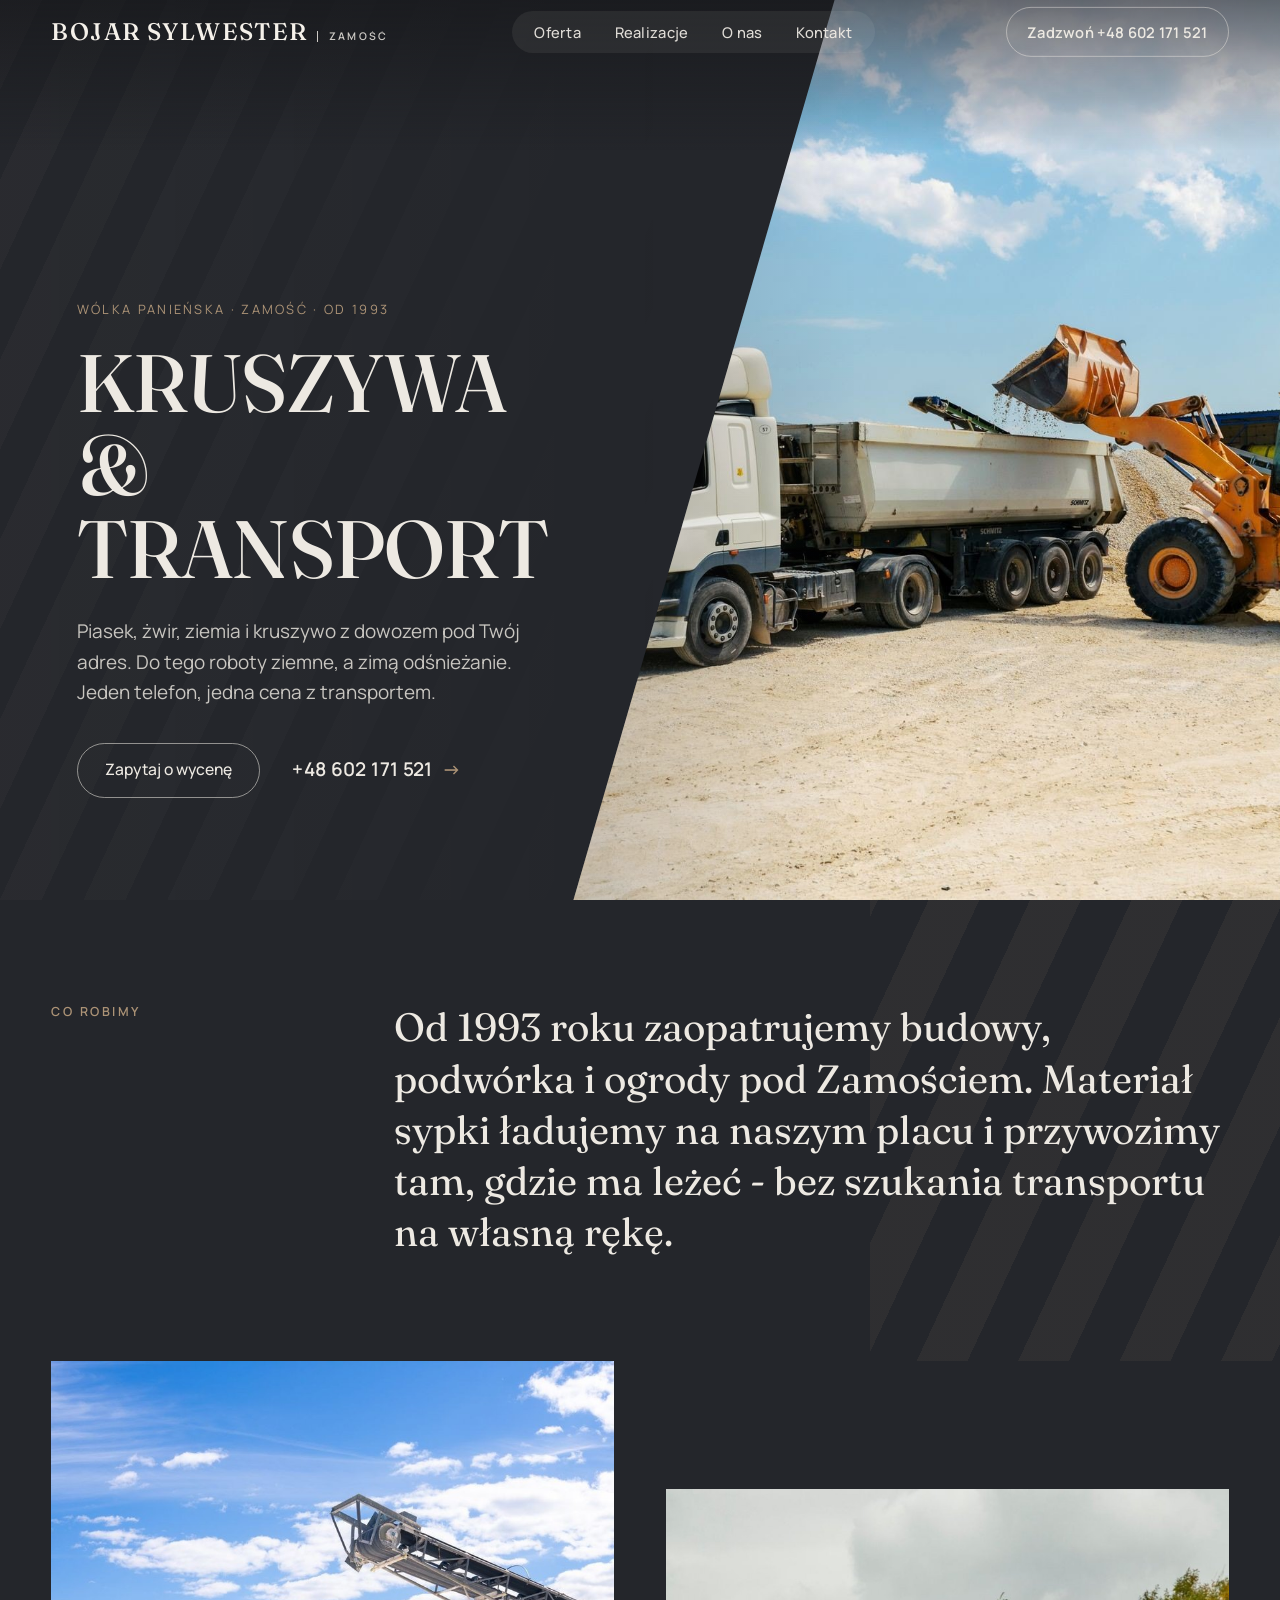
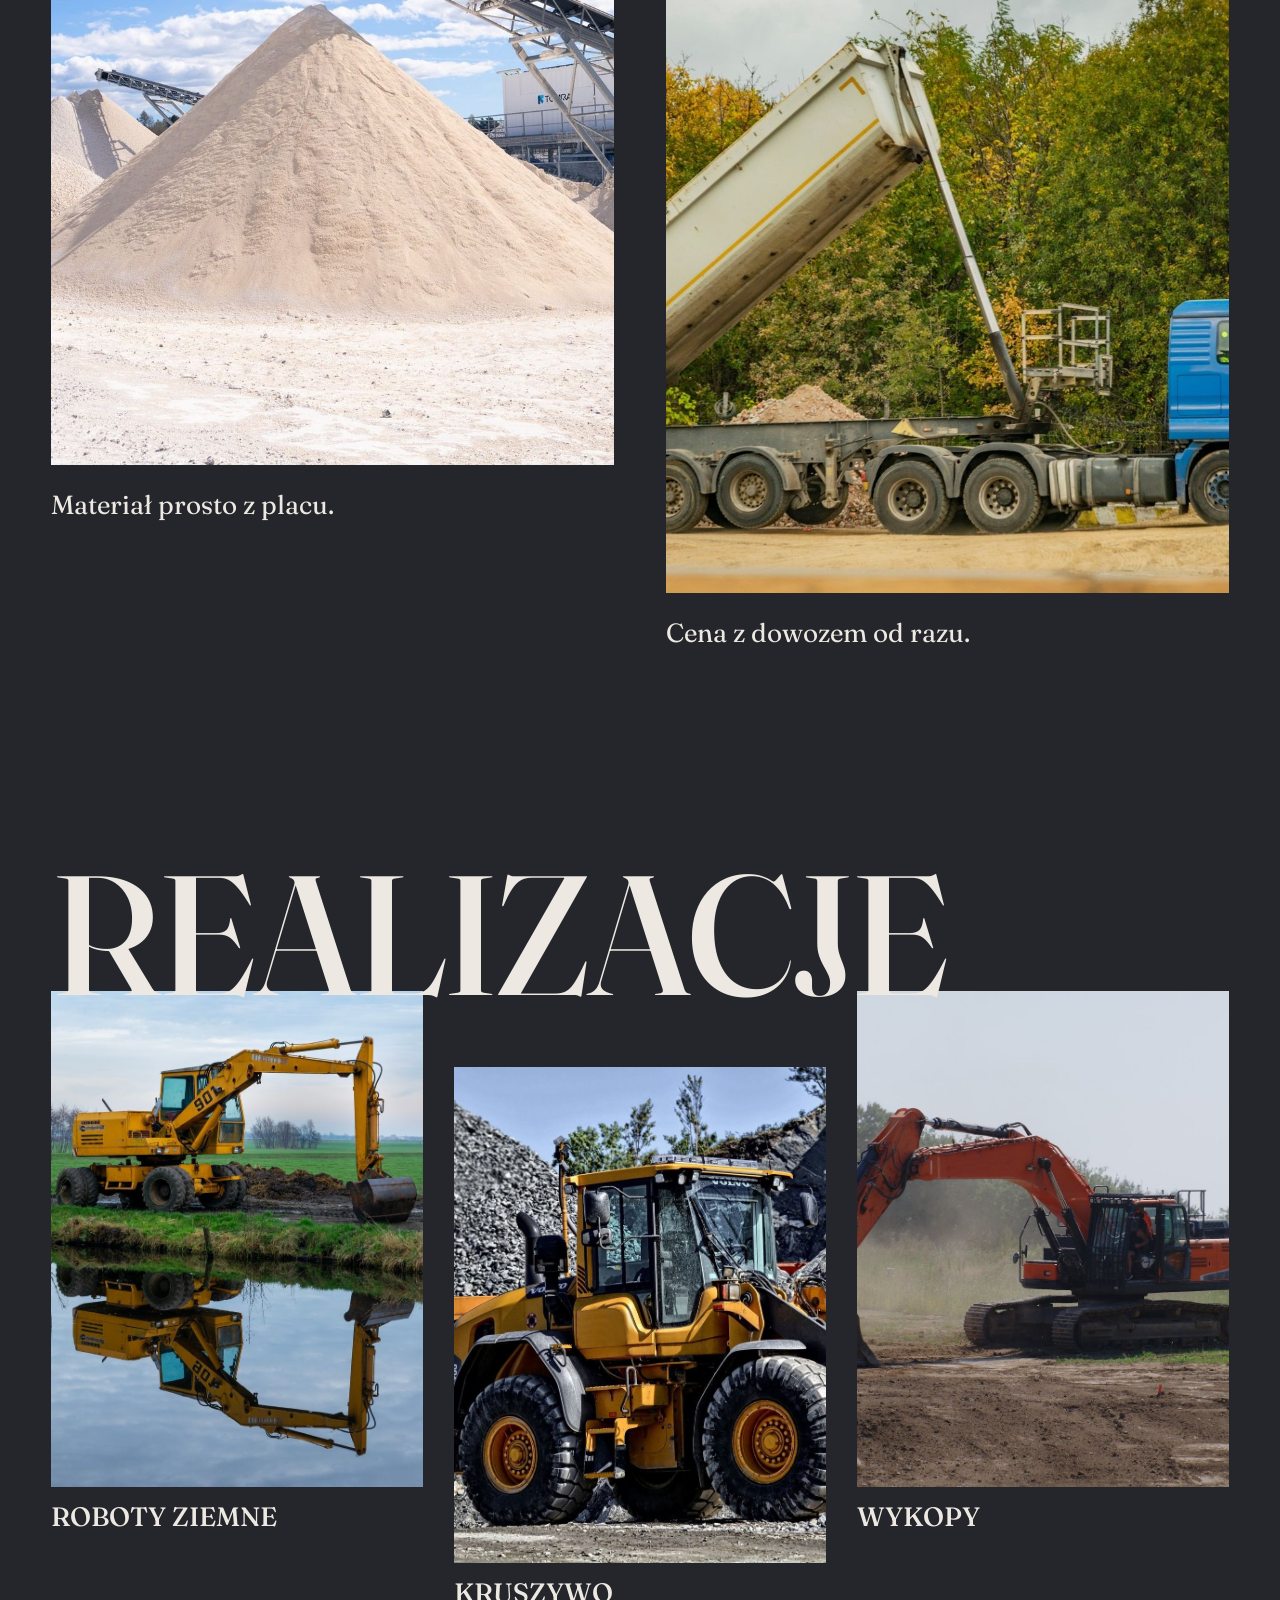
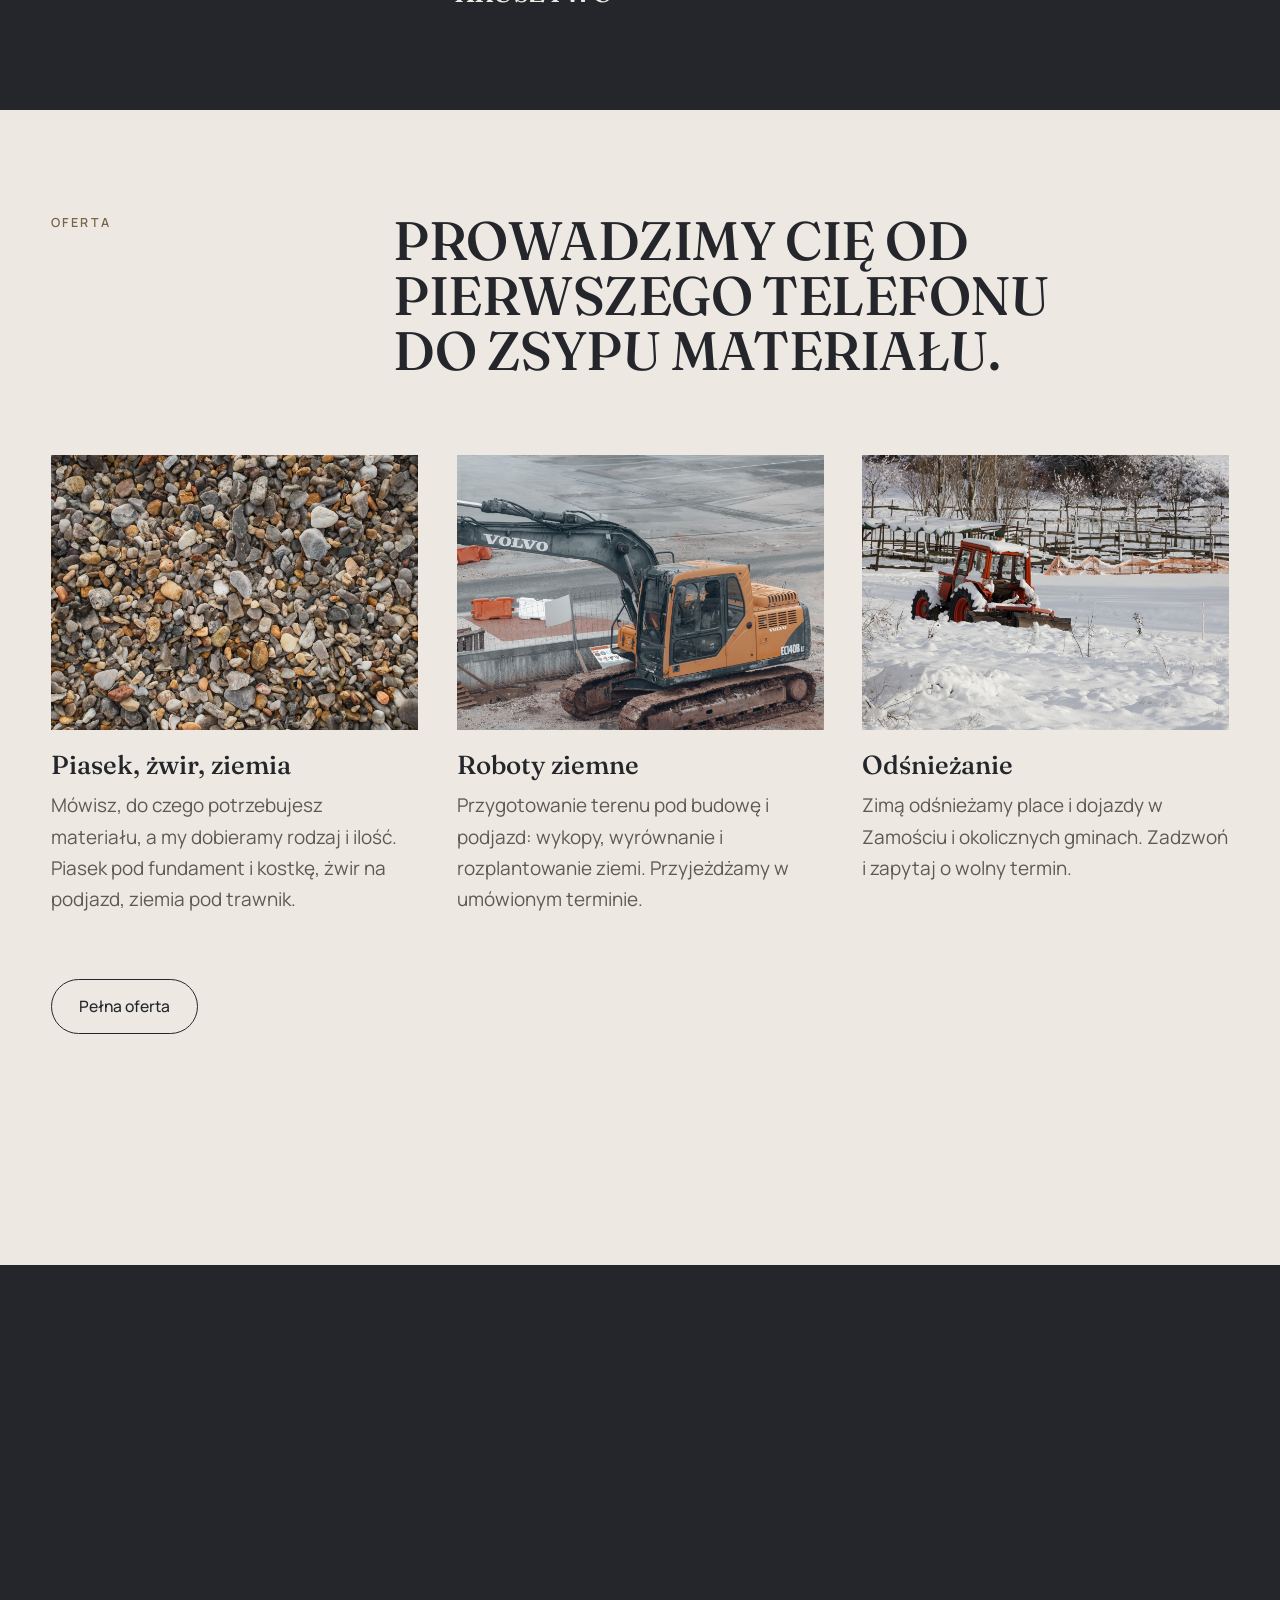
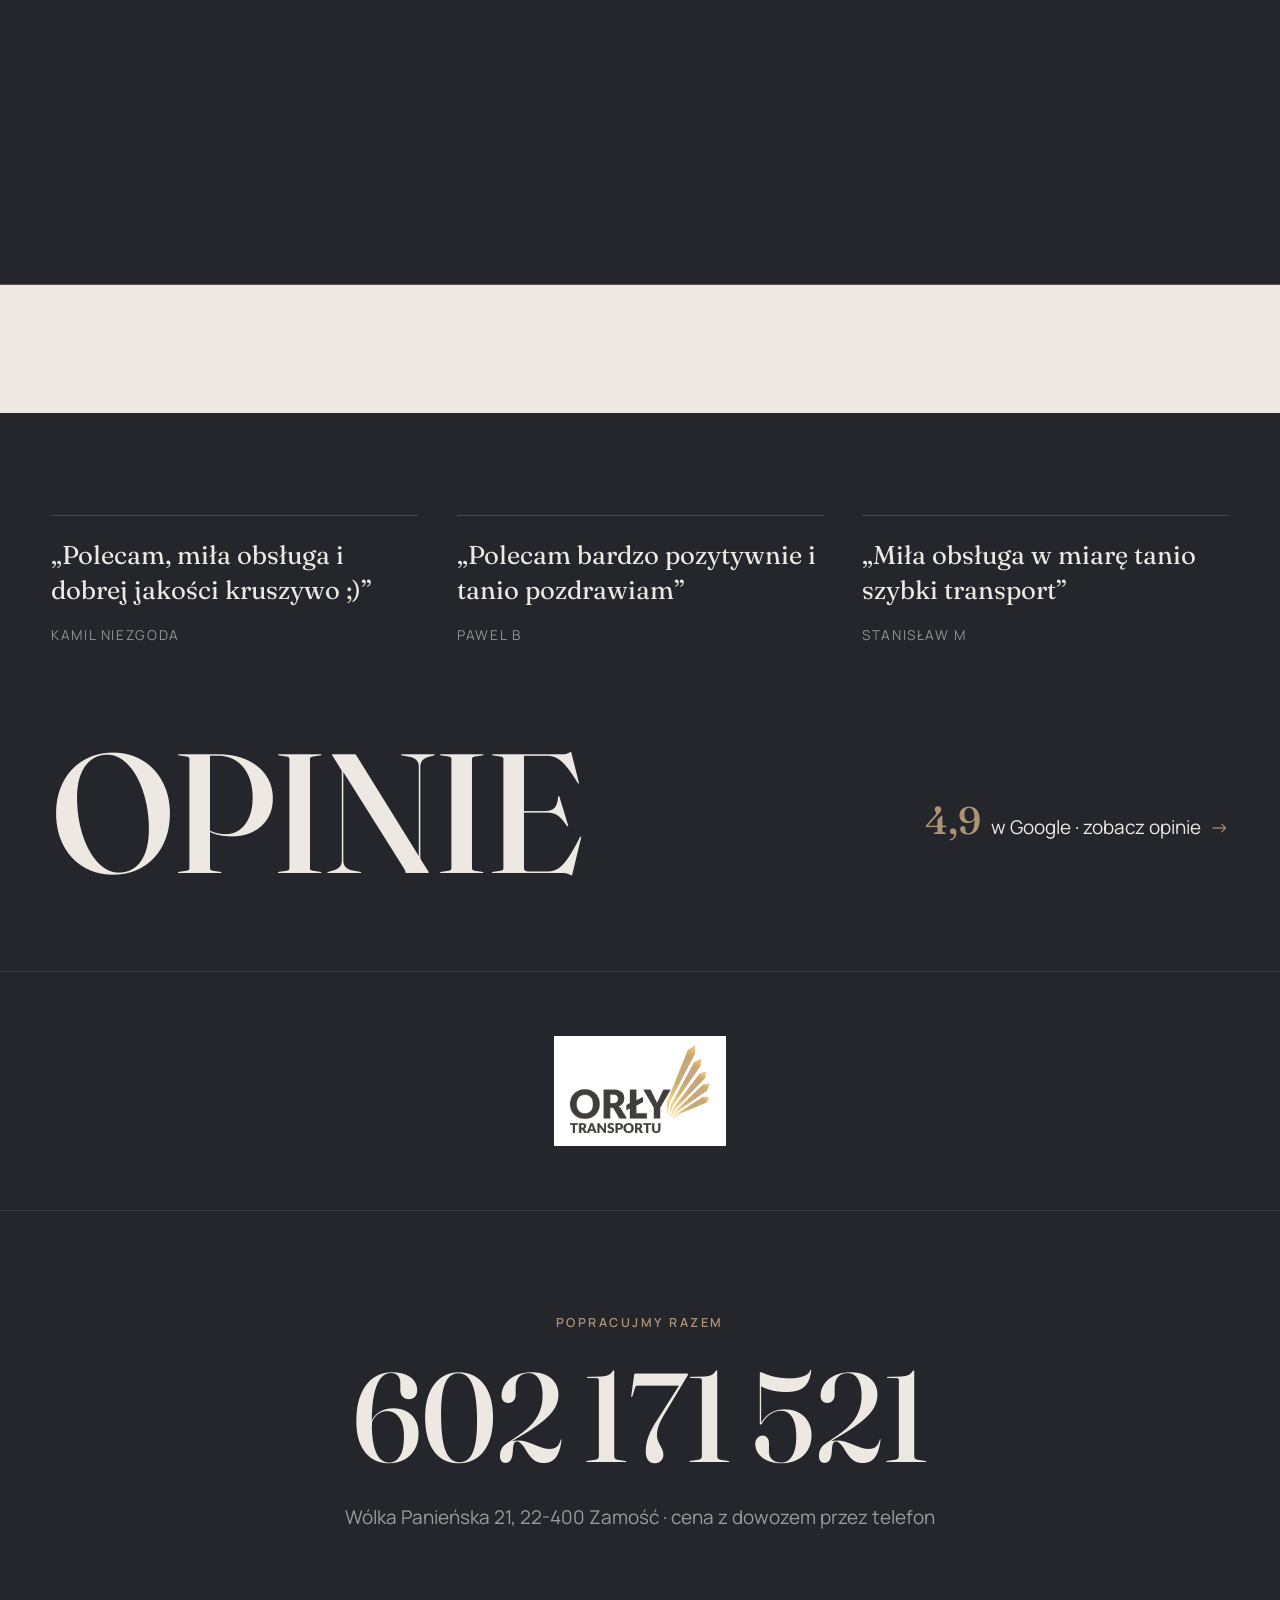
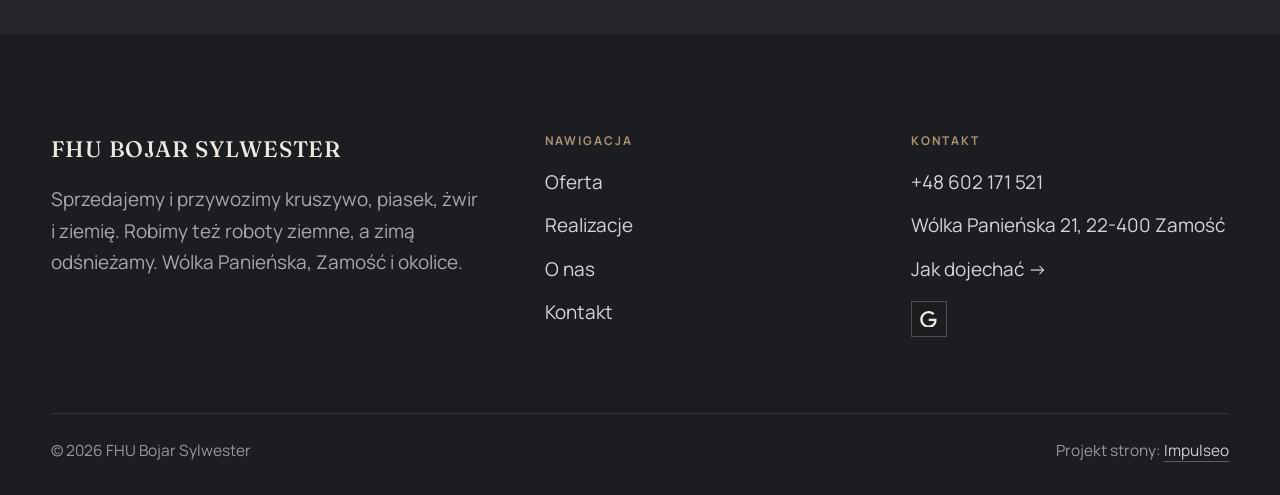
==== commit 753444fc: "[claude-edit][cmt:c3025582-c3f8-4b61-9820-5739ca2f7734] wyglad w stylu klindworthroofing.com: grafit" ====
--- a/index.html
+++ b/index.html
@@ -20,10 +20,10 @@
 <script type="application/ld+json">{"@context": "https://schema.org", "@type": "LocalBusiness", "name": "Bojar Sylwester", "url": "https://kris20032.github.io/fhu-bojar-sylwester/", "telephone": "+48602171521", "image": "https://kris20032.github.io/fhu-bojar-sylwester/img/og.jpg", "areaServed": "Zamość", "sameAs": ["https://www.google.com/maps?cid=18336934917483592601"]}</script>
 <link rel="preconnect" href="https://fonts.googleapis.com">
 <link rel="preconnect" href="https://fonts.gstatic.com" crossorigin>
-<link href="https://fonts.googleapis.com/css2?family=Space+Grotesk:wght@500;600;700&family=DM+Sans:opsz,wght@9..40,400;9..40,500;9..40,600&display=swap" rel="stylesheet">
-<link rel="stylesheet" href="assets/styles.css?v=aef503f2">
+<link href="https://fonts.googleapis.com/css2?family=Fraunces:opsz,wght@9..144,400;9..144,500;9..144,600&family=Manrope:wght@400;500;600;700&display=swap" rel="stylesheet">
+<link rel="stylesheet" href="assets/styles.css?v=kw1610a">
 </head>
-<body>
+<body class="kw">
 
 <header class="nav">
   <div class="wrap nav-inner">
@@ -40,148 +40,88 @@
 </header>
 
 <main>
-<section class="hero-fach">
-  <img class="hf-photo" src="img/hero.jpg" fetchpriority="high" data-rotate="img/g11.jpg|img/g10.jpg" alt="Bojar Sylwester" width="1880" height="1253">
-  <div class="hf-panel">
-    <div class="hf-inner">
-      <span class="hf-kicker">Kruszywa · transport · roboty ziemne · od 1993</span>
-      <h1 class="hf-title">Piasek, żwir i ziemia <em>z dowozem pod Zamościem</em></h1>
-      <p class="hf-lead">Sprzedajemy i przywozimy kruszywo, piasek, żwir i ziemię. Robimy też roboty ziemne, a zimą odśnieżamy. Wólka Panieńska, Zamość i okolice.</p>
-      <a class="hf-phone" href="tel:+48602171521"><span class="hf-phone-lab">Zadzwoń teraz</span><span class="hf-phone-num"><svg class="ico-tel" width="16" height="16" viewBox="0 0 24 24" fill="none" aria-hidden="true"><path d="M6.6 10.8a15.5 15.5 0 0 0 6.6 6.6l2.2-2.2a1 1 0 0 1 1-.24 11.4 11.4 0 0 0 3.6.58 1 1 0 0 1 1 1V20a1 1 0 0 1-1 1A17 17 0 0 1 3 4a1 1 0 0 1 1-1h3.5a1 1 0 0 1 1 1c0 1.25.2 2.46.58 3.6a1 1 0 0 1-.25 1l-2.23 2.2Z" fill="currentColor"/></svg> +48 602 171 521</span></a>
-      <div class="hf-actions">
-        <a href="kontakt.html" class="btn btn-accent">Zadzwoń i zamów <span class="arr">→</span></a>
-        <a href="tel:+48602171521" class="btn btn-ghost hf-ghost">Zadzwoń +48 602 171 521</a>
-      </div>
-      <div class="hf-trust"><svg class="ico-star" width="14" height="14" viewBox="0 0 24 24" style="vertical-align:-2px" aria-hidden="true"><path d="M12 2.8l2.85 5.8 6.4.93-4.63 4.5 1.1 6.37L12 17.4l-5.72 3 1.1-6.37-4.63-4.5 6.4-.93L12 2.8Z" fill="currentColor"/></svg> Ocena 4,9 w Google · od 1993</div>
+<section class="kw-hero">
+  <div class="kw-hero-copy">
+    <span class="kw-kicker">Wólka Panieńska · Zamość · od 1993</span>
+    <h1 class="kw-hero-title">Kruszywa &amp; transport</h1>
+    <p class="kw-hero-lead">Piasek, żwir, ziemia i kruszywo z dowozem pod Twój adres. Do tego roboty ziemne, a zimą odśnieżanie. Jeden telefon, jedna cena z transportem.</p>
+    <div class="kw-hero-actions">
+      <a href="kontakt.html" class="kw-pill">Zapytaj o wycenę</a>
+      <a href="tel:+48602171521" class="kw-hero-tel">+48 602 171 521 <span class="arr">→</span></a>
+    </div>
+  </div>
+  <div class="kw-hero-art"><img src="img/hero.jpg" fetchpriority="high" alt="Ładowarka ładuje kruszywo na wywrotkę" width="1880" height="1253"></div>
+</section>
+
+<section class="kw-what kw-dark">
+  <div class="wrap kw-what-grid">
+    <p class="kw-sub reveal">Co robimy</p>
+    <p class="kw-txt-large reveal">Od 1993 roku zaopatrujemy budowy, podwórka i ogrody pod Zamościem. Materiał sypki ładujemy na naszym placu i przywozimy tam, gdzie ma leżeć - bez szukania transportu na własną rękę.</p>
+  </div>
+</section>
+
+<section class="kw-duo kw-dark">
+  <div class="wrap kw-duo-grid">
+    <figure class="kw-duo-item reveal"><img src="img/g1.jpg" alt="Hałdy piasku przy taśmociągu" loading="lazy" width="1600" height="1066" decoding="async"><figcaption>Materiał prosto z placu.</figcaption></figure>
+    <figure class="kw-duo-item kw-duo-low reveal"><img src="img/g11.jpg" alt="Wywrotka zsypuje materiał" loading="lazy" width="1600" height="1066" decoding="async"><figcaption>Cena z dowozem od razu.</figcaption></figure>
+  </div>
+</section>
+
+<section class="kw-work kw-dark">
+  <div class="wrap">
+    <h2 class="kw-huge reveal">Realizacje</h2>
+    <div class="kw-work-grid">
+      <a class="kw-proj reveal" href="realizacje.html"><span class="kw-proj-img"><img src="img/g3.jpg" alt="Koparka przy rowie melioracyjnym" loading="lazy" width="1600" height="1066" decoding="async"></span><h3 class="kw-proj-title">Roboty ziemne</h3></a>
+      <a class="kw-proj reveal" href="realizacje.html"><span class="kw-proj-img"><img src="img/g4.jpg" alt="Ładowarka na składzie kruszywa" loading="lazy" width="1600" height="1066" decoding="async"></span><h3 class="kw-proj-title">Kruszywo</h3></a>
+      <a class="kw-proj reveal" href="realizacje.html"><span class="kw-proj-img"><img src="img/g10.jpg" alt="Koparka przy wykopie" loading="lazy" width="1600" height="1067" decoding="async"></span><h3 class="kw-proj-title">Wykopy</h3></a>
     </div>
   </div>
 </section>
-<section class="objawy">
+
+<section class="kw-services kw-beige">
   <div class="wrap">
-    <div class="head reveal">
-      <span class="eyebrow">Co zamawiasz?</span>
-      <h2>Najczęściej zamawiane</h2>
-      <p>Wybierz, czego potrzebujesz, i zadzwoń - podamy cenę z dowozem.</p>
+    <div class="kw-services-head reveal">
+      <p class="kw-sub">Oferta</p>
+      <h2>Prowadzimy Cię od pierwszego telefonu do zsypu materiału.</h2>
     </div>
-    <div class="obj-grid">
-      <a class="obj-tile reveal" href="kontakt.html"><span class="ot-row"><span class="ot-name">Piasek pod budowę</span><span class="ot-arr" aria-hidden="true">→</span></span></a>
-      <a class="obj-tile reveal" href="kontakt.html"><span class="ot-row"><span class="ot-name">Żwir na podjazd</span><span class="ot-arr" aria-hidden="true">→</span></span></a>
-      <a class="obj-tile reveal" href="kontakt.html"><span class="ot-row"><span class="ot-name">Ziemia do ogrodu</span><span class="ot-arr" aria-hidden="true">→</span></span></a>
-      <a class="obj-tile reveal" href="kontakt.html"><span class="ot-row"><span class="ot-name">Kruszywo z dowozem</span><span class="ot-arr" aria-hidden="true">→</span></span></a>
-      <a class="obj-tile reveal" href="kontakt.html"><span class="ot-row"><span class="ot-name">Roboty ziemne</span><span class="ot-arr" aria-hidden="true">→</span></span></a>
-      <a class="obj-tile reveal" href="kontakt.html"><span class="ot-row"><span class="ot-name">Odśnieżanie</span><span class="ot-arr" aria-hidden="true">→</span></span></a>
+    <div class="kw-svc-grid">
+      <article class="kw-svc reveal"><span class="kw-svc-img"><img src="img/g2.jpg" alt="Żwir z bliska" loading="lazy" width="1600" height="1066" decoding="async"></span><h3>Piasek, żwir, ziemia</h3><p>Mówisz, do czego potrzebujesz materiału, a my dobieramy rodzaj i ilość. Piasek pod fundament i kostkę, żwir na podjazd, ziemia pod trawnik.</p></article>
+      <article class="kw-svc reveal"><span class="kw-svc-img"><img src="img/g6.jpg" alt="Koparka gąsienicowa na placu budowy" loading="lazy" width="1600" height="1066" decoding="async"></span><h3>Roboty ziemne</h3><p>Przygotowanie terenu pod budowę i podjazd: wykopy, wyrównanie i rozplantowanie ziemi. Przyjeżdżamy w umówionym terminie.</p></article>
+      <article class="kw-svc reveal"><span class="kw-svc-img"><img src="img/g7.jpg" alt="Odśnieżanie placu zimą" loading="lazy" width="1600" height="1067" decoding="async"></span><h3>Odśnieżanie</h3><p>Zimą odśnieżamy place i dojazdy w Zamościu i okolicznych gminach. Zadzwoń i zapytaj o wolny termin.</p></article>
+    </div>
+    <div class="kw-services-more reveal"><a href="oferta.html" class="kw-pill kw-pill-ink">Pełna oferta</a></div>
+  </div>
+</section>
+
+<section class="stopklatka" aria-hidden="true">
+  <div class="stk-bg" style="background-image:url(img/g8.jpg)"></div>
+</section>
+
+<section class="kw-kudos kw-dark">
+  <div class="wrap">
+    <div class="kw-kudos-grid">
+      <figure class="kw-quote reveal"><blockquote>„Polecam, miła obsługa i dobrej jakości kruszywo ;)”</blockquote><figcaption>Kamil Niezgoda</figcaption></figure>
+      <figure class="kw-quote reveal"><blockquote>„Polecam bardzo pozytywnie i tanio pozdrawiam”</blockquote><figcaption>Pawel B</figcaption></figure>
+      <figure class="kw-quote reveal"><blockquote>„Miła obsługa w miarę tanio szybki transport”</blockquote><figcaption>Stanisław M</figcaption></figure>
+    </div>
+    <div class="kw-kudos-foot">
+      <h2 class="kw-huge reveal">Opinie</h2>
+      <a class="kw-google reveal" href="https://www.google.com/maps?cid=18336934917483592601" target="_blank" rel="noopener"><b>4,9</b><span>w Google · zobacz opinie</span><span class="arr">→</span></a>
     </div>
   </div>
 </section>
-<section class="opinie-mini" aria-label="Opinie klientów">
+
+<section class="kw-logos kw-dark">
   <div class="wrap">
-    <div class="om-row">
-      <div class="om-item reveal"><blockquote>„Polecam, miła obsługa i dobrej jakości kruszywo ;)”</blockquote><span class="om-autor">Kamil Niezgoda</span></div>
-      <div class="om-item reveal"><blockquote>„Polecam bardzo pozytywnie i tanio pozdrawiam”</blockquote><span class="om-autor">Pawel B</span></div>
-      <div class="om-item reveal"><blockquote>„Miła obsługa w miarę tanio szybki transport”</blockquote><span class="om-autor">Stanisław M</span></div>
-    </div>
+    <img src="img/odznaka-orly-transportu.png" alt="Orły Transportu - laureat plebiscytu 2026" loading="lazy" decoding="async" width="194" height="125">
   </div>
 </section>
-<section class="gateways-band">
+
+<section class="kw-together kw-dark">
   <div class="wrap">
-    <div class="gateways">
-      <a href="oferta.html" class="gateway reveal"><img src="img/g1.jpg" alt="Piasek" loading="lazy" width="1600" height="1066" decoding="async"><span class="g-ttl">Piasek</span></a>
-      <a href="oferta.html" class="gateway reveal"><img src="img/g2.jpg" alt="Żwir i kruszywo" loading="lazy" width="1600" height="1066" decoding="async"><span class="g-ttl">Żwir i kruszywo</span></a>
-      <a href="oferta.html" class="gateway reveal"><img src="img/g3.jpg" alt="Roboty ziemne" loading="lazy" width="1600" height="1066" decoding="async"><span class="g-ttl">Roboty ziemne</span></a>
-    </div>
-  </div>
-</section>
-<section class="proces proces-os fachowcy">
-  <div class="wrap proc-grid">
-    <div class="proc-side">
-      <div class="head reveal">
-        <span class="eyebrow">Jak pracujemy</span>
-        <h2>Wiesz, na czym stoisz - na każdym etapie</h2>
-        <p>Od pierwszego telefonu do odbioru roboty - krok po kroku.</p>
-      </div>
-      <div class="proc-count" aria-hidden="true"><span class="pc-cur">01</span><span class="pc-all">/ 04</span></div>
-      <div class="proc-bar" aria-hidden="true"><i></i></div>
-      <p class="proc-now" aria-hidden="true">Telefon</p>
-    </div>
-    <ol class="proces-line">
-      <li class="reveal"><span class="pno">01</span><h3>Telefon</h3><p>Mówisz, czego potrzebujesz i gdzie. Podpowiemy, jaki materiał wybrać i ile go zamówić.</p></li>
-      <li class="reveal"><span class="pno">02</span><h3>Cena z dowozem</h3><p>Podajemy cenę towaru razem z transportem. Wiesz, ile zapłacisz, zanim przyjedziemy.</p></li>
-      <li class="reveal"><span class="pno">03</span><h3>Termin</h3><p>Umawiamy dzień i godzinę dostawy albo wejścia na teren z robotami ziemnymi.</p></li>
-      <li class="reveal"><span class="pno">04</span><h3>Dostawa</h3><p>Przywozimy materiał pod wskazany adres i zsypujemy tam, gdzie ma leżeć.</p></li>
-    </ol>
-  </div>
-</section>
-<section>
-  <div class="wrap">
-    <div class="head reveal">
-      <span class="eyebrow">Realizacje</span>
-      <h2>Materiał i transport</h2>
-      <p>Kruszywa, piasek i praca na placu budowy.</p>
-    </div>
-    <div class="gallery">
-      <div class="tile t-two3 reveal"><img src="img/g4.jpg" alt="Bojar Sylwester" loading="lazy" width="1600" height="1066" decoding="async"></div>
-      <div class="tile t-third reveal"><img src="img/g5.jpg" alt="Bojar Sylwester" loading="lazy" width="1600" height="1066" decoding="async"></div>
-      <div class="tile t-third reveal"><img src="img/g6.jpg" alt="Bojar Sylwester" loading="lazy" width="1600" height="1066" decoding="async"></div>
-      <div class="tile t-third reveal"><img src="img/g7.jpg" alt="Bojar Sylwester" loading="lazy" width="1600" height="1067" decoding="async"></div>
-      <div class="tile t-third reveal"><img src="img/g8.jpg" alt="Bojar Sylwester" loading="lazy" width="1600" height="1066" decoding="async"></div>
-    </div>
-    <div style="margin-top:var(--space-7)" class="reveal"><a href="realizacje.html" class="btn btn-accent">Pełna galeria <span class="arr">→</span></a></div>
-  </div>
-</section>
-<section class="fach-uslugi">
-  <div class="wrap">
-    <div class="head reveal">
-      <span class="eyebrow">Towar i usługi</span>
-      <h2>Co u nas zamówisz</h2>
-      <p>Zakres prac, jaki robimy najczęściej - pełny opis i wycenę znajdziesz niżej.</p>
-    </div>
-    <ul class="fu-list">
-      <li class="fu-row reveal"><div class="fu-name">Piasek</div><div class="fu-desc">Piasek pod fundament, zaprawę, kostkę albo do piaskownicy. Powiedz, do czego, a dobierzemy rodzaj.</div><a class="fu-cta" href="kontakt.html">Wycena <span class="arr">→</span></a></li>
-      <li class="fu-row reveal"><div class="fu-name">Żwir i kruszywo</div><div class="fu-desc">Kruszywo budowlane pod podbudowę, utwardzenie podjazdu czy drenaż. Przywozimy tyle, ile potrzeba.</div><a class="fu-cta" href="kontakt.html">Wycena <span class="arr">→</span></a></li>
-      <li class="fu-row reveal"><div class="fu-name">Roboty ziemne</div><div class="fu-desc">Przygotowanie terenu pod budowę i podjazd: wykopy, wyrównanie i rozplantowanie ziemi.</div><a class="fu-cta" href="kontakt.html">Wycena <span class="arr">→</span></a></li>
-      <li class="fu-row reveal"><div class="fu-name">Ziemia</div><div class="fu-desc">Ziemia do wyrównania działki, podniesienia terenu albo pod trawnik i ogród.</div><a class="fu-cta" href="kontakt.html">Wycena <span class="arr">→</span></a></li>
-      <li class="fu-row reveal"><div class="fu-name">Transport materiału</div><div class="fu-desc">Dowozimy towar pod wskazany adres na terenie Zamościa i okolicznych gmin.</div><a class="fu-cta" href="kontakt.html">Wycena <span class="arr">→</span></a></li>
-      <li class="fu-row reveal"><div class="fu-name">Odśnieżanie</div><div class="fu-desc">Zimą odśnieżamy place i dojazdy. Zadzwoń i zapytaj o wolny termin.</div><a class="fu-cta" href="kontakt.html">Wycena <span class="arr">→</span></a></li>
-    </ul>
-    <div style="margin-top:var(--space-7)" class="reveal"><a href="oferta.html" class="btn btn-ghost">Pełna oferta <span class="arr">→</span></a></div>
-  </div>
-</section>
-<section class="stopklatka" aria-hidden="true">
-  <div class="stk-bg" style="background-image:url(img/g9.jpg)"></div>
-</section>
-<section class="opinie">
-  <div class="wrap">
-    <div class="head center reveal">
-      <span class="eyebrow">Opinie</span>
-      <h2>Co mówią klienci</h2>
-    </div>
-    <p class="op-meta reveal"><span class="g-badge"><svg class="gb-ico" viewBox="0 0 24 24" width="18" height="18" aria-hidden="true"><path fill="#4285F4" d="M22.56 12.25c0-.78-.07-1.53-.2-2.25H12v4.26h5.92c-.26 1.37-1.04 2.53-2.21 3.31v2.77h3.57c2.08-1.92 3.28-4.74 3.28-8.09z"/><path fill="#34A853" d="M12 23c2.97 0 5.46-.98 7.28-2.66l-3.57-2.77c-.98.66-2.23 1.06-3.71 1.06-2.86 0-5.29-1.93-6.16-4.53H2.18v2.84C3.99 20.53 7.7 23 12 23z"/><path fill="#FBBC05" d="M5.84 14.09c-.22-.66-.35-1.36-.35-2.09s.13-1.43.35-2.09V7.07H2.18C1.43 8.55 1 10.22 1 12s.43 3.45 1.18 4.93l2.85-2.22.81-.62z"/><path fill="#EA4335" d="M12 5.38c1.62 0 3.06.56 4.21 1.64l3.15-3.15C17.45 2.09 14.97 1 12 1 7.7 1 3.99 3.47 2.18 7.07l3.66 2.84c.87-2.6 3.3-4.53 6.16-4.53z"/></svg><b class="gb-ocena">4,9</b><svg class="gb-stars" viewBox="0 0 90 18" width="74" height="14.8" aria-hidden="true"><g fill="currentColor" opacity=".26"><path transform="translate(0,0)" d="M9 1.6l2.2 4.46 4.92.72-3.56 3.47.84 4.9L9 12.74l-4.4 2.31.84-4.9L1.88 6.68l4.92-.72L9 1.6Z"/><path transform="translate(18,0)" d="M9 1.6l2.2 4.46 4.92.72-3.56 3.47.84 4.9L9 12.74l-4.4 2.31.84-4.9L1.88 6.68l4.92-.72L9 1.6Z"/><path transform="translate(36,0)" d="M9 1.6l2.2 4.46 4.92.72-3.56 3.47.84 4.9L9 12.74l-4.4 2.31.84-4.9L1.88 6.68l4.92-.72L9 1.6Z"/><path transform="translate(54,0)" d="M9 1.6l2.2 4.46 4.92.72-3.56 3.47.84 4.9L9 12.74l-4.4 2.31.84-4.9L1.88 6.68l4.92-.72L9 1.6Z"/><path transform="translate(72,0)" d="M9 1.6l2.2 4.46 4.92.72-3.56 3.47.84 4.9L9 12.74l-4.4 2.31.84-4.9L1.88 6.68l4.92-.72L9 1.6Z"/></g><clipPath id="gs980"><rect x="0" y="0" width="88.2" height="18"/></clipPath><g fill="#FBBC04" clip-path="url(#gs980)"><path transform="translate(0,0)" d="M9 1.6l2.2 4.46 4.92.72-3.56 3.47.84 4.9L9 12.74l-4.4 2.31.84-4.9L1.88 6.68l4.92-.72L9 1.6Z"/><path transform="translate(18,0)" d="M9 1.6l2.2 4.46 4.92.72-3.56 3.47.84 4.9L9 12.74l-4.4 2.31.84-4.9L1.88 6.68l4.92-.72L9 1.6Z"/><path transform="translate(36,0)" d="M9 1.6l2.2 4.46 4.92.72-3.56 3.47.84 4.9L9 12.74l-4.4 2.31.84-4.9L1.88 6.68l4.92-.72L9 1.6Z"/><path transform="translate(54,0)" d="M9 1.6l2.2 4.46 4.92.72-3.56 3.47.84 4.9L9 12.74l-4.4 2.31.84-4.9L1.88 6.68l4.92-.72L9 1.6Z"/><path transform="translate(72,0)" d="M9 1.6l2.2 4.46 4.92.72-3.56 3.47.84 4.9L9 12.74l-4.4 2.31.84-4.9L1.88 6.68l4.92-.72L9 1.6Z"/></g></svg><span class="gb-txt">w Google</span></span></p>
-    <p class="op-meta reveal"><a class="op-google" href="https://www.google.com/maps?cid=18336934917483592601" target="_blank" rel="noopener"><svg class="op-g-ico" viewBox="0 0 24 24" width="17" height="17" aria-hidden="true"><path fill="#4285F4" d="M22.56 12.25c0-.78-.07-1.53-.2-2.25H12v4.26h5.92c-.26 1.37-1.04 2.53-2.21 3.31v2.77h3.57c2.08-1.92 3.28-4.74 3.28-8.09z"/><path fill="#34A853" d="M12 23c2.97 0 5.46-.98 7.28-2.66l-3.57-2.77c-.98.66-2.23 1.06-3.71 1.06-2.86 0-5.29-1.93-6.16-4.53H2.18v2.84C3.99 20.53 7.7 23 12 23z"/><path fill="#FBBC05" d="M5.84 14.09c-.22-.66-.35-1.36-.35-2.09s.13-1.43.35-2.09V7.07H2.18C1.43 8.55 1 10.22 1 12s.43 3.45 1.18 4.93l2.85-2.22.81-.62z"/><path fill="#EA4335" d="M12 5.38c1.62 0 3.06.56 4.21 1.64l3.15-3.15C17.45 2.09 14.97 1 12 1 7.7 1 3.99 3.47 2.18 7.07l3.66 2.84c.87-2.6 3.3-4.53 6.16-4.53z"/></svg><span>Zobacz opinie w Google</span><span class="arr">→</span></a></p>
-    <div class="opinie-grid">
-      <figure class="op-card reveal"><span class="op-star"><svg class="ico-star" width="14" height="14" viewBox="0 0 24 24" style="vertical-align:-2px" aria-hidden="true"><path d="M12 2.8l2.85 5.8 6.4.93-4.63 4.5 1.1 6.37L12 17.4l-5.72 3 1.1-6.37-4.63-4.5 6.4-.93L12 2.8Z" fill="currentColor"/></svg><svg class="ico-star" width="14" height="14" viewBox="0 0 24 24" style="vertical-align:-2px" aria-hidden="true"><path d="M12 2.8l2.85 5.8 6.4.93-4.63 4.5 1.1 6.37L12 17.4l-5.72 3 1.1-6.37-4.63-4.5 6.4-.93L12 2.8Z" fill="currentColor"/></svg><svg class="ico-star" width="14" height="14" viewBox="0 0 24 24" style="vertical-align:-2px" aria-hidden="true"><path d="M12 2.8l2.85 5.8 6.4.93-4.63 4.5 1.1 6.37L12 17.4l-5.72 3 1.1-6.37-4.63-4.5 6.4-.93L12 2.8Z" fill="currentColor"/></svg><svg class="ico-star" width="14" height="14" viewBox="0 0 24 24" style="vertical-align:-2px" aria-hidden="true"><path d="M12 2.8l2.85 5.8 6.4.93-4.63 4.5 1.1 6.37L12 17.4l-5.72 3 1.1-6.37-4.63-4.5 6.4-.93L12 2.8Z" fill="currentColor"/></svg><svg class="ico-star" width="14" height="14" viewBox="0 0 24 24" style="vertical-align:-2px" aria-hidden="true"><path d="M12 2.8l2.85 5.8 6.4.93-4.63 4.5 1.1 6.37L12 17.4l-5.72 3 1.1-6.37-4.63-4.5 6.4-.93L12 2.8Z" fill="currentColor"/></svg></span><blockquote>Polecam, miła obsługa i dobrej jakości kruszywo ;)</blockquote><span class="op-autor">Kamil Niezgoda</span></figure>
-      <figure class="op-card reveal"><span class="op-star"><svg class="ico-star" width="14" height="14" viewBox="0 0 24 24" style="vertical-align:-2px" aria-hidden="true"><path d="M12 2.8l2.85 5.8 6.4.93-4.63 4.5 1.1 6.37L12 17.4l-5.72 3 1.1-6.37-4.63-4.5 6.4-.93L12 2.8Z" fill="currentColor"/></svg><svg class="ico-star" width="14" height="14" viewBox="0 0 24 24" style="vertical-align:-2px" aria-hidden="true"><path d="M12 2.8l2.85 5.8 6.4.93-4.63 4.5 1.1 6.37L12 17.4l-5.72 3 1.1-6.37-4.63-4.5 6.4-.93L12 2.8Z" fill="currentColor"/></svg><svg class="ico-star" width="14" height="14" viewBox="0 0 24 24" style="vertical-align:-2px" aria-hidden="true"><path d="M12 2.8l2.85 5.8 6.4.93-4.63 4.5 1.1 6.37L12 17.4l-5.72 3 1.1-6.37-4.63-4.5 6.4-.93L12 2.8Z" fill="currentColor"/></svg><svg class="ico-star" width="14" height="14" viewBox="0 0 24 24" style="vertical-align:-2px" aria-hidden="true"><path d="M12 2.8l2.85 5.8 6.4.93-4.63 4.5 1.1 6.37L12 17.4l-5.72 3 1.1-6.37-4.63-4.5 6.4-.93L12 2.8Z" fill="currentColor"/></svg><svg class="ico-star" width="14" height="14" viewBox="0 0 24 24" style="vertical-align:-2px" aria-hidden="true"><path d="M12 2.8l2.85 5.8 6.4.93-4.63 4.5 1.1 6.37L12 17.4l-5.72 3 1.1-6.37-4.63-4.5 6.4-.93L12 2.8Z" fill="currentColor"/></svg></span><blockquote>Polecam bardzo pozytywnie i tanio pozdrawiam</blockquote><span class="op-autor">Pawel B</span></figure>
-      <figure class="op-card reveal"><span class="op-star"><svg class="ico-star" width="14" height="14" viewBox="0 0 24 24" style="vertical-align:-2px" aria-hidden="true"><path d="M12 2.8l2.85 5.8 6.4.93-4.63 4.5 1.1 6.37L12 17.4l-5.72 3 1.1-6.37-4.63-4.5 6.4-.93L12 2.8Z" fill="currentColor"/></svg><svg class="ico-star" width="14" height="14" viewBox="0 0 24 24" style="vertical-align:-2px" aria-hidden="true"><path d="M12 2.8l2.85 5.8 6.4.93-4.63 4.5 1.1 6.37L12 17.4l-5.72 3 1.1-6.37-4.63-4.5 6.4-.93L12 2.8Z" fill="currentColor"/></svg><svg class="ico-star" width="14" height="14" viewBox="0 0 24 24" style="vertical-align:-2px" aria-hidden="true"><path d="M12 2.8l2.85 5.8 6.4.93-4.63 4.5 1.1 6.37L12 17.4l-5.72 3 1.1-6.37-4.63-4.5 6.4-.93L12 2.8Z" fill="currentColor"/></svg><svg class="ico-star" width="14" height="14" viewBox="0 0 24 24" style="vertical-align:-2px" aria-hidden="true"><path d="M12 2.8l2.85 5.8 6.4.93-4.63 4.5 1.1 6.37L12 17.4l-5.72 3 1.1-6.37-4.63-4.5 6.4-.93L12 2.8Z" fill="currentColor"/></svg><svg class="ico-star" width="14" height="14" viewBox="0 0 24 24" style="vertical-align:-2px" aria-hidden="true"><path d="M12 2.8l2.85 5.8 6.4.93-4.63 4.5 1.1 6.37L12 17.4l-5.72 3 1.1-6.37-4.63-4.5 6.4-.93L12 2.8Z" fill="currentColor"/></svg></span><blockquote>Miła obsługa w miarę tanio szybki transport</blockquote><span class="op-autor">Stanisław M</span></figure>
-    </div>
-  </div>
-</section>
-<section class="odznaki">
-  <div class="wrap">
-    <ul class="odz-row">
-      <li class="odz reveal"><img src="img/odznaka-orly-transportu.png" alt="Orły Transportu - laureat plebiscytu 2026" loading="lazy" decoding="async" width="194" height="125"></li>
-    </ul>
-  </div>
-</section>
-<section class="cta">
-  <div class="wrap">
-    <div class="reveal">
-      <span class="eyebrow">Współpraca</span>
-      <h2>Potrzebujesz fachowca? Wycenimy za darmo.</h2>
-      <p>Jeden telefon i przyjedziemy zobaczyć zakres. Wycena nic nie kosztuje.</p>
-    </div>
-    <div class="cta-actions reveal">
-      <a href="kontakt.html" class="btn btn-light">Zadzwoń i zamów <span class="arr">→</span></a>
-      <a href="tel:+48602171521" class="btn btn-ghost btn-ghost-cta">+48 602 171 521</a>
-    </div>
+    <p class="kw-sub reveal">Popracujmy razem</p>
+    <h2 class="kw-tel-huge reveal"><a href="tel:+48602171521">602 171 521</a></h2>
+    <p class="kw-together-note reveal">Wólka Panieńska 21, 22-400 Zamość · cena z dowozem przez telefon</p>
   </div>
 </section>
 </main>
--- a/assets/styles.css
+++ b/assets/styles.css
@@ -1847,3 +1847,184 @@
 .btn-accent{color:#14171c}
 .nav .nav-links a.btn-accent{color:#14171c}
 .btn-accent[data-accent-d],.cta-d .btn-accent{color:#14171c}
+
+/* ============================================================
+   SKÓRKA „KLINDWORTH" (16.10.2026, prośba Szymona: wygląd jak klindworthroofing.com)
+   Grafit + ciepły beż + brąz, szeryfowe wersaliki, ukośne kadry, pigułkowe przyciski.
+   Ten blok MUSI zostać ostatni w pliku - nadpisuje wcześniejsze :root.
+   ============================================================ */
+:root{
+  --paper:#EDE9E2; --paper-2:#E4DFD6; --paper-3:#DCD6CB;
+  --ink:#24262B; --ink-soft:#33363C; --muted:#5E5A53;
+  --line:rgba(36,38,43,.14);
+  --accent:#AC9376; --accent-d:#7A6449; --accent-soft:rgba(172,147,118,.14);
+  --accent-text:#7A6449;
+  --dark:#24262B; --cream:#EDE9E2;
+  --font-display:'Fraunces','Georgia',serif;
+  --font-body:'Manrope','Arial',sans-serif;
+  --r-sm:0; --r-md:0; --r-lg:0;
+}
+.kw{background:var(--paper);color:var(--ink);font-family:var(--font-body)}
+.kw h1,.kw h2{font-family:var(--font-display);font-weight:500;text-transform:uppercase;letter-spacing:-.01em;line-height:1.02}
+.kw h3{font-family:var(--font-display);font-weight:500;letter-spacing:0}
+.kw .eyebrow{color:var(--accent-d);letter-spacing:.16em;font-weight:600}
+.kw-dark{background:var(--dark);color:var(--cream)}
+.kw-dark h2,.kw-dark h3{color:var(--cream)}
+.kw-beige{background:var(--paper)}
+.kw-sub{font-size:.78rem;font-weight:600;letter-spacing:.2em;text-transform:uppercase;color:var(--accent)}
+.kw-beige .kw-sub{color:var(--accent-d)}
+
+/* przyciski - pigułki z obwódką */
+.kw .btn{border-radius:999px;box-shadow:none;font-weight:500;letter-spacing:.01em}
+.kw .btn-accent{background:transparent;color:var(--ink);border:1px solid var(--ink)}
+.kw .btn-accent:hover{background:var(--ink);color:var(--cream);border-color:var(--ink)}
+.kw .btn-light{background:transparent;color:var(--cream);border:1px solid rgba(237,233,226,.6)}
+.kw .btn-light:hover{background:var(--accent);border-color:var(--accent);color:#1c1d21}
+.kw .btn-ghost{border-radius:999px}
+.kw .cta .btn-ghost-cta{color:var(--cream);border-color:rgba(237,233,226,.35)}
+.kw-pill{display:inline-flex;align-items:center;gap:.6rem;padding:.85rem 1.7rem;border:1px solid rgba(237,233,226,.55);border-radius:999px;color:var(--cream);font-weight:500;font-size:.98rem;transition:background .5s var(--ease),color .5s var(--ease),border-color .5s var(--ease)}
+.kw-pill:hover,.kw-pill:focus-visible{background:var(--accent);border-color:var(--accent);color:#1c1d21}
+.kw-pill-ink{color:var(--ink);border-color:var(--ink)}
+.kw-pill-ink:hover,.kw-pill-ink:focus-visible{background:var(--ink);border-color:var(--ink);color:var(--cream)}
+
+/* nawigacja - ciemna, z pigułką menu */
+.kw .nav.nav-solid{background:rgba(36,38,43,.96);backdrop-filter:blur(10px);border-bottom:1px solid rgba(237,233,226,.08)}
+.kw .nav.nav-solid .brand .name{color:var(--cream)}
+.kw .nav.nav-solid .brand .sub{color:var(--accent)}
+.kw .nav.nav-solid .nav-links a:not(.btn-accent){color:rgba(237,233,226,.85)}
+.kw .nav.nav-solid .nav-links a:not(.btn-accent):hover,.kw .nav.nav-solid .nav-links a.active:not(.btn-accent){color:#fff}
+.kw .nav.nav-solid .nav-toggle span{background:var(--cream)}
+.kw .nav .brand .name{font-family:var(--font-display);font-weight:500;letter-spacing:.06em}
+.kw .nav .nav-links a{text-transform:none;letter-spacing:.02em;font-size:.92rem;font-weight:500}
+.kw .nav .nav-links a.btn-accent{text-transform:none;letter-spacing:.02em;font-size:.92rem;font-weight:600;border-radius:999px;background:transparent;border:1px solid rgba(237,233,226,.45);color:var(--cream)}
+.kw .nav .nav-links a.btn-accent:hover{background:var(--accent);border-color:var(--accent);color:#1c1d21;filter:none}
+.kw .nav::after{background:linear-gradient(180deg,rgba(20,21,24,.6) 0%,rgba(20,21,24,0) 100%)}
+@media(min-width:681px){
+  .kw .nav .nav-links{gap:0}
+  .kw .nav .nav-links a:not(.btn-accent){padding:.55rem 1.05rem;background:rgba(237,233,226,.07)}
+  .kw .nav .nav-links a:not(.btn-accent):first-child{border-radius:999px 0 0 999px;padding-left:1.4rem}
+  .kw .nav .nav-links a:nth-child(4){border-radius:0 999px 999px 0;padding-right:1.4rem}
+  .kw .nav .nav-links a:not(.btn-accent)::after{left:1.05rem;right:1.05rem;width:auto;transform:scaleX(0);transition:transform .4s var(--ease);bottom:.35rem;background:var(--accent)}
+  .kw .nav .nav-links a:not(.btn-accent):hover::after,.kw .nav .nav-links a.active:not(.btn-accent)::after{transform:scaleX(1);width:auto}
+}
+@media(max-width:680px){
+  .kw .nav .nav-links{background:var(--dark)}
+  .kw .nav .nav-links a:not(.btn-accent){color:var(--cream);border-bottom-color:rgba(237,233,226,.1)}
+  .kw .nav .nav-links a.btn-accent{background:var(--accent);border-color:var(--accent);color:#1c1d21}
+}
+
+/* HERO - tekst z lewej, zdjęcie w ukośnym kadrze z prawej */
+.kw-hero{position:relative;background:var(--dark);color:var(--cream);min-height:min(100vh,940px);min-height:min(100svh,940px);display:grid;grid-template-columns:minmax(0,1fr) minmax(0,1.1fr);align-items:end;padding:0;overflow:hidden}
+.kw-hero::before{content:"";position:absolute;inset:0;background:repeating-linear-gradient(115deg,rgba(237,233,226,.028) 0 38px,transparent 38px 76px);-webkit-mask-image:linear-gradient(90deg,#000 0,transparent 55%);mask-image:linear-gradient(90deg,#000 0,transparent 55%);pointer-events:none}
+.kw-hero-copy{position:relative;z-index:2;padding:9rem clamp(1.4rem,6vw,5.5rem) clamp(3rem,8vw,6.5rem)}
+.kw-kicker{display:block;font-size:.8rem;letter-spacing:.18em;text-transform:uppercase;color:var(--accent);margin-bottom:1.4rem}
+.kw-hero-title{color:var(--cream)!important;font-size:clamp(2.4rem,1.4rem + 4.6vw,6rem);max-width:none;overflow-wrap:normal;word-break:keep-all;hyphens:none}
+.kw-hero-lead{margin-top:1.6rem;max-width:44ch;color:rgba(237,233,226,.82);font-size:var(--text-base);line-height:1.6}
+.kw-hero-actions{margin-top:2.2rem;display:flex;flex-wrap:wrap;align-items:center;gap:1.2rem 2rem}
+.kw-hero-tel{color:var(--cream);font-weight:600;letter-spacing:.02em;white-space:nowrap}
+.kw-hero-tel .arr{color:var(--accent);margin-left:.3rem}
+.kw-hero-art{position:absolute;inset:0 0 0 auto;width:60%;clip-path:polygon(42% 0,100% 0,100% 100%,8% 100%);overflow:hidden}
+.kw-hero-art img{width:100%;height:100%;object-fit:cover;object-position:40% 50%}
+.kw-hero-art::after{content:"";position:absolute;inset:0;background:linear-gradient(90deg,rgba(36,38,43,.25),rgba(36,38,43,0) 45%)}
+
+/* CO ROBIMY - duży tekst na tle z ukośnymi pasami */
+.kw-what{position:relative;overflow:hidden}
+.kw-what::after{content:"";position:absolute;right:-6%;top:-20%;width:38%;height:140%;background:repeating-linear-gradient(115deg,rgba(172,147,118,.08) 0 46px,transparent 46px 92px);pointer-events:none}
+.kw-what-grid{position:relative;z-index:1;display:grid;grid-template-columns:minmax(0,1fr) minmax(0,3fr);gap:2rem 4rem;align-items:start}
+.kw-txt-large{font-family:var(--font-display);font-weight:400;font-size:clamp(1.55rem,1.1rem + 1.7vw,2.6rem);line-height:1.3;color:var(--cream);max-width:34ch}
+
+/* DWA KADRY z podpisami */
+.kw-duo{padding-top:0}
+.kw-duo-grid{display:grid;grid-template-columns:1fr 1fr;gap:clamp(1.5rem,4vw,4rem);align-items:start}
+.kw-duo-item{margin:0}
+.kw-duo-item img{width:100%;aspect-ratio:4/5;object-fit:cover;display:block}
+.kw-duo-low{margin-top:clamp(3rem,10vw,9rem)}
+.kw-duo-item figcaption{margin-top:1.1rem;font-family:var(--font-display);font-size:clamp(1.2rem,1rem + .8vw,1.7rem);color:var(--cream)}
+
+/* REALIZACJE - ogromny nagłówek + 3 kadry */
+.kw-huge{font-size:clamp(3rem,1rem + 12vw,15rem)!important;overflow-wrap:normal;word-break:keep-all;hyphens:none;line-height:.9!important;color:var(--cream);letter-spacing:-.02em!important;margin-bottom:-.12em;position:relative;z-index:2}
+.kw-work-grid{display:grid;grid-template-columns:repeat(3,1fr);gap:clamp(1rem,2.4vw,2rem)}
+.kw-proj{display:block;color:var(--cream)}
+.kw-proj-img{display:block;overflow:hidden}
+.kw-proj-img img{width:100%;aspect-ratio:3/4;object-fit:cover;display:block;transition:transform 1.4s var(--img-ease)}
+.kw-proj:hover .kw-proj-img img{transform:scale(1.05)}
+.kw-proj-title{margin-top:1rem;font-size:clamp(1.3rem,1.1rem + .7vw,1.8rem);text-transform:uppercase}
+.kw-work-grid .kw-proj:nth-child(2){margin-top:clamp(2rem,6vw,5rem)}
+
+/* OFERTA - beżowa sekcja */
+.kw-services-head{display:grid;grid-template-columns:minmax(0,1fr) minmax(0,3fr);gap:1.5rem 4rem;align-items:start;margin-bottom:clamp(2.5rem,6vw,5rem)}
+.kw-services-head h2{font-size:clamp(2rem,1.3rem + 2.6vw,3.6rem);max-width:20ch}
+.kw-svc-grid{display:grid;grid-template-columns:repeat(3,1fr);gap:clamp(1.5rem,3vw,3rem)}
+.kw-svc-img{display:block;overflow:hidden;margin-bottom:1.3rem}
+.kw-svc-img img{width:100%;aspect-ratio:4/3;object-fit:cover;display:block;transition:transform 1.4s var(--img-ease)}
+.kw-svc:hover .kw-svc-img img{transform:scale(1.05)}
+.kw-svc h3{font-size:clamp(1.35rem,1.15rem + .6vw,1.7rem);margin-bottom:.7rem;color:var(--ink)}
+.kw-svc p{color:var(--muted);line-height:1.65}
+.kw-services-more{margin-top:clamp(2.5rem,5vw,4rem)}
+
+
+/* OPINIE (Kudos) */
+.kw-kudos-grid{display:grid;grid-template-columns:repeat(3,1fr);gap:clamp(1.5rem,3vw,3rem)}
+.kw-quote{margin:0;padding-top:1.4rem;border-top:1px solid rgba(237,233,226,.18)}
+.kw-quote blockquote{font-family:var(--font-display);font-size:clamp(1.25rem,1.05rem + .7vw,1.7rem);line-height:1.35;color:var(--cream)}
+.kw-quote figcaption{margin-top:1rem;font-size:.85rem;letter-spacing:.12em;text-transform:uppercase;color:rgba(237,233,226,.55)}
+.kw-kudos-foot{display:flex;align-items:flex-end;justify-content:space-between;flex-wrap:wrap;gap:1.5rem;margin-top:clamp(3rem,7vw,6rem)}
+.kw-kudos-foot .kw-huge{margin-bottom:-.12em}
+.kw-google{display:inline-flex;align-items:baseline;gap:.6rem;color:var(--cream);padding-bottom:1rem}
+.kw-google b{font-family:var(--font-display);font-size:2.4rem;font-weight:500;color:var(--accent)}
+.kw-google .arr{color:var(--accent)}
+
+/* ODZNAKI */
+.kw-logos{padding-block:clamp(2.5rem,5vw,4rem);border-top:1px solid rgba(237,233,226,.1)}
+.kw-logos .wrap{display:flex;justify-content:center}
+.kw-logos img{height:110px;width:auto;background:#fff;padding:.6rem 1rem}
+
+/* POPRACUJMY RAZEM - telefon wielkimi literami */
+.kw-together{text-align:center;border-top:1px solid rgba(237,233,226,.1)}
+.kw-tel-huge{margin-top:1.2rem;font-size:clamp(3rem,1.5rem + 8vw,9.5rem)!important;line-height:1!important;letter-spacing:-.01em!important}
+.kw-tel-huge a{color:var(--cream);transition:color .5s var(--ease)}
+.kw-tel-huge a:hover{color:var(--accent)}
+.kw-together-note{margin-top:1.4rem;color:rgba(237,233,226,.6)}
+
+/* PODSTRONY - nagłówek w tym samym ukośnym stylu */
+.kw .pagehead{background:var(--dark);min-height:62vh;min-height:62svh;border-bottom:0}
+.kw .pagehead img{left:auto;right:0;width:58%;clip-path:polygon(30% 0,100% 0,100% 100%,0 100%)}
+.kw .pagehead::after{background:linear-gradient(90deg,rgba(36,38,43,1) 38%,rgba(36,38,43,0) 62%)}
+.kw .pagehead h1{text-shadow:none;color:var(--cream);font-size:clamp(2.6rem,1.8rem + 3.6vw,5.2rem);max-width:12ch}
+.kw .pagehead p{text-shadow:none;color:rgba(237,233,226,.8)}
+.kw .pagehead .eyebrow{color:var(--accent)}
+.kw .pagehead .eyebrow::before{background:var(--accent)}
+.kw .cta{background:var(--dark)}
+.kw .cta h2{color:var(--cream)}
+.kw .cta p{color:rgba(237,233,226,.75)}
+.kw .cta .eyebrow{color:var(--accent)}
+
+/* STOPKA */
+.kw footer{background:#1C1D21;color:var(--cream)}
+.kw footer .name{font-family:var(--font-display);font-weight:500;text-transform:uppercase;letter-spacing:.04em}
+.kw footer h4{color:var(--accent);letter-spacing:.16em;text-transform:uppercase;font-size:.75rem}
+.kw .sticky-call .sc-call{background:var(--accent);color:#1c1d21}
+
+@media(max-width:900px){
+  .kw-hero{grid-template-columns:1fr;align-items:end}
+  .kw-hero-art{position:relative;inset:auto;width:100%;height:clamp(260px,46svh,440px);clip-path:polygon(0 18%,100% 0,100% 100%,0 100%);order:2}
+  .kw-hero-copy{padding:7.5rem 6% 2.5rem;order:1}
+  .kw-hero::before{width:90%}
+  .kw-what-grid,.kw-services-head{grid-template-columns:1fr}
+  .kw-svc-grid,.kw-kudos-grid{grid-template-columns:1fr}
+  .kw-work-grid{grid-template-columns:1fr 1fr}
+  .kw-work-grid .kw-proj:nth-child(2){margin-top:3rem}
+  .kw-work-grid .kw-proj:nth-child(3){grid-column:1/-1}
+  .kw-work-grid .kw-proj:nth-child(3) img{aspect-ratio:16/10}
+  .kw .pagehead img{width:100%;clip-path:none;opacity:.45}
+  .kw .pagehead::after{background:linear-gradient(180deg,rgba(36,38,43,.35),rgba(36,38,43,.92))}
+}
+@media(max-width:560px){
+  .kw-duo-grid{grid-template-columns:1fr}
+  .kw-duo-low{margin-top:0}
+  .kw-work-grid{grid-template-columns:1fr}
+  .kw-work-grid .kw-proj:nth-child(2){margin-top:0}
+  .kw-work-grid .kw-proj-img img{aspect-ratio:4/3}
+  .kw-tel-huge{font-size:clamp(2.6rem,13vw,4rem)!important}
+}
+.kw-together .kw-sub,.kw-together-note{text-align:center;margin-inline:auto;max-width:none}
